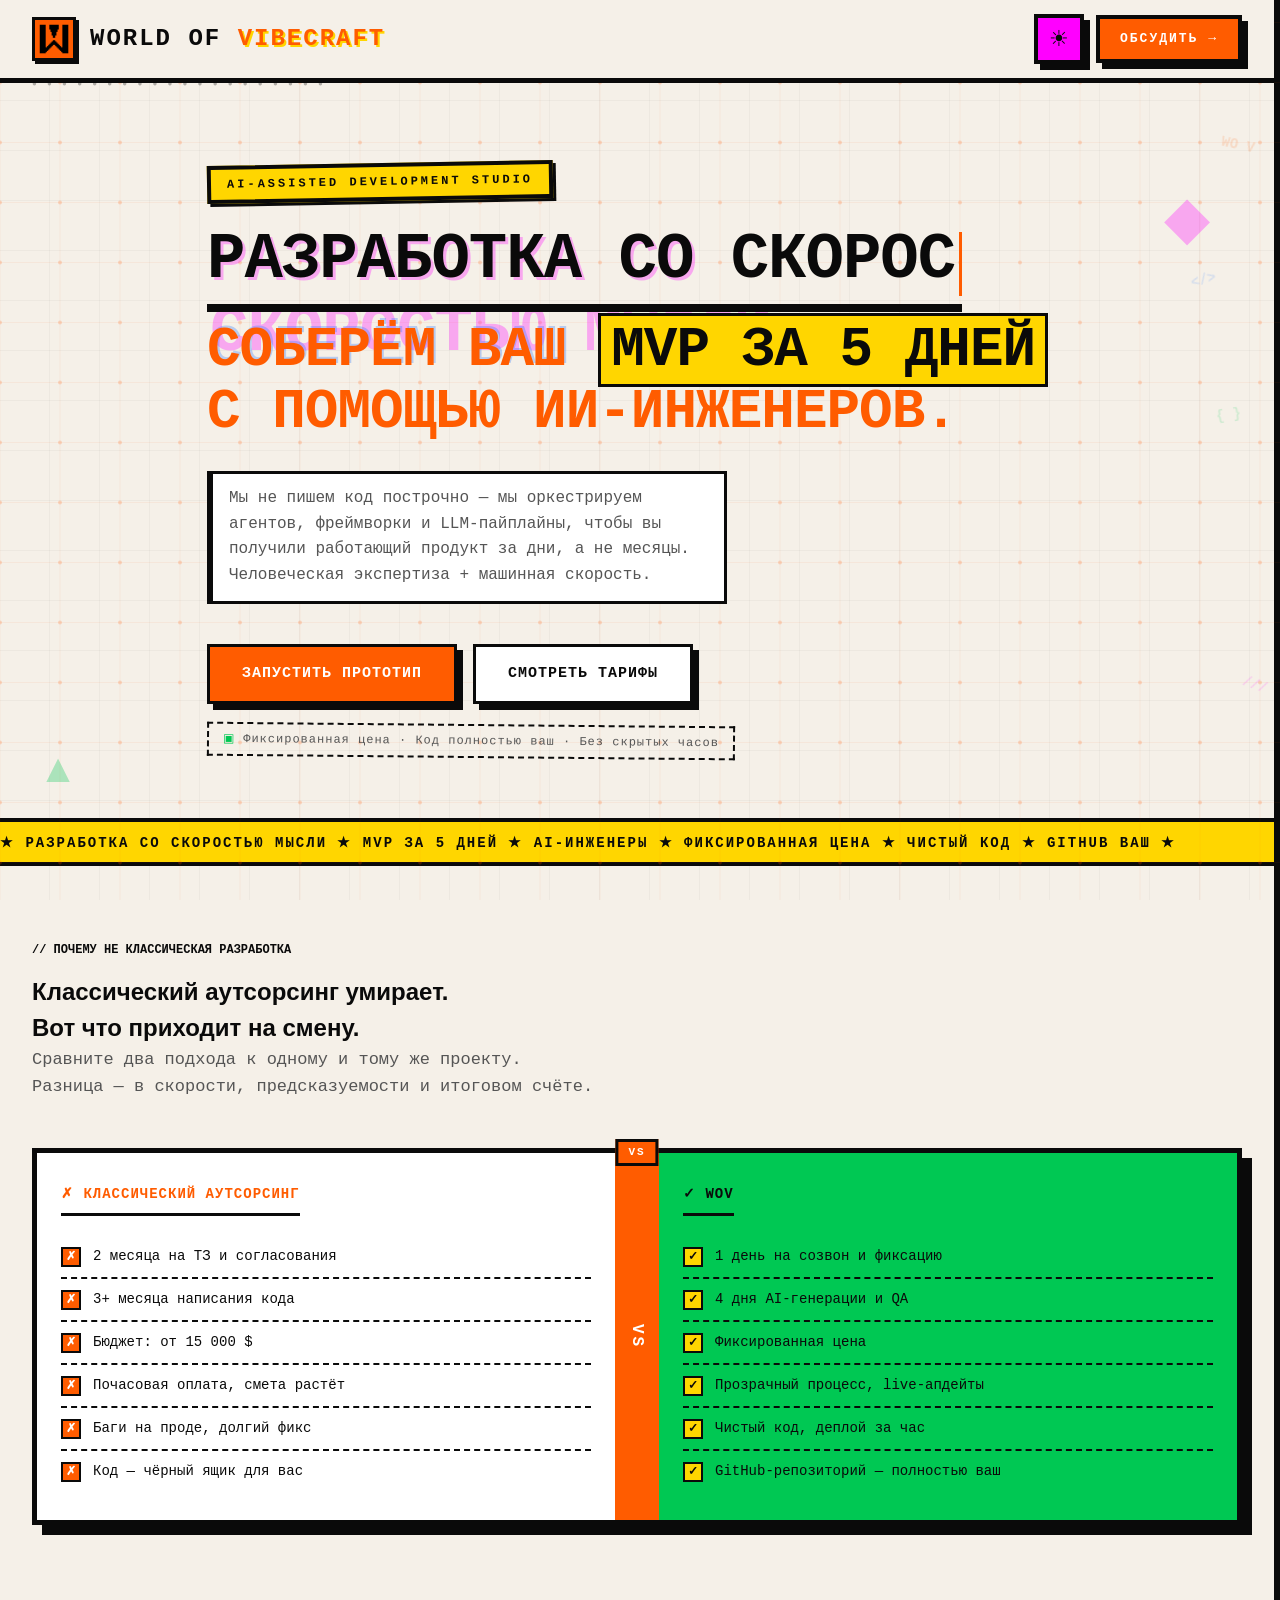
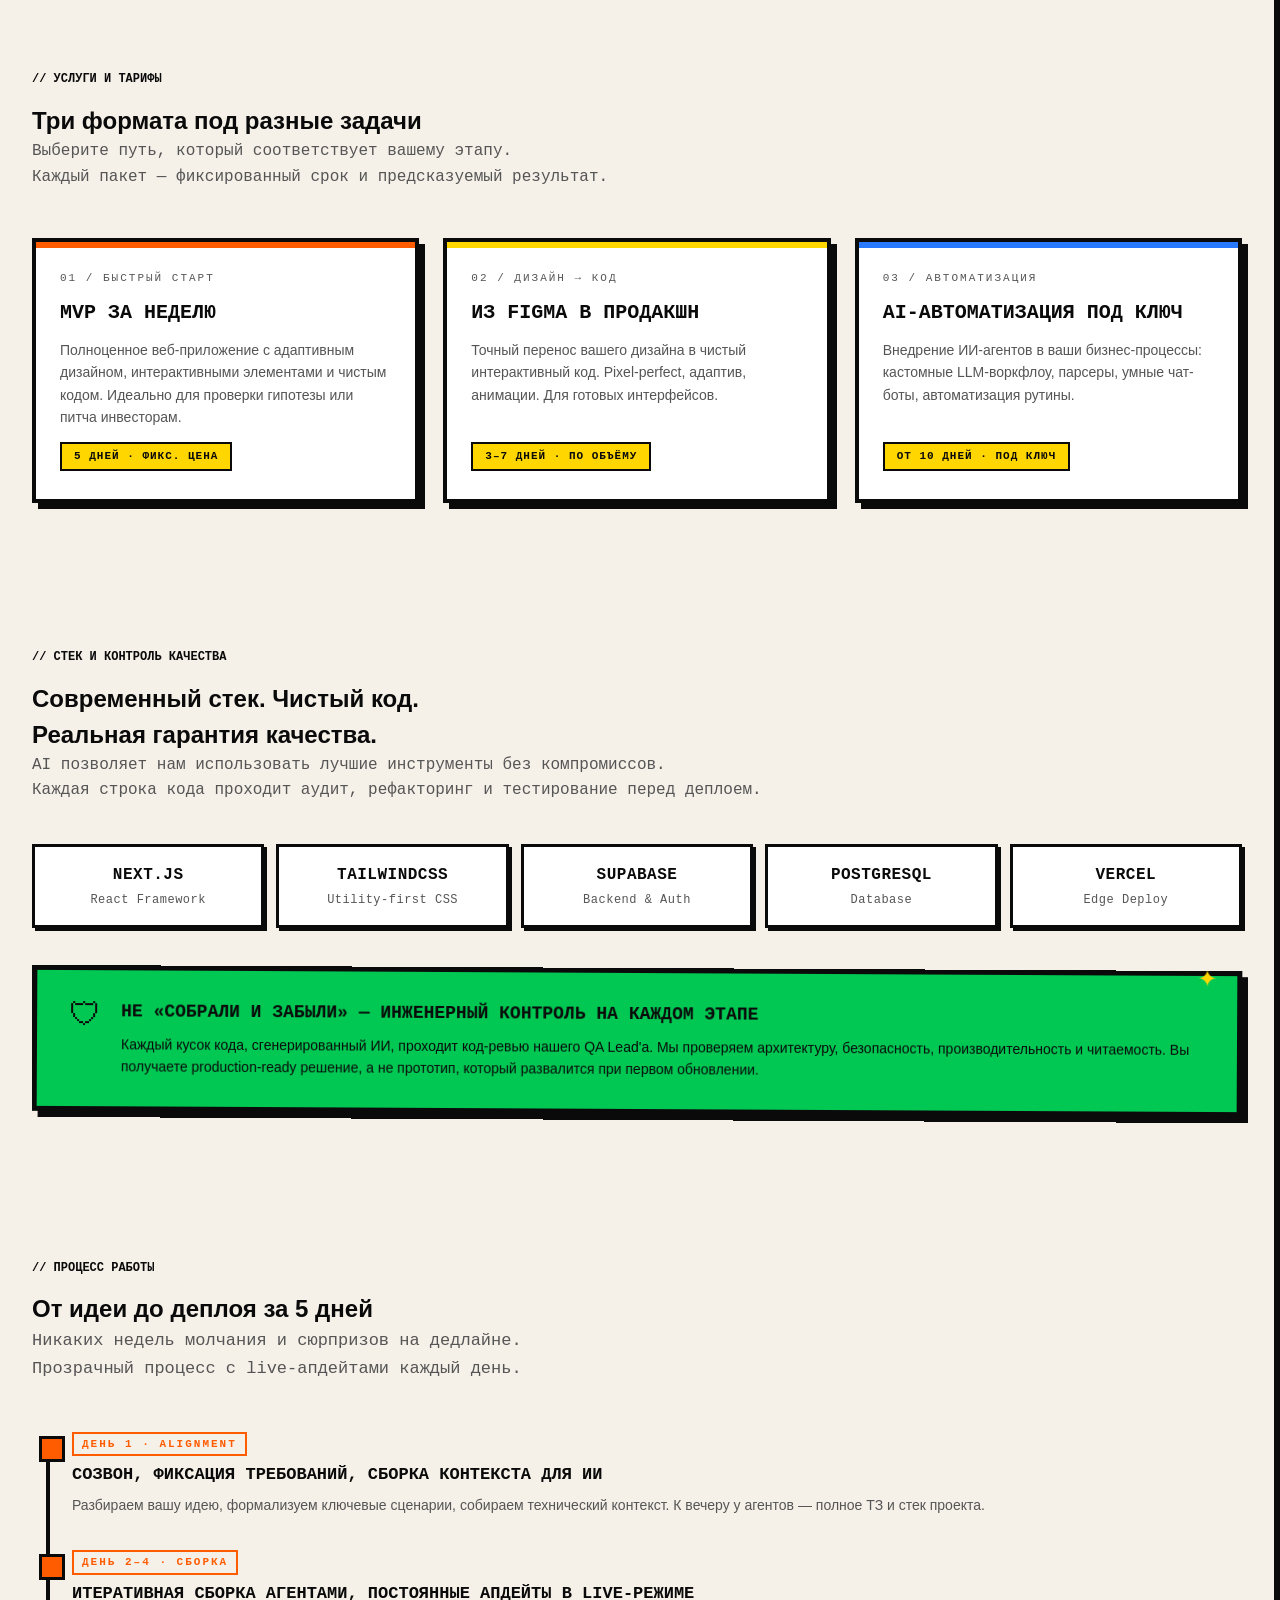
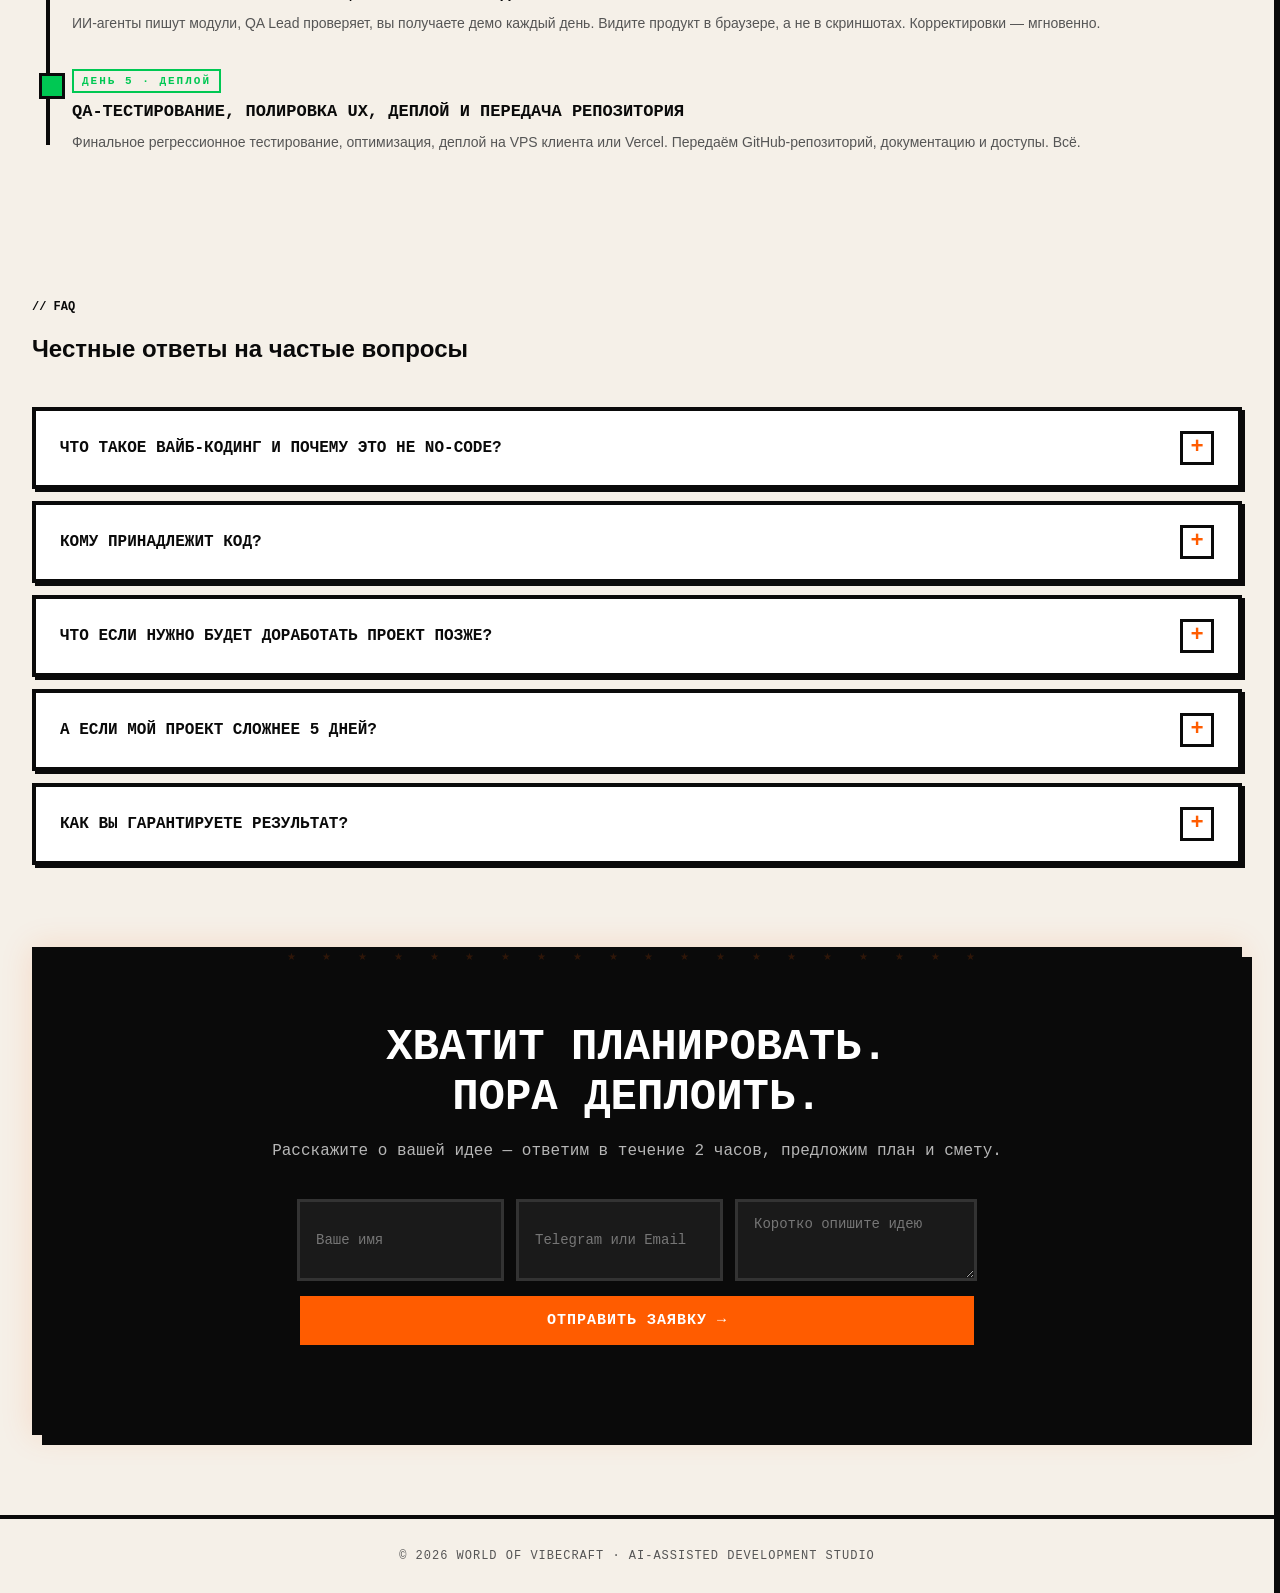
==== index.html @ 6dd2aba5 "Replace exposed email with FormSubmit invisible endpoint token" ====
<!DOCTYPE html>
<html lang="ru" data-theme="light">
<head>
<meta charset="utf-8">
<meta name="viewport" content="width=device-width, initial-scale=1">
<!-- Content Security Policy: разрешены только свои файлы, свои inline-стили/скрипты
     и отправка формы на formsubmit.co. frame-ancestors в meta не работает —
     защиту от встраивания в чужой iframe задаёт только заголовок, а GitHub Pages
     свои заголовки не отдаёт. -->
<meta http-equiv="Content-Security-Policy" content="default-src 'self'; base-uri 'self'; object-src 'none'; frame-src 'none'; img-src 'self' data:; font-src 'self' data:; media-src 'self' data:; style-src 'self' 'unsafe-inline'; script-src 'self' 'unsafe-inline'; connect-src 'self' https://formsubmit.co; form-action 'self' https://formsubmit.co; upgrade-insecure-requests">
<title>World of Vibecraft — Разработка со скоростью мысли</title>
<link rel="icon" href="[data-uri]">
<style>
  /* ---------- INSANE NEBRUTALISM TOKENS ---------- */
  :root {
    --bg: #F5F0E8;
    --bg-alt: #E8E0D0;
    --surface: #FFFFFF;
    --ink: #0A0A0A;
    --ink-muted: #555555;
    --border: #0A0A0A;
    --accent: #FF5C00;
    --accent-2: #00C853;
    --accent-3: #FFD600;
    --accent-4: #2979FF;
    --accent-ff: #FF00FF;
    --accent-text: #0A0A0A;
    --shadow: 6px 6px 0px #0A0A0A;
    --shadow-sm: 3px 3px 0px #0A0A0A;
    --shadow-lg: 10px 10px 0px #0A0A0A;
    --radius: 0px;
    --font-mono: "Courier New", "Courier", monospace;
    --font-sans: "Arial Black", "Impact", sans-serif;
    --cta-bg: #0A0A0A;
    --cta-text: #FFFFFF;
    --cta-input-bg: #1A1A1A;
    --cta-input-border: #333333;
  }

  [data-theme="dark"] {
    --bg: #0A0A0A;
    --bg-alt: #141414;
    --surface: #1A1A1A;
    --ink: #F5F0E8;
    --ink-muted: #888888;
    --border: #F5F0E8;
    --accent: #FF7A33;
    --accent-2: #69F0AE;
    --accent-3: #FFE57F;
    --accent-4: #82B1FF;
    --accent-ff: #FF66FF;
    --shadow: 6px 6px 0px #F5F0E8;
    --shadow-sm: 3px 3px 0px #F5F0E8;
    --shadow-lg: 10px 10px 0px #F5F0E8;
    --cta-bg: #F5F0E8;
    --cta-text: #0A0A0A;
    --cta-input-bg: #E8E0D0;
    --cta-input-border: #CCCCCC;
  }

  * { margin:0; padding:0; box-sizing:border-box; }
  html { scroll-behavior:smooth; }

  /* ---------- BACKGROUND PATTERN ---------- */
  body {
    background: var(--bg); color: var(--ink);
    font-family: var(--font-sans); line-height: 1.5;
    -webkit-font-smoothing: antialiased;
    border-right: 6px solid var(--border);
    transition: background 0.2s, color 0.2s;
    position: relative;
    overflow-x: hidden;
  }
  body::before {
    content: "";
    position: fixed; inset: 0;
    background-image:
      repeating-linear-gradient(0deg, transparent, transparent 49px, rgba(0,0,0,0.03) 49px, rgba(0,0,0,0.03) 50px),
      repeating-linear-gradient(90deg, transparent, transparent 49px, rgba(0,0,0,0.03) 49px, rgba(0,0,0,0.03) 50px);
    pointer-events: none; z-index: -1;
  }
  [data-theme="dark"] body::before {
    background-image:
      repeating-linear-gradient(0deg, transparent, transparent 49px, rgba(255,255,255,0.02) 49px, rgba(255,255,255,0.02) 50px),
      repeating-linear-gradient(90deg, transparent, transparent 49px, rgba(255,255,255,0.02) 49px, rgba(255,255,255,0.02) 50px);
  }

  /* ---------- FLOATING DECO ELEMENTS ---------- */
  .deco {
    position: fixed; pointer-events: none; z-index: 1;
    font-family: var(--font-mono); font-weight: bold;
    font-size: 14px; opacity: 0.15;
    animation: floatDeco 8s ease-in-out infinite;
  }
  .deco-1 { top: 15%; right: 2%; transform: rotate(12deg); color: var(--accent); }
  .deco-2 { top: 45%; right: 3%; transform: rotate(-8deg); animation-delay: -3s; color: var(--accent-2); }
  .deco-3 { top: 75%; right: 1%; transform: rotate(20deg); animation-delay: -5s; color: var(--accent-ff); }
  .deco-4 { top: 30%; right: 5%; transform: rotate(-15deg); animation-delay: -2s; color: var(--accent-4); }

  @keyframes floatDeco {
    0%, 100% { transform: translateY(0) rotate(12deg); }
    50% { transform: translateY(-20px) rotate(8deg); }
  }

  /* ---------- GLITCH KEYFRAMES ---------- */
  @keyframes glitch1 {
    0%, 100% { clip-path: inset(0 0 95% 0); transform: translate(-2px, 0); }
    20% { clip-path: inset(30% 0 40% 0); transform: translate(2px, 0); }
    40% { clip-path: inset(60% 0 10% 0); transform: translate(-1px, 0); }
    60% { clip-path: inset(10% 0 70% 0); transform: translate(1px, 0); }
    80% { clip-path: inset(80% 0 5% 0); transform: translate(3px, 0); }
  }
  @keyframes glitch2 {
    0%, 100% { clip-path: inset(95% 0 0 0); transform: translate(2px, 0); }
    20% { clip-path: inset(40% 0 30% 0); transform: translate(-2px, 0); }
    40% { clip-path: inset(10% 0 60% 0); transform: translate(1px, 0); }
    60% { clip-path: inset(70% 0 10% 0); transform: translate(-1px, 0); }
    80% { clip-path: inset(5% 0 80% 0); transform: translate(-3px, 0); }
  }

  /* ---------- NEON PULSE ---------- */
  @keyframes neonPulse {
    0%, 100% { text-shadow: 0 0 7px var(--accent), 0 0 10px var(--accent), 0 0 21px var(--accent); }
    50% { text-shadow: 0 0 4px var(--accent), 0 0 7px var(--accent), 0 0 13px var(--accent); }
  }
  @keyframes shake {
    0%, 100% { transform: translate(0, 0); }
    10% { transform: translate(-3px, -1px) rotate(-0.5deg); }
    20% { transform: translate(3px, 1px) rotate(0.5deg); }
    30% { transform: translate(-2px, 2px) rotate(-0.3deg); }
    40% { transform: translate(2px, -1px) rotate(0.3deg); }
    50% { transform: translate(-1px, 1px); }
    60% { transform: translate(1px, -1px); }
    70% { transform: translate(-1px, 0); }
    80% { transform: translate(1px, 0); }
    90% { transform: translate(0, -1px); }
  }
  @keyframes spin-slow {
    from { transform: rotate(0deg); }
    to { transform: rotate(360deg); }
  }
  @keyframes marquee {
    0% { transform: translateX(100%); }
    100% { transform: translateX(-100%); }
  }
  @keyframes blink {
    0%, 100% { opacity: 1; }
    50% { opacity: 0; }
  }
  @keyframes bounce-brutal {
    0%, 100% { transform: translateY(0); }
    50% { transform: translateY(-8px); }
  }

  /* ---------- THEME TOGGLE (INSANE) ---------- */
  .theme-toggle {
    width: 50px; height: 50px;
    background: var(--accent-ff); color: var(--accent-text);
    border: 4px solid var(--border);
    box-shadow: var(--shadow);
    cursor: pointer;
    display: flex; align-items: center; justify-content: center;
    transition: transform 0.1s, box-shadow 0.1s;
    font-size: 22px; flex-shrink: 0;
    animation: shake 3s infinite;
  }
  .theme-toggle:hover {
    transform: translate(-3px, -3px) rotate(5deg);
    box-shadow: 9px 9px 0px var(--border);
    animation: shake 0.3s infinite;
  }
  .theme-toggle:active { transform: translate(3px, 3px) rotate(-5deg); box-shadow: 0px 0px 0px var(--border); }
  [data-theme="light"] .theme-toggle .moon-icon { display: none; }
  [data-theme="dark"] .theme-toggle .sun-icon { display: none; }

  /* ---------- NAV ---------- */
  nav {
    display: flex; justify-content: space-between; align-items: center;
    padding: 14px 32px;
    border-bottom: 5px solid var(--border);
    background: var(--bg); position: sticky; top: 0; z-index: 100;
  }
  nav::after {
    content: "● ● ● ● ● ● ● ● ● ● ● ● ● ● ● ● ● ● ● ●";
    position: absolute; bottom: -12px; left: 32px; font-size: 8px;
    color: var(--border); letter-spacing: 4px; opacity: 0.3;
  }
  .logo-group { display: flex; align-items: center; gap: 14px; }
  .logo-img {
    height: 44px; width: auto;
    border: 3px solid var(--border);
    box-shadow: var(--shadow-sm);
    animation: bounce-brutal 2s ease-in-out infinite;
  }
  .logo-text {
    font-family: var(--font-mono); font-size: 24px; font-weight: bold;
    color: var(--ink); text-transform: uppercase; letter-spacing: 2px;
    position: relative;
  }
  .logo-text span {
    color: var(--accent);
    text-shadow: 2px 2px 0px var(--accent-3);
  }
  .nav-right { display: flex; align-items: center; gap: 12px; }
  .nav-cta {
    font-family: var(--font-mono); font-size: 13px; font-weight: bold;
    letter-spacing: 2px; text-transform: uppercase;
    color: #FFFFFF; background: var(--accent);
    border: 4px solid var(--border);
    box-shadow: var(--shadow);
    padding: 10px 20px; text-decoration: none;
    transition: transform 0.1s, box-shadow 0.1s;
    position: relative;
    animation: bounce-brutal 1.5s ease-in-out infinite;
  }
  .nav-cta:hover {
    transform: translate(-3px, -3px) rotate(-2deg);
    box-shadow: 9px 9px 0px var(--border);
    animation: shake 0.3s infinite;
  }
  .nav-cta:active { transform: translate(3px, 3px) rotate(2deg); box-shadow: 0px 0px 0px var(--border); }

  /* ---------- HERO ---------- */
  .hero { padding: 80px 32px 60px; position: relative; }
  .hero::before {
    content: "◆";
    position: absolute; top: 90px; right: 5%;
    font-size: 60px; color: var(--accent-ff);
    animation: spin-slow 10s linear infinite;
    opacity: 0.3;
  }
  .hero::after {
    content: "▲";
    position: absolute; bottom: 20px; left: 3%;
    font-size: 40px; color: var(--accent-2);
    animation: spin-slow 15s linear infinite reverse;
    opacity: 0.3;
  }
  .hero-inner {
    max-width: 860px; margin: 0 auto;
    display: flex; flex-direction: column; align-items: flex-start;
    position: relative; z-index: 2;
  }
  .hero-eyebrow {
    display: inline-block;
    font-family: var(--font-mono); font-size: 12px; font-weight: bold;
    letter-spacing: 3px; text-transform: uppercase;
    background: var(--accent-3); color: var(--accent-text);
    border: 4px solid var(--border);
    padding: 6px 16px; margin-bottom: 24px;
    box-shadow: var(--shadow-sm);
    transform: rotate(-1deg);
  }
  .hero-line {
    font-family: var(--font-mono); font-weight: bold;
    font-size: clamp(32px, 6vw, 64px);
    line-height: 1.1; color: var(--ink);
    text-transform: uppercase; letter-spacing: -1px;
    margin-bottom: 8px;
    border-bottom: 8px solid var(--border);
    padding-bottom: 8px;
    display: inline-block;
    position: relative;
  }
  .hero-line::after {
    content: attr(data-text);
    position: absolute; top: 3px; left: 3px;
    color: var(--accent-ff);
    opacity: 0.3;
    z-index: -1;
    animation: glitch1 2s infinite linear alternate-reverse;
  }
  .hero-subline {
    display: block;
    font-family: var(--font-mono); font-weight: bold;
    font-size: clamp(28px, 5vw, 56px);
    line-height: 1.1; color: var(--accent);
    text-transform: uppercase; letter-spacing: -1px;
    margin-bottom: 28px;
    position: relative;
  }
  .hero-subline::after {
    content: attr(data-text);
    position: absolute; top: -2px; left: 2px;
    color: var(--accent-4);
    opacity: 0.3;
    z-index: -1;
    animation: glitch2 2.5s infinite linear alternate-reverse;
  }
  .hero-subline em {
    font-style: normal;
    color: var(--accent-text);
    background: var(--accent-3);
    padding: 2px 10px;
    border: 3px solid var(--border);
  }
  .hero .subtitle {
    font-size: 16px; color: var(--ink-muted); max-width: 520px;
    margin: 0 0 40px; line-height: 1.6;
    font-family: var(--font-mono);
    border-left: 6px solid var(--accent);
    padding-left: 16px;
    background: var(--surface);
    padding: 12px 16px;
    border: 3px solid var(--border);
    border-left-width: 6px;
  }
  .hero .cta-row { display: flex; gap: 16px; flex-wrap: wrap; margin-bottom: 20px; }
  .hero .alignment-note {
    font-family: var(--font-mono); font-size: 12px; color: var(--ink-muted);
    letter-spacing: 1px;
    display: inline-block;
    border: 2px dashed var(--border);
    padding: 6px 14px;
    transform: rotate(0.5deg);
  }
  .hero .alignment-note::before { content: "▣ "; color: var(--accent-2); }
  .btn-primary {
    display: inline-block;
    font-family: var(--font-mono); font-size: 15px; font-weight: bold;
    letter-spacing: 1px; text-transform: uppercase;
    background: var(--accent); color: #FFFFFF;
    border: 3px solid var(--border);
    box-shadow: var(--shadow);
    padding: 16px 32px; text-decoration: none;
    transition: transform 0.1s, box-shadow 0.1s;
  }
  .btn-primary:hover, .btn-primary:focus {
    transform: translate(-3px, -3px);
    box-shadow: 9px 9px 0px var(--border);
  }
  .btn-primary:active { transform: translate(3px, 3px); box-shadow: 0px 0px 0px var(--border); }
  .btn-secondary {
    display: inline-block;
    font-family: var(--font-mono); font-size: 15px; font-weight: bold;
    letter-spacing: 1px; text-transform: uppercase;
    background: var(--surface); color: var(--ink);
    border: 3px solid var(--border);
    box-shadow: var(--shadow);
    padding: 16px 32px; text-decoration: none;
    transition: transform 0.1s, box-shadow 0.1s;
  }
  .btn-secondary:hover, .btn-secondary:focus {
    transform: translate(-3px, -3px);
    box-shadow: 9px 9px 0px var(--border);
    background: var(--accent-3);
  }
  .btn-secondary:active { transform: translate(3px, 3px); box-shadow: 0px 0px 0px var(--border); }
  .btn-primary {
    display: inline-block;
    font-family: var(--font-mono); font-size: 15px; font-weight: bold;
    letter-spacing: 1px; text-transform: uppercase;
    background: var(--accent); color: #FFFFFF;
    border: 3px solid var(--border);
    box-shadow: var(--shadow);
    padding: 16px 32px; text-decoration: none;
    transition: transform 0.1s, box-shadow 0.1s;
  }
  .btn-primary:hover {
    transform: translate(-3px, -3px);
    box-shadow: 9px 9px 0px var(--border);
  }
  .btn-primary:active { transform: translate(3px, 3px); box-shadow: 0px 0px 0px var(--border); }
  .btn-secondary {
    display: inline-block;
    font-family: var(--font-mono); font-size: 15px; font-weight: bold;
    letter-spacing: 1px; text-transform: uppercase;
    background: var(--surface); color: var(--ink);
    border: 3px solid var(--border);
    box-shadow: var(--shadow);
    padding: 16px 32px; text-decoration: none;
    transition: transform 0.1s, box-shadow 0.1s;
  }
  .btn-secondary:hover {
    transform: translate(-3px, -3px);
    box-shadow: 9px 9px 0px var(--border);
    background: var(--accent-3);
  }
  .btn-secondary:active { transform: translate(3px, 3px); box-shadow: 0px 0px 0px var(--border); }
  /* ---------- SECTION HEADERS ---------- */
  section { padding: 70px 32px; }
  .section-label {
    font-family: var(--font-mono); font-size: 12px; font-weight: bold;
    color: var(--ink); line-height: 1.15;
    margin-bottom: 16px; text-transform: uppercase;
    position: relative;
    display: inline-block;
  }
  .section-title::before {
    content: "▶";
    position: absolute; left: -24px; top: 4px;
    font-size: 14px; color: var(--accent);
    animation: bounce-brutal 1s ease-in-out infinite;
  }
  .section-desc {
    font-size: 17px; color: var(--ink-muted); max-width: 580px; line-height: 1.6;
    font-family: var(--font-mono);
  }
  #services .section-desc,
  #tech .section-desc {
    max-width: 1100px;
    font-size: 16px;
  }

  /* ---------- CONTRAST TABLE ---------- */
  .contrast-table {
    display: grid; grid-template-columns: 1fr 44px 1fr; gap: 0;
    margin-top: 48px;
    border: 5px solid var(--border);
    box-shadow: var(--shadow-lg);
    position: relative;
  }
  .contrast-table::before {
    content: "VS";
    position: absolute; top: -14px; left: 50%; transform: translateX(-50%);
    background: var(--accent); color: #FFF;
    font-family: var(--font-mono); font-size: 11px; font-weight: bold;
    padding: 2px 10px; border: 3px solid var(--border);
    letter-spacing: 2px;
    z-index: 5;
  }
  .contrast-table .col-old { padding: 28px 24px; background: var(--surface); }
  .contrast-table .col-new { padding: 28px 24px; background: var(--accent-2); color: var(--accent-text); }
  .contrast-table .col-vs {
    display: flex; align-items: center; justify-content: center;
    background: var(--accent);
    font-family: var(--font-mono); font-size: 16px; font-weight: bold;
    color: #FFFFFF; letter-spacing: 3px;
    writing-mode: vertical-rl; text-orientation: mixed;
    animation: neonPulse 2s ease-in-out infinite;
  }
  .contrast-table h3 {
    font-family: var(--font-mono); font-size: 14px; font-weight: bold;
    letter-spacing: 1px; text-transform: uppercase; margin-bottom: 20px;
    border-bottom: 3px solid var(--border); padding-bottom: 8px; display: inline-block;
  }
  .contrast-table .col-old h3 { color: var(--accent); }
  .contrast-table .col-new h3 { color: var(--ink); }
  .contrast-table ul { list-style: none; }
  .contrast-table li {
    font-size: 14px; padding: 10px 0;
    border-bottom: 2px dashed var(--border);
    display: flex; align-items: baseline; gap: 12px;
    font-family: var(--font-mono);
  }
  .contrast-table li:last-child { border-bottom: none; }
  .contrast-table li .icon {
    font-family: var(--font-mono); font-size: 12px; font-weight: bold;
    flex-shrink: 0; width: 20px; height: 20px;
    display: flex; align-items: center; justify-content: center;
    border: 2px solid var(--border);
  }
  .contrast-table .col-old .icon { background: var(--accent); color: #FFF; }
  .contrast-table .col-new .icon { background: var(--accent-3); color: var(--ink); }

  /* ---------- NEON GRID BACKGROUND ---------- */
  .neon-grid {
    position: fixed; inset: 0; z-index: 0; pointer-events: none;
    overflow: hidden;
  }
  .neon-grid canvas {
    position: absolute; inset: 0; width: 100%; height: 100%;
  }

  /* ---------- TYPING CURSOR ---------- */
  .typing-cursor {
    display: inline-block;
    width: 3px; height: 1em;
    background: var(--accent);
    margin-left: 4px;
    vertical-align: text-bottom;
    animation: blink 0.7s step-end infinite;
  }

  /* ---------- 3D CARD PERSPECTIVE ---------- */
  .services-grid {
    display: grid; grid-template-columns: repeat(3, 1fr); gap: 24px; margin-top: 48px;
    perspective: 1000px;
  }
  .service-card {
    background: var(--surface);
    border: 4px solid var(--border);
    box-shadow: var(--shadow);
    padding: 28px 24px;
    display: flex; flex-direction: column; gap: 14px;
    transition: transform 0.15s, box-shadow 0.15s;
    position: relative;
    transform-style: preserve-3d;
  }
  .service-card::before {
    content: "";
    position: absolute; top: 0; left: 0; right: 0; height: 6px;
  }
  .service-card:nth-child(1)::before { background: var(--accent); }
  .service-card:nth-child(2)::before { background: var(--accent-3); }
  .service-card:nth-child(3)::before { background: var(--accent-4); }
  .service-card:hover {
    transform: translate(-6px, -6px) rotate(-1deg);
    box-shadow: 12px 12px 0px var(--border);
    animation: shake 0.4s infinite;
  }
  .service-card .card-num {
    font-family: var(--font-mono); font-size: 11px; color: var(--ink-muted);
    letter-spacing: 2px; text-transform: uppercase;
  }
  .service-card h3 {
    font-family: var(--font-mono); font-weight: bold; font-size: 20px;
    color: var(--ink); line-height: 1.2; text-transform: uppercase;
  }
  .service-card p { font-size: 14px; color: var(--ink-muted); line-height: 1.6; flex-grow: 1; }
  .service-card .card-tag {
    font-family: var(--font-mono); font-size: 11px; font-weight: bold;
    color: var(--accent-text); background: var(--accent-3);
    border: 2px solid var(--border);
    padding: 4px 12px; align-self: flex-start;
    text-transform: uppercase; letter-spacing: 1px;
  }

  /* ---------- TECH STACK ---------- */
  .tech-grid {
    display: grid; grid-template-columns: repeat(5, 1fr); gap: 12px; margin-top: 40px;
  }
  .tech-badge {
    background: var(--surface);
    border: 3px solid var(--border);
    box-shadow: var(--shadow-sm);
    padding: 16px 12px; text-align: center;
    font-family: var(--font-mono); font-size: 12px; color: var(--ink-muted);
    letter-spacing: 0.5px;
    transition: transform 0.1s, box-shadow 0.1s;
  }
  .tech-badge:hover {
    transform: translate(-3px, -3px) rotate(2deg) scale(1.05);
    box-shadow: 6px 6px 0px var(--border);
    background: var(--accent-3);
    color: var(--accent-text);
    animation: shake 0.3s infinite;
  }
  .tech-badge strong {
    display: block;
    font-family: var(--font-mono); font-size: 16px; font-weight: bold;
    color: var(--ink); margin-bottom: 4px; text-transform: uppercase;
  }

  .quality-callout {
    margin-top: 40px;
    background: var(--accent-2);
    border: 5px solid var(--border);
    box-shadow: var(--shadow);
    padding: 28px 32px;
    display: flex; gap: 20px; align-items: flex-start;
    color: var(--accent-text);
    position: relative;
    transform: rotate(0.3deg);
  }
  .quality-callout::after {
    content: "✦";
    position: absolute; top: -15px; right: 20px;
    font-size: 24px; color: var(--accent-3);
    animation: spin-slow 4s linear infinite;
  }
  .quality-callout .qc-icon {
    font-size: 32px; flex-shrink: 0; line-height: 1;
  }
  .quality-callout h4 {
    font-family: var(--font-mono); font-weight: bold; font-size: 18px;
    color: var(--accent-text); margin-bottom: 8px; text-transform: uppercase;
  }
  .quality-callout p { font-size: 14px; color: var(--accent-text); line-height: 1.6; }

  /* ---------- TIMELINE ---------- */
  .timeline { margin-top: 48px; position: relative; padding-left: 40px; }
  .timeline::before {
    content: ""; position: absolute; left: 14px; top: 8px; bottom: 8px;
    width: 4px; background: var(--border);
  }
  .timeline-item { position: relative; margin-bottom: 32px; }
  .timeline-item:last-child { margin-bottom: 0; }
  .timeline-item::before {
    content: ""; position: absolute; left: -33px; top: 6px;
    width: 20px; height: 20px;
    border: 3px solid var(--border);
    background: var(--accent);
  }
  .timeline-item.done::before { background: var(--accent-2); }
  .timeline-item .tl-day {
    font-family: var(--font-mono); font-size: 11px; font-weight: bold;
    letter-spacing: 2px; text-transform: uppercase;
    color: var(--accent); margin-bottom: 6px;
    display: inline-block;
    border: 2px solid var(--accent); padding: 2px 8px;
  }
  .timeline-item.done .tl-day { color: var(--accent-2); border-color: var(--accent-2); }
  .timeline-item h4 {
    font-family: var(--font-mono); font-weight: bold; font-size: 17px;
    color: var(--ink); margin-bottom: 6px; text-transform: uppercase;
  }
  .timeline-item p { font-size: 14px; color: var(--ink-muted); line-height: 1.6; }

  /* ---------- FAQ ---------- */
  .faq-list { margin-top: 40px; }
  .faq-item {
    border: 4px solid var(--border);
    box-shadow: var(--shadow-sm);
    margin-bottom: 12px; overflow: hidden;
    background: var(--surface);
  }
  .faq-item summary {
    padding: 20px 24px; cursor: pointer; list-style: none;
    font-family: var(--font-mono); font-weight: bold; font-size: 16px;
    color: var(--ink); display: flex; justify-content: space-between;
    align-items: center; text-transform: uppercase;
    transition: background 0.1s;
  }
  .faq-item summary:hover { background: var(--accent-3); color: var(--accent-text); }
  .faq-item summary::-webkit-details-marker { display: none; }
  .faq-item summary::after {
    content: "+"; font-family: var(--font-mono); font-size: 22px;
    font-weight: bold; color: var(--accent);
    width: 28px; height: 28px;
    border: 3px solid var(--border);
    display: flex; align-items: center; justify-content: center;
    flex-shrink: 0;
  }
  .faq-item[open] summary::after { content: "−"; background: var(--accent); color: #FFF; }
  .faq-item .faq-answer {
    padding: 0 24px 20px; font-size: 15px; color: var(--ink); line-height: 1.6;
    border-top: 3px dashed var(--border); margin-top: 0; padding-top: 16px;
  }

  /* ---------- FOOTER CTA ---------- */
  .footer-cta {
    background: var(--cta-bg); color: var(--cta-text); text-align: center;
    padding: 70px 32px;
    border: 5px solid var(--border);
    box-shadow: var(--shadow-lg), 0 0 30px rgba(255, 92, 0, 0.15);
    margin: 0 32px 80px;
    transition: background 0.2s, color 0.2s;
    position: relative;
    overflow: hidden;
  }
  .footer-cta::before {
    content: "★ ★ ★ ★ ★ ★ ★ ★ ★ ★ ★ ★ ★ ★ ★ ★ ★ ★ ★ ★";
    position: absolute; top: 0; left: 0; right: 0;
    font-size: 10px; letter-spacing: 12px; line-height: 1;
    color: var(--accent); opacity: 0.15;
    pointer-events: none;
    overflow: hidden;
    white-space: nowrap;
  }
  .footer-cta h2 {
    font-family: var(--font-mono); font-weight: bold;
    font-size: clamp(28px, 4vw, 44px);
    line-height: 1.15; color: var(--cta-text);
    max-width: 600px; margin: 0 auto 16px;
    text-transform: uppercase;
  }
  .footer-cta p {
    font-size: 16px; color: var(--cta-text); opacity: 0.7;
    margin-bottom: 36px; font-family: var(--font-mono);
  }
  .cta-form {
    display: grid; grid-template-columns: 1fr 1fr 1.5fr; gap: 12px;
    max-width: 680px; margin: 0 auto;
    position: relative; z-index: 2;
  }
  .cta-form input, .cta-form textarea {
    background: var(--cta-input-bg);
    border: 3px solid var(--cta-input-border);
    padding: 14px 16px;
    font-family: var(--font-mono); font-size: 14px; color: var(--cta-text);
    outline: none; transition: border-color 0.2s;
    resize: vertical;
  }
  .cta-form input::placeholder, .cta-form textarea::placeholder { color: var(--cta-text); opacity: 0.4; }
  .cta-form input:focus, .cta-form textarea:focus { border-color: var(--accent); }
  .cta-form input:invalid:not(:placeholder-shown), .cta-form textarea:invalid:not(:placeholder-shown) {
    border-color: var(--accent);
  }
  .form-error {
    grid-column: 1 / -1;
    font-family: var(--font-mono); font-size: 12px; font-weight: bold;
    color: var(--accent); text-transform: uppercase; letter-spacing: 1px;
    min-height: 20px; padding: 8px 0;
  }
  .form-error:empty { min-height: 0; padding: 0; }
  .form-ok {
    grid-column: 1 / -1;
    font-family: var(--font-mono); font-size: 12px; font-weight: bold;
    color: var(--accent-2); text-transform: uppercase; letter-spacing: 1px;
    padding: 12px 0; border: 3px solid var(--accent-2);
    display: none;
  }
  .form-ok.show { display: block; animation: shake 0.4s ease-out; }
  .cta-form button[disabled] {
    opacity: 0.6; cursor: wait; transform: none;
  }
  .cta-form .hp-field {
    position: absolute !important; width: 1px; height: 1px;
    overflow: hidden; clip: rect(0 0 0 0); white-space: nowrap; border: 0; padding: 0;
  }
  .cta-form button {
    grid-column: 1 / -1;
    background: var(--accent); color: #FFFFFF;
    font-family: var(--font-mono); font-size: 15px; font-weight: bold;
    letter-spacing: 1px; text-transform: uppercase;
    padding: 16px 32px;
    border: 3px solid var(--border);
    box-shadow: var(--shadow);
    cursor: pointer;
    transition: transform 0.1s, box-shadow 0.1s;
  }
  .cta-form button:hover {
    transform: translate(-3px, -3px);
    box-shadow: 9px 9px 0px var(--border);
  }
  .cta-form button:active { transform: translate(3px, 3px); box-shadow: 0px 0px 0px var(--border); }

  /* ---------- FOOTER ---------- */
  footer {
    border-top: 4px solid var(--border); padding: 28px 32px; text-align: center;
    font-family: var(--font-mono); font-size: 12px; color: var(--ink-muted);
    letter-spacing: 1px; text-transform: uppercase;
  }

  /* ---------- RESPONSIVE ---------- */
  /* Tablet */
  @media (max-width: 860px) {
    .contrast-table { grid-template-columns: 1fr; }
    .contrast-table .col-vs { writing-mode: horizontal-tb; padding: 14px; }
    .services-grid { grid-template-columns: 1fr; perspective: none; }
    .tech-grid { grid-template-columns: repeat(3, 1fr); }
    .cta-form { grid-template-columns: 1fr; }
    .hero { padding: 48px 20px 40px; }
    .hero-line { font-size: clamp(24px, 7vw, 48px); border-bottom-width: 4px; padding-bottom: 4px; }
    .hero-subline { font-size: clamp(22px, 6vw, 40px); }
    section { padding: 48px 20px; }
    .footer-cta { margin: 0 16px 48px; padding: 48px 20px; }
    nav { padding: 14px 20px; }
    .logo-text { font-size: 16px; letter-spacing: 1px; }
    .hero::before, .hero::after { display: none; }
    .section-title::before { left: -20px; font-size: 12px; }
    .deco { display: none; }
    #services .section-desc,
    #tech .section-desc { max-width: 100%; }
  }
  /* Mobile */
  @media (max-width: 520px) {
    .tech-grid { grid-template-columns: repeat(2, 1fr); }
    nav { padding: 10px 14px; }
    nav::after { display: none; }
    .logo-text { font-size: 13px; letter-spacing: 0; }
    .logo-img { height: 36px; }
    .nav-cta { font-size: 11px; padding: 8px 14px; letter-spacing: 1px; }
    .theme-toggle { width: 44px; height: 44px; font-size: 18px; }
    body { border-right: none; }
    .hero { padding: 32px 14px 28px; }
    .hero-eyebrow { font-size: 10px; padding: 5px 12px; }
    .hero-line { font-size: clamp(22px, 8vw, 36px); border-bottom-width: 4px; letter-spacing: -0.5px; }
    .hero-subline { font-size: clamp(20px, 7vw, 32px); margin-bottom: 20px; }
    .hero .subtitle { font-size: 13px; padding: 10px 12px; }
    .btn-primary, .btn-secondary { font-size: 13px; padding: 14px 22px; }
    .hero .alignment-note { font-size: 10px; padding: 5px 10px; }
    section { padding: 36px 14px; }
    .section-label { font-size: 11px; }
    .section-title { font-size: clamp(20px, 6vw, 30px); }
    .section-title::before { left: -16px; font-size: 10px; }
    .section-desc { font-size: 14px; }
    .contrast-table { border-width: 3px; box-shadow: var(--shadow); }
    .contrast-table li { font-size: 13px; padding: 8px 0; gap: 8px; }
    .contrast-table h3 { font-size: 12px; }
    .service-card { padding: 20px 16px; }
    .service-card h3 { font-size: 17px; }
    .service-card p { font-size: 13px; }
    .quality-callout { padding: 20px 16px; flex-direction: column; }
    .quality-callout h4 { font-size: 15px; }
    .quality-callout p { font-size: 13px; }
    .tech-badge { padding: 12px 8px; }
    .tech-badge strong { font-size: 14px; }
    .timeline { padding-left: 30px; }
    .timeline::before { left: 10px; }
    .timeline-item::before { left: -26px; width: 16px; height: 16px; }
    .timeline-item h4 { font-size: 15px; }
    .timeline-item p { font-size: 13px; }
    .faq-item summary { padding: 16px 16px; font-size: 14px; }
    .faq-item .faq-answer { padding: 0 16px 16px; font-size: 14px; }
    .footer-cta { margin: 0 12px 36px; padding: 36px 14px; border-width: 3px; }
    .footer-cta h2 { font-size: clamp(22px, 7vw, 34px); }
    .footer-cta p { font-size: 13px; margin-bottom: 24px; }
    .cta-form input, .cta-form textarea { padding: 12px 14px; font-size: 13px; min-height: 44px; }
    .cta-form button { font-size: 14px; padding: 14px 24px; min-height: 44px; }
    footer { padding: 20px 14px; font-size: 11px; }
  }
</style>
</head>
<body>

<!-- FLOATING DECO -->
<div class="deco deco-1">WO V</div>
<div class="deco deco-2">{ }</div>
<div class="deco deco-3">///</div>
<div class="deco deco-4">&lt;/&gt;</div>

<!-- NEON GRID -->
<div class="neon-grid"><canvas id="neonCanvas"></canvas></div>

<!-- NAV -->
<nav>
  <div class="logo-group">
    <img src="[data-uri]" alt="WOV" class="logo-img" />
    <div class="logo-text">WORLD OF <span>VIBECRAFT</span></div>
  </div>
  <div class="nav-right">
    <button class="theme-toggle" onclick="toggleTheme()" aria-label="Переключить тему">
      <span class="sun-icon">☀</span>
      <span class="moon-icon">☾</span>
    </button>
    <a href="#cta" class="nav-cta">Обсудить →</a>
  </div>
</nav>

<!-- SECTION 1: HERO -->
<section class="hero">
  <div class="hero-inner">
    <div class="hero-eyebrow">AI-Assisted Development Studio</div>
    <span class="hero-line" id="typingLine" data-text="Разработка со скоростью мысли.">Разработка со скоростью мысли.<span class="typing-cursor"></span></span>
    <span class="hero-subline" data-text="Соберём ваш MVP за 5 дней">Соберём ваш <em>MVP за 5 дней</em><br>с помощью ИИ-инженеров.</span>
    <p class="subtitle">Мы не пишем код построчно — мы оркестрируем агентов, фреймворки и LLM-пайплайны, чтобы вы получили работающий продукт за дни, а не месяцы. Человеческая экспертиза + машинная скорость.</p>
    <div class="cta-row">
      <a href="#cta" class="btn-primary">Запустить прототип</a>
      <a href="#services" class="btn-secondary">Смотреть тарифы</a>
    </div>
    <p class="alignment-note">Фиксированная цена · Код полностью ваш · Без скрытых часов</p>
  </div>
</section>

<!-- MARQUEE STRIP -->
<div style="overflow:hidden; border-top:4px solid var(--border); border-bottom:4px solid var(--border); background:var(--accent-3); padding:8px 0; white-space:nowrap;">
  <span style="display:inline-block; animation: marquee 25s linear infinite; font-family:var(--font-mono); font-weight:bold; font-size:14px; color:var(--accent-text); letter-spacing:2px;">
    ★ РАЗРАБОТКА СО СКОРОСТЬЮ МЫСЛИ ★ MVP ЗА 5 ДНЕЙ ★ AI-ИНЖЕНЕРЫ ★ ФИКСИРОВАННАЯ ЦЕНА ★ ЧИСТЫЙ КОД ★ GITHUB ВАШ ★
  </span>
</div>

<!-- SECTION 2: CONTRAST -->
<section>
  <div class="section-label">// Почему не классическая разработка</div>
  <h2 class="section-title">Классический аутсорсинг умирает.<br>Вот что приходит на смену.</h2>
  <p class="section-desc">Сравните два подхода к одному и тому же проекту.<br>Разница — в скорости, предсказуемости и итоговом счёте.</p>

  <div class="contrast-table">
    <div class="col-old">
      <h3>✗ Классический аутсорсинг</h3>
      <ul>
        <li><span class="icon">✗</span> 2 месяца на ТЗ и согласования</li>
        <li><span class="icon">✗</span> 3+ месяца написания кода</li>
        <li><span class="icon">✗</span> Бюджет: от 15 000 $</li>
        <li><span class="icon">✗</span> Почасовая оплата, смета растёт</li>
        <li><span class="icon">✗</span> Баги на проде, долгий фикс</li>
        <li><span class="icon">✗</span> Код — чёрный ящик для вас</li>
      </ul>
    </div>
    <div class="col-vs">VS</div>
    <div class="col-new">
      <h3>✓ WoV</h3>
      <ul>
        <li><span class="icon">✓</span> 1 день на созвон и фиксацию</li>
        <li><span class="icon">✓</span> 4 дня AI-генерации и QA</li>
        <li><span class="icon">✓</span> Фиксированная цена</li>
        <li><span class="icon">✓</span> Прозрачный процесс, live-апдейты</li>
        <li><span class="icon">✓</span> Чистый код, деплой за час</li>
        <li><span class="icon">✓</span> GitHub-репозиторий — полностью ваш</li>
      </ul>
    </div>
  </div>
</section>

<!-- SECTION 3: SERVICES & PRICING -->
<section id="services">
  <div class="section-label">// Услуги и тарифы</div>
  <h2 class="section-title">Три формата под разные задачи</h2>
  <p class="section-desc">Выберите путь, который соответствует вашему этапу.<br>Каждый пакет — фиксированный срок и предсказуемый результат.</p>

  <div class="services-grid">
    <div class="service-card">
      <span class="card-num">01 / Быстрый старт</span>
      <h3>MVP за неделю</h3>
      <p>Полноценное веб-приложение с адаптивным дизайном, интерактивными элементами и чистым кодом. Идеально для проверки гипотезы или питча инвесторам.</p>
      <span class="card-tag">5 дней · Фикс. цена</span>
    </div>
    <div class="service-card">
      <span class="card-num">02 / Дизайн → Код</span>
      <h3>Из Figma в Продакшн</h3>
      <p>Точный перенос вашего дизайна в чистый интерактивный код. Pixel-perfect, адаптив, анимации. Для готовых интерфейсов.</p>
      <span class="card-tag">3–7 дней · По объёму</span>
    </div>
    <div class="service-card">
      <span class="card-num">03 / Автоматизация</span>
      <h3>AI-Автоматизация под ключ</h3>
      <p>Внедрение ИИ-агентов в ваши бизнес-процессы: кастомные LLM-воркфлоу, парсеры, умные чат-боты, автоматизация рутины.</p>
      <span class="card-tag">От 10 дней · Под ключ</span>
    </div>
  </div>
</section>

<!-- SECTION 4: TECH STACK & QUALITY -->
<section id="tech">
  <div class="section-label">// Стек и контроль качества</div>
  <h2 class="section-title">Современный стек. Чистый код.<br>Реальная гарантия качества.</h2>
  <p class="section-desc">AI позволяет нам использовать лучшие инструменты без компромиссов.<br>Каждая строка кода проходит аудит, рефакторинг и тестирование перед деплоем.</p>

  <div class="tech-grid">
    <div class="tech-badge"><strong>Next.js</strong>React Framework</div>
    <div class="tech-badge"><strong>TailwindCSS</strong>Utility-first CSS</div>
    <div class="tech-badge"><strong>Supabase</strong>Backend & Auth</div>
    <div class="tech-badge"><strong>PostgreSQL</strong>Database</div>
    <div class="tech-badge"><strong>Vercel</strong>Edge Deploy</div>
  </div>

  <div class="quality-callout">
    <div class="qc-icon">🛡</div>
    <div>
      <h4>Не «собрали и забыли» — инженерный контроль на каждом этапе</h4>
      <p>Каждый кусок кода, сгенерированный ИИ, проходит код-ревью нашего QA Lead'а. Мы проверяем архитектуру, безопасность, производительность и читаемость. Вы получаете production-ready решение, а не прототип, который развалится при первом обновлении.</p>
    </div>
  </div>
</section>

<!-- SECTION 5: HOW WE WORK -->
<section>
  <div class="section-label">// Процесс работы</div>
  <h2 class="section-title">От идеи до деплоя за 5 дней</h2>
  <p class="section-desc">Никаких недель молчания и сюрпризов на дедлайне. Прозрачный процесс с live-апдейтами каждый день.</p>

  <div class="timeline">
    <div class="timeline-item">
      <div class="tl-day">День 1 · Alignment</div>
      <h4>Созвон, фиксация требований, сборка контекста для ИИ</h4>
      <p>Разбираем вашу идею, формализуем ключевые сценарии, собираем технический контекст. К вечеру у агентов — полное ТЗ и стек проекта.</p>
    </div>
    <div class="timeline-item">
      <div class="tl-day">День 2–4 · Сборка</div>
      <h4>Итеративная сборка агентами, постоянные апдейты в live-режиме</h4>
      <p>ИИ-агенты пишут модули, QA Lead проверяет, вы получаете демо каждый день. Видите продукт в браузере, а не в скриншотах. Корректировки — мгновенно.</p>
    </div>
    <div class="timeline-item done">
      <div class="tl-day">День 5 · Деплой</div>
      <h4>QA-тестирование, полировка UX, деплой и передача репозитория</h4>
      <p>Финальное регрессионное тестирование, оптимизация, деплой на VPS клиента или Vercel. Передаём GitHub-репозиторий, документацию и доступы. Всё.</p>
    </div>
  </div>
</section>

<!-- SECTION 6: FAQ -->
<section>
  <div class="section-label">// FAQ</div>
  <h2 class="section-title">Честные ответы на частые вопросы</h2>

  <div class="faq-list">
    <details class="faq-item">
      <summary>Что такое вайб-кодинг и почему это не no-code?</summary>
      <p class="faq-answer">Мы пишем настоящий, чистый код — на современных языках и фреймворках. Разница в том, что вместо того чтобы человек печатал каждую строку, мы оркестрируем ИИ-агентов, которые делают это быстрее и под нашим контролем. Результат — полноценный исходный код, который можно форкать, продавать и поддерживать. No-code держит вас в заложниках платформы, вайб-кодинг — нет.</p>
    </details>
    <details class="faq-item">
      <summary>Кому принадлежит код?</summary>
      <p class="faq-answer">Полностью вам. По завершении проекта мы передаём GitHub-репозиторий с полной историей коммитов, документацией и инструкцией по развёртыванию. Никаких лицензий, подписок или скрытых зависимостей. Это ваш актив.</p>
    </details>
    <details class="faq-item">
      <summary>Что если нужно будет доработать проект позже?</summary>
      <p class="faq-answer">Код стандартный, чистый и документированный — его сможет поддерживать любой классический разработчик. Если хотите продолжить с нами — запускаем следующий спринт. Никаких барьеров для передачи — всё открыто и прозрачно.</p>
    </details>
    <details class="faq-item">
      <summary>А если мой проект сложнее 5 дней?</summary>
      <p class="faq-answer">5 дней — это базовый спринт для MVP. Для сложных проектов мы разбиваем работу на несколько спринтов с чёткими целями и стоимостью каждого. Вы платите за результат каждого этапа, а не за обещания.</p>
    </details>
    <details class="faq-item">
      <summary>Как вы гарантируете результат?</summary>
      <p class="faq-answer">Фиксированная цена за спринт + чёткие acceptance criteria в ТЗ. Если что-то не работает по спецификации — чиним бесплатно. Плюс: вы видите продукт каждый день в live-режиме, а не только на финальном демо.</p>
    </details>
  </div>
</section>

<!-- SECTION 7: FOOTER CTA -->
<div id="cta" class="footer-cta">
  <h2>Хватит планировать.<br>Пора деплоить.</h2>
  <p>Расскажите о вашей идее — ответим в течение 2 часов, предложим план и смету.</p>
  <form class="cta-form" id="leadForm" novalidate
        action="https://formsubmit.co/9fbacc4d0b3cb5989a59ed52a1e83b24" method="POST">
    <input type="hidden" name="_subject" value="Новая заявка с сайта World of Vibecraft">
    <input type="hidden" name="_template" value="table">
    <input type="hidden" name="_captcha" value="false">
    <input type="hidden" name="_blacklist" value="crypto, casino, кредит, займ, казино, ставки, seo услуги, buy followers, viagra">
    <input type="hidden" name="_next" value="https://rinpocheshka.github.io/wov/?sent=1#cta">
    <div class="hp-field" aria-hidden="true">
      <label>Не заполняйте это поле<input type="text" name="_honey" tabindex="-1" autocomplete="off"></label>
    </div>
    <input type="text" name="name" placeholder="Ваше имя" maxlength="35" required
           pattern="^[A-Za-zА-Яа-яЁё\s]{1,35}$" title="Только буквы и пробел, до 35 символов"
           autocomplete="off" spellcheck="false">
    <input type="text" name="contact" placeholder="Telegram или Email" maxlength="30" required
           pattern="^[A-Za-z0-9@._+\-]{1,30}$" title="Латинские буквы, цифры, символы @._+-, до 30 символов"
           autocomplete="off" spellcheck="false">
    <textarea name="idea" placeholder="Коротко опишите идею" maxlength="200" required
              rows="3" autocomplete="off" spellcheck="false"></textarea>
    <button type="submit">Отправить заявку →</button>
    <div class="form-error" id="formError" role="alert"></div>
    <div class="form-ok" id="formOk" role="status"></div>
  </form>
</div>

<!-- FOOTER -->
<footer>
  © 2026 WORLD OF VIBECRAFT · AI-ASSISTED DEVELOPMENT STUDIO
</footer>

<script>
  function toggleTheme() {
    const html = document.documentElement;
    const current = html.getAttribute('data-theme');
    const next = current === 'dark' ? 'light' : 'dark';
    html.setAttribute('data-theme', next);
    localStorage.setItem('theme', next);
  }

  (function() {
    const saved = localStorage.getItem('theme');
    const prefersDark = window.matchMedia('(prefers-color-scheme: dark)').matches;
    const theme = saved || (prefersDark ? 'dark' : 'light');
    document.documentElement.setAttribute('data-theme', theme);
  })();

  // ========== 1. CURSOR PARTICLES - REMOVED ==========

  // ========== 2. TYPING ANIMATION + KEYBOARD SOUND ==========
  (function() {
    const el = document.getElementById('typingLine');
    if (!el) return;
    const fullText = el.dataset.text;
    const cursor = el.querySelector('.typing-cursor');
    // Clear and keep cursor
    el.textContent = '';
    el.appendChild(cursor);

    let audioCtx = null;
    function getAudio() {
      if (!audioCtx) {
        try { audioCtx = new (window.AudioContext || window.webkitAudioContext)(); } catch(e) { return null; }
      }
      if (audioCtx.state === 'suspended') audioCtx.resume();
      return audioCtx;
    }

    function playKey() {
      const ctx = getAudio();
      if (!ctx) return;
      try {
        const osc = ctx.createOscillator();
        const gain = ctx.createGain();
        osc.connect(gain);
        gain.connect(ctx.destination);
        osc.frequency.value = 800 + Math.random() * 400;
        osc.type = 'square';
        gain.gain.value = 0.03;
        gain.gain.exponentialRampToValueAtTime(0.001, ctx.currentTime + 0.05);
        osc.start();
        osc.stop(ctx.currentTime + 0.05);
      } catch(e) { /* silent fail */ }
    }

    let i = 0;
    function typeChar() {
      if (i < fullText.length) {
        el.insertBefore(document.createTextNode(fullText[i]), cursor);
        playKey();
        i++;
        setTimeout(typeChar, 60 + Math.random() * 40);
      }
    }
    // Start typing immediately (sound will work after first interaction)
    setTimeout(typeChar, 500);
  })();

  // ========== 3. GLITCH ON SCROLL - REMOVED ==========

  // ========== 4. 3D PERSPECTIVE ON SERVICE CARDS ==========
  (function() {
    const cards = document.querySelectorAll('.service-card');
    cards.forEach(card => {
      card.addEventListener('mousemove', function(e) {
        const rect = this.getBoundingClientRect();
        const x = e.clientX - rect.left;
        const y = e.clientY - rect.top;
        const centerX = rect.width / 2;
        const centerY = rect.height / 2;
        const rotateX = ((y - centerY) / centerY) * -8;
        const rotateY = ((x - centerX) / centerX) * 8;
        this.style.transform = `perspective(800px) rotateX(${rotateX}deg) rotateY(${rotateY}deg) translateZ(10px)`;
      });
      card.addEventListener('mouseleave', function() {
        this.style.transform = 'perspective(800px) rotateX(0) rotateY(0) translateZ(0)';
      });
    });
  })();

  // ========== 5. NEON GRID CANVAS ==========
  (function() {
    const canvas = document.getElementById('neonCanvas');
    if (!canvas) return;
    const ctx = canvas.getContext('2d');
    let w, h;
    function resize() {
      w = canvas.width = window.innerWidth;
      h = canvas.height = window.innerHeight;
    }
    resize();
    window.addEventListener('resize', resize);

    const gridSize = 60;
    let offset = 0;
    const isDark = () => document.documentElement.getAttribute('data-theme') === 'dark';

    function draw() {
      ctx.clearRect(0, 0, w, h);
      const lineColor = isDark() ? 'rgba(255,92,0,0.08)' : 'rgba(255,92,0,0.06)';
      const dotColor = isDark() ? 'rgba(255,255,255,0.15)' : 'rgba(255,92,0,0.2)';

      offset = (offset + 0.3) % gridSize;

      ctx.strokeStyle = lineColor;
      ctx.lineWidth = 1;
      // Horizontal lines moving down
      for (let y = offset; y < h; y += gridSize) {
        ctx.beginPath();
        ctx.moveTo(0, y);
        ctx.lineTo(w, y);
        ctx.stroke();
      }
      // Vertical lines
      for (let x = 0; x < w; x += gridSize) {
        ctx.beginPath();
        ctx.moveTo(x, 0);
        ctx.lineTo(x, h);
        ctx.stroke();
      }
      // Intersection dots
      ctx.fillStyle = dotColor;
      for (let x = 0; x < w; x += gridSize) {
        for (let y = offset; y < h; y += gridSize) {
          ctx.beginPath();
          ctx.arc(x, y, 2, 0, Math.PI * 2);
          ctx.fill();
        }
      }
      requestAnimationFrame(draw);
    }
    draw();
  })();

  // ========== 6. FORM VALIDATION & SECURITY ==========
  (function() {
    const form = document.getElementById('leadForm');
    const errorEl = document.getElementById('formError');
    const okEl = document.getElementById('formOk');
    if (!form) return;

    // Антибот: заявка раньше чем через 1.5 с после загрузки страницы — бот.
    // Таймер не сбрасывается при вводе, иначе он ловит обычных людей,
    // которые дописали текст и сразу нажали Enter.
    const pageReadyAt = Date.now();

    function showOk() {
      if (!okEl) return;
      errorEl.textContent = '';
      okEl.textContent = '✓ Заявка отправлена! Мы свяжемся с вами в ближайшие часы.';
      okEl.classList.add('show');
    }

    function showError(msg) {
      if (!errorEl) return;
      if (okEl) okEl.classList.remove('show');
      errorEl.textContent = msg;
    }

    async function submitLead(data) {
      const btn = form.querySelector('button[type="submit"]');
      const originalLabel = btn ? btn.textContent : '';
      if (btn) { btn.disabled = true; btn.textContent = 'Отправляем...'; }
      showError('');
      if (okEl) okEl.classList.remove('show');

      // Данные дублируются в message: так письмо остаётся читаемым в любом шаблоне FormSubmit.
      const payload = {
        _subject: 'Новая заявка с сайта World of Vibecraft',
        _template: 'table',
        _captcha: 'false',
        _honey: '',
        name: data.name,
        contact: data.contact,
        message: 'Имя: ' + data.name + '\nКонтакт: ' + data.contact + '\n\nИдея проекта:\n' + data.idea
      };
      // Если контакт похож на email — ставим Reply-To, чтобы ответить в один клик.
      if (/^[^@\s]+@[^@\s]+\.[^@\s]+$/.test(data.contact)) payload._replyto = data.contact;

      try {
        const res = await fetch('https://formsubmit.co/ajax/9fbacc4d0b3cb5989a59ed52a1e83b24', {
          method: 'POST',
          headers: { 'Content-Type': 'application/x-www-form-urlencoded', 'Accept': 'application/json' },
          body: new URLSearchParams(payload).toString()
        });
        const json = await res.json().catch(() => ({}));
        if (!res.ok || json.success === false) {
          throw new Error(json.message || ('HTTP ' + res.status));
        }
        form.reset();
        showOk();
      } catch (err) {
        showError('Не удалось отправить заявку. Обновите страницу и попробуйте ещё раз.');
      } finally {
        if (btn) { btn.disabled = false; btn.textContent = originalLabel; }
      }
    }

    function sanitize(str, maxLen) {
      return str
        .replace(/[\x00-\x08\x0B\x0C\x0E-\x1F]/g, '')
        .replace(/<[^>]*>/g, '')
        .replace(/javascript:|data:|vbscript:/gi, '')
        .replace(/on\w+\s*=/gi, '')
        .replace(/[\\`${}]/g, '')
        .trim()
        .slice(0, maxLen);
    }

    const ideaField = form.querySelector('[name="idea"]');
    if (ideaField) {
      ideaField.addEventListener('paste', function() {
        setTimeout(() => { this.value = sanitize(this.value, 200); }, 0);
      });
      ideaField.addEventListener('input', function() {
        if (this.value.length > 200) this.value = sanitize(this.value, 200);
      });
    }

    const contactField = form.querySelector('[name="contact"]');
    if (contactField) {
      contactField.addEventListener('input', function() {
        const cleaned = this.value.replace(/[^A-Za-z0-9@._+\-]/g, '');
        if (cleaned !== this.value) this.value = cleaned.slice(0, 30);
      });
    }

    const nameField = form.querySelector('[name="name"]');
    if (nameField) {
      nameField.addEventListener('input', function() {
        const cleaned = this.value.replace(/[^A-Za-zА-Яа-яЁё\s]/g, '');
        if (cleaned !== this.value) this.value = cleaned.slice(0, 35);
      });
    }

    form.addEventListener('submit', function(e) {
      e.preventDefault();
      errorEl.textContent = '';
      const name = sanitize(form.querySelector('[name="name"]').value, 35);
      const contact = sanitize(form.querySelector('[name="contact"]').value, 30);
      const idea = sanitize(form.querySelector('[name="idea"]').value, 200);
      const namePattern = /^[A-Za-zА-Яа-яЁё\s]{2,35}$/;
      const contactPattern = /^[A-Za-z0-9@._+\-]{3,30}$/;
    if (!namePattern.test(name)) { errorEl.textContent = 'Имя: только буквы и пробел, 2-35 символов'; return; }
    if (!contactPattern.test(contact)) { errorEl.textContent = 'Контакт: латиница, цифры, @._+-, 3-30 символов'; return; }
    if (idea.length < 5) { errorEl.textContent = 'Опишите идею подробнее (минимум 5 символов)'; return; }
    if (idea.length > 200) { errorEl.textContent = 'Описание слишком длинное (макс. 200 символов)'; return; }
    const dangerPatterns = /(<script|<\/script|eval\s*\(|document\.|window\.|fetch\s*\(|XMLHttpRequest)/i;
    if (dangerPatterns.test(name) || dangerPatterns.test(contact) || dangerPatterns.test(idea)) {
      errorEl.textContent = 'Обнаружен недопустимый контент'; return;
    }

    // Honeypot filled or submitted faster than a human = бот. Молча имитируем успех.
    const honey = form.querySelector('[name="_honey"]');
    const tooFast = Date.now() - pageReadyAt < 1500;
    if ((honey && honey.value) || tooFast) {
      form.reset();
      showOk();
      return;
    }

    submitLead({ name: name, contact: contact, idea: idea });
    });
  })();

</script>

</body>
</html>
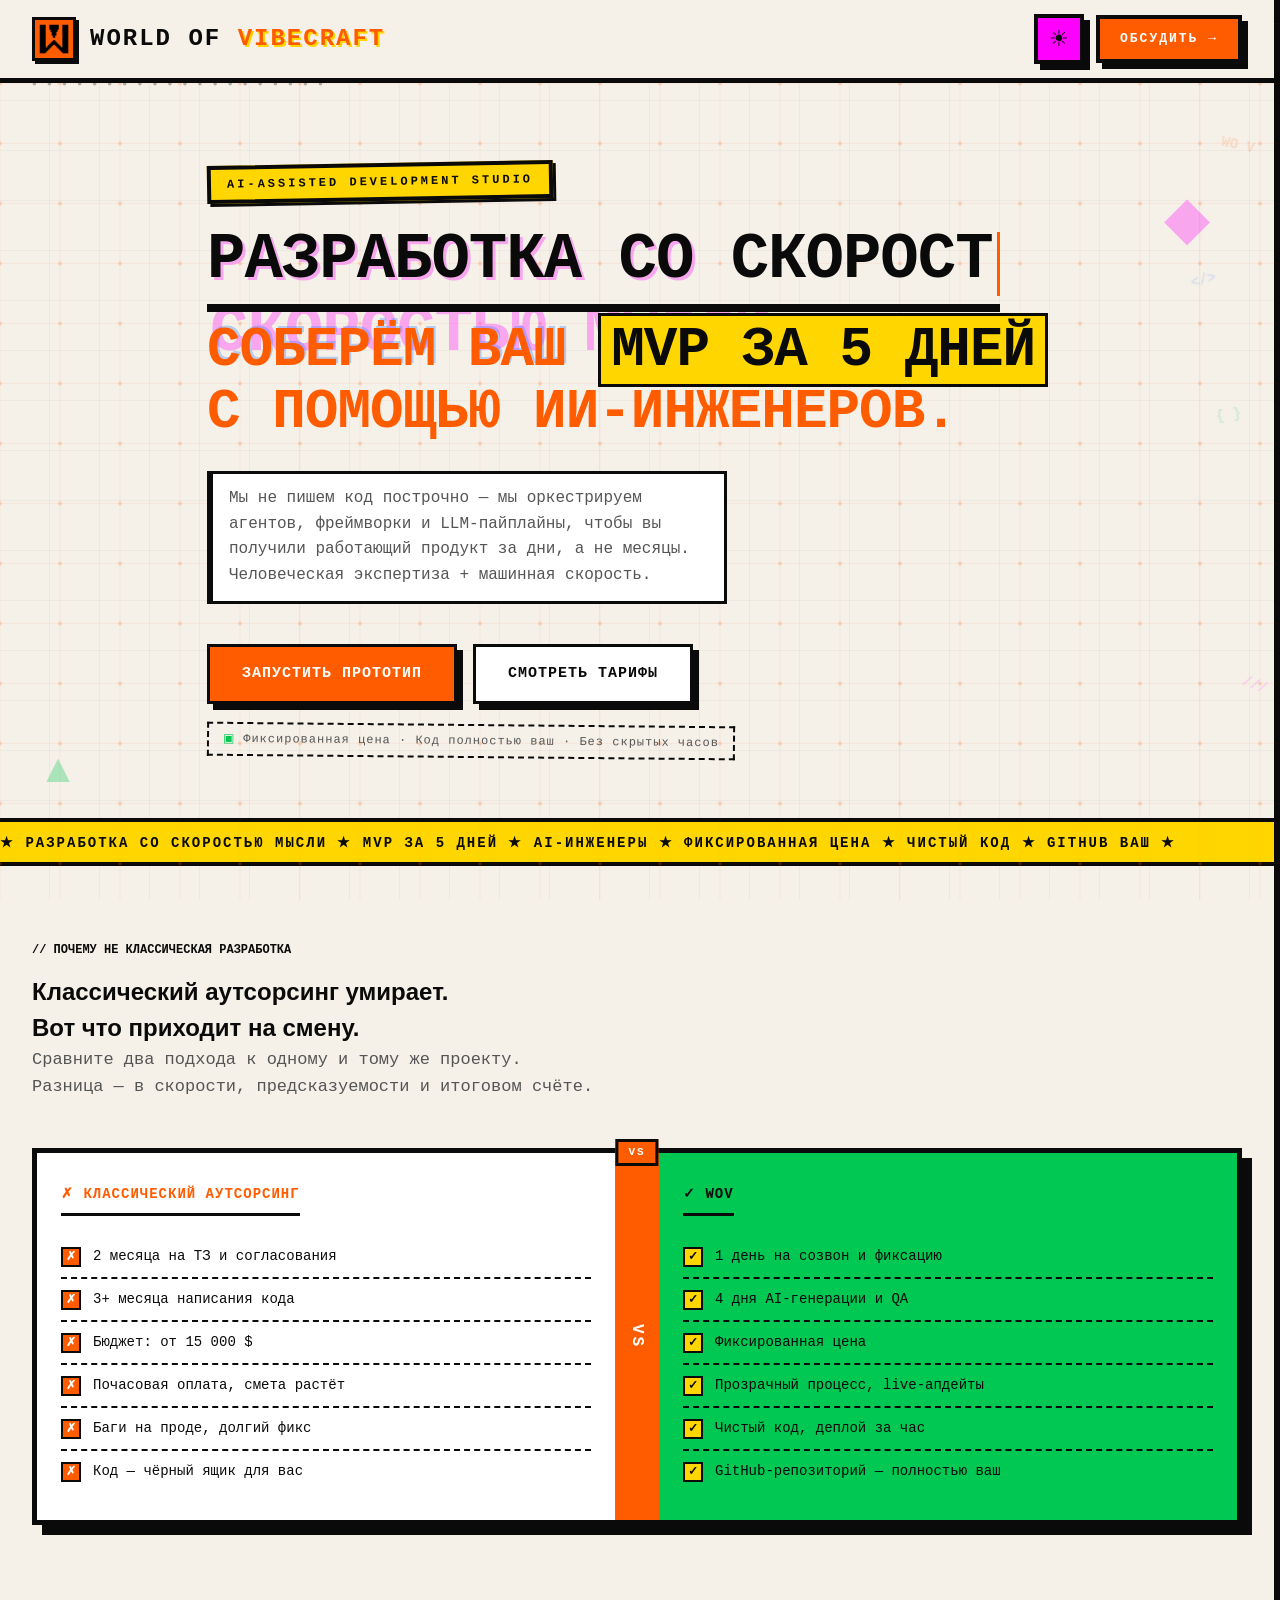
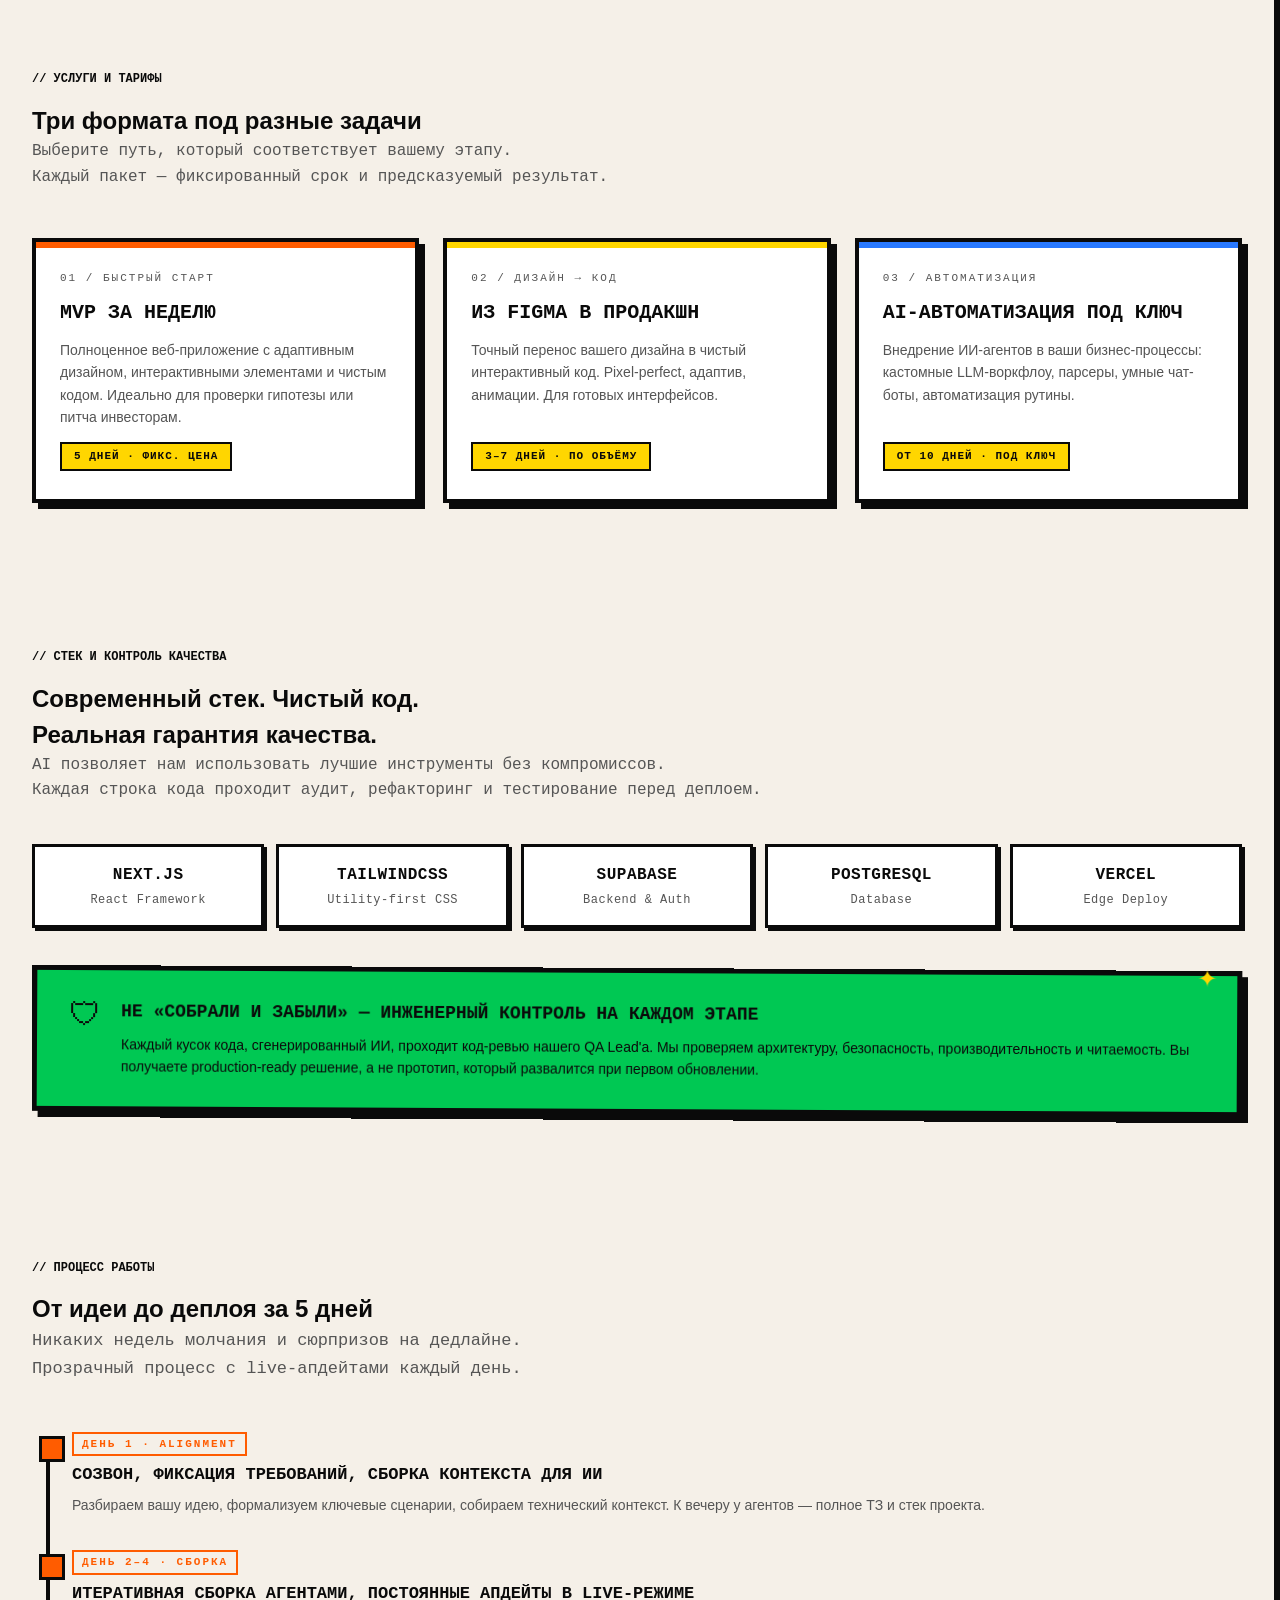
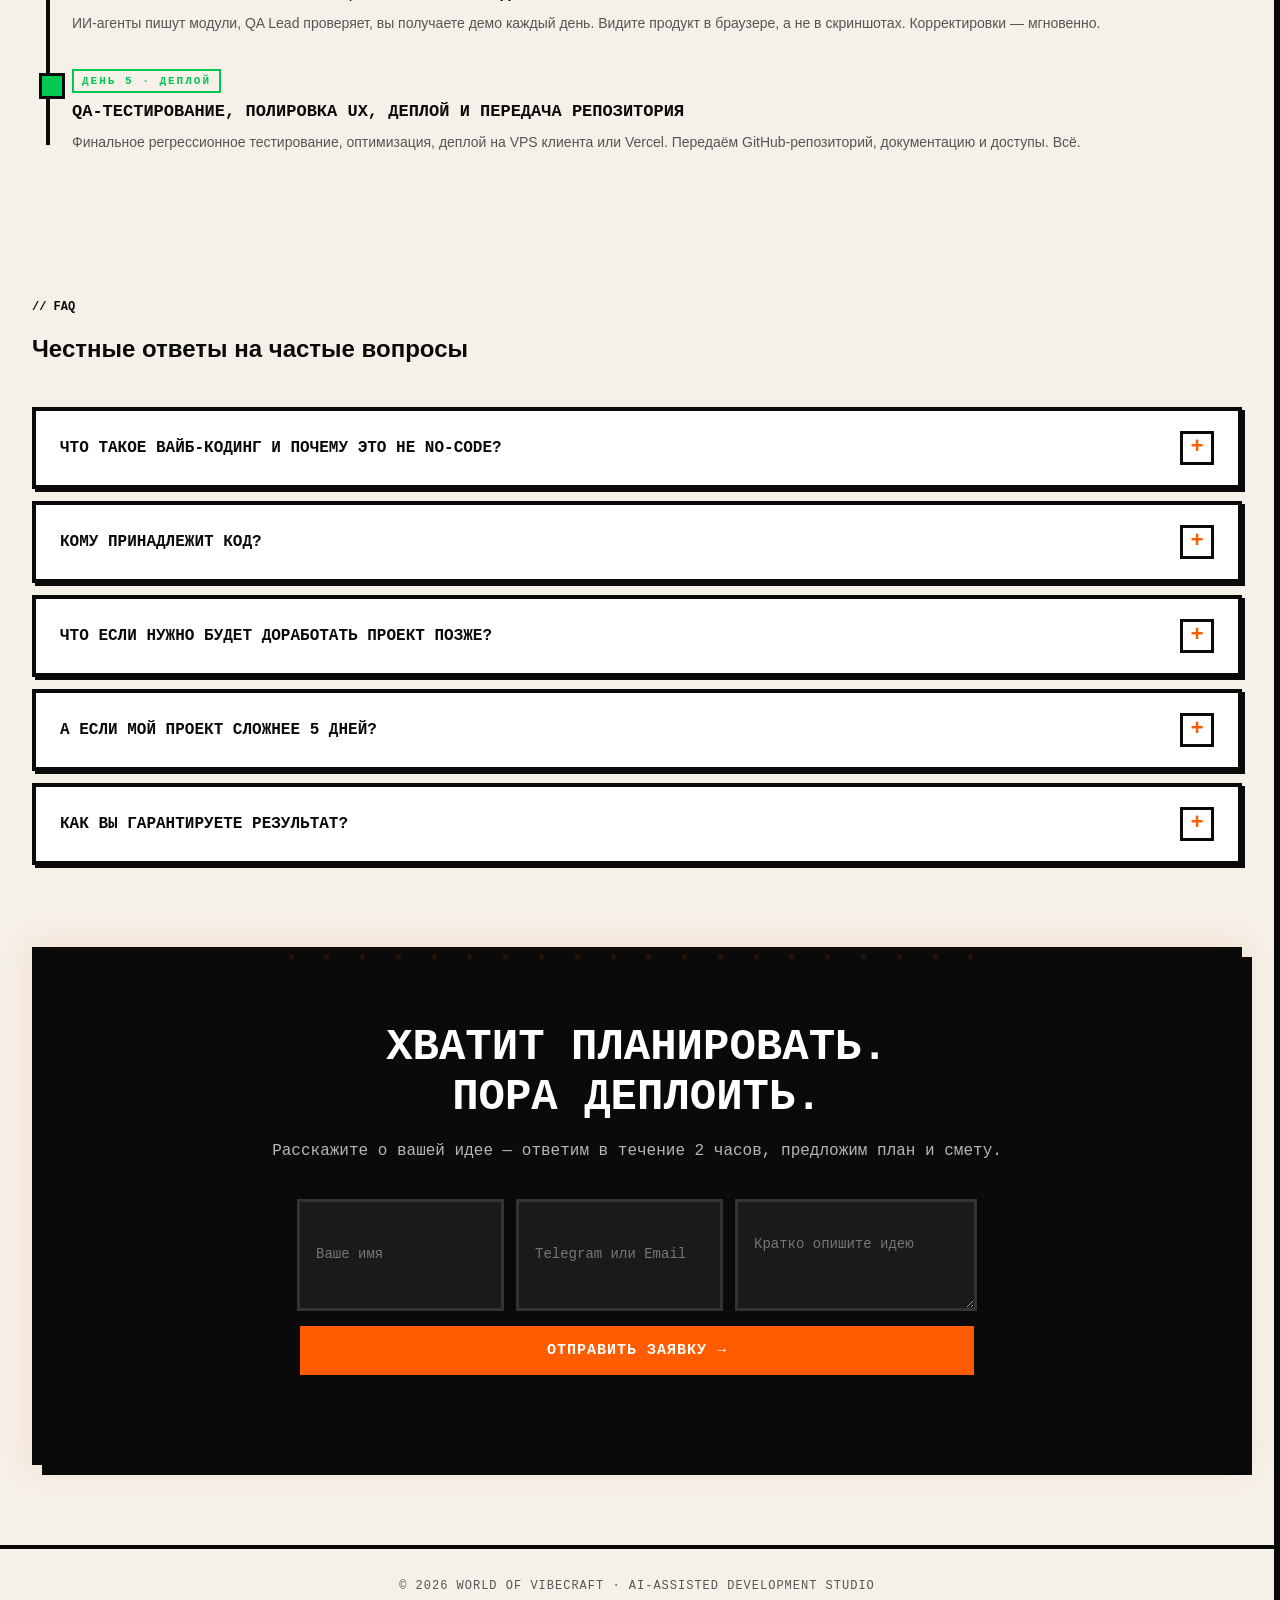
==== commit 1ae30a24: "Align textarea placeholder with inputs; shorten wording" ====
--- a/index.html
+++ b/index.html
@@ -671,7 +671,9 @@
     font-family: var(--font-mono); font-size: 14px; color: var(--cta-text);
     outline: none; transition: border-color 0.2s;
     resize: vertical;
-  }
+    line-height: 1.4;
+  }
+  .cta-form textarea { padding-top: calc(14px + 1.4em); }
   .cta-form input::placeholder, .cta-form textarea::placeholder { color: var(--cta-text); opacity: 0.4; }
   .cta-form input:focus, .cta-form textarea:focus { border-color: var(--accent); }
   .cta-form input:invalid:not(:placeholder-shown), .cta-form textarea:invalid:not(:placeholder-shown) {
@@ -999,7 +1001,7 @@
     <input type="text" name="contact" placeholder="Telegram или Email" maxlength="30" required
            pattern="^[A-Za-z0-9@._+\-]{1,30}$" title="Латинские буквы, цифры, символы @._+-, до 30 символов"
            autocomplete="off" spellcheck="false">
-    <textarea name="idea" placeholder="Коротко опишите идею" maxlength="200" required
+    <textarea name="idea" placeholder="Кратко опишите идею" maxlength="200" required
               rows="3" autocomplete="off" spellcheck="false"></textarea>
     <button type="submit">Отправить заявку →</button>
     <div class="form-error" id="formError" role="alert"></div>
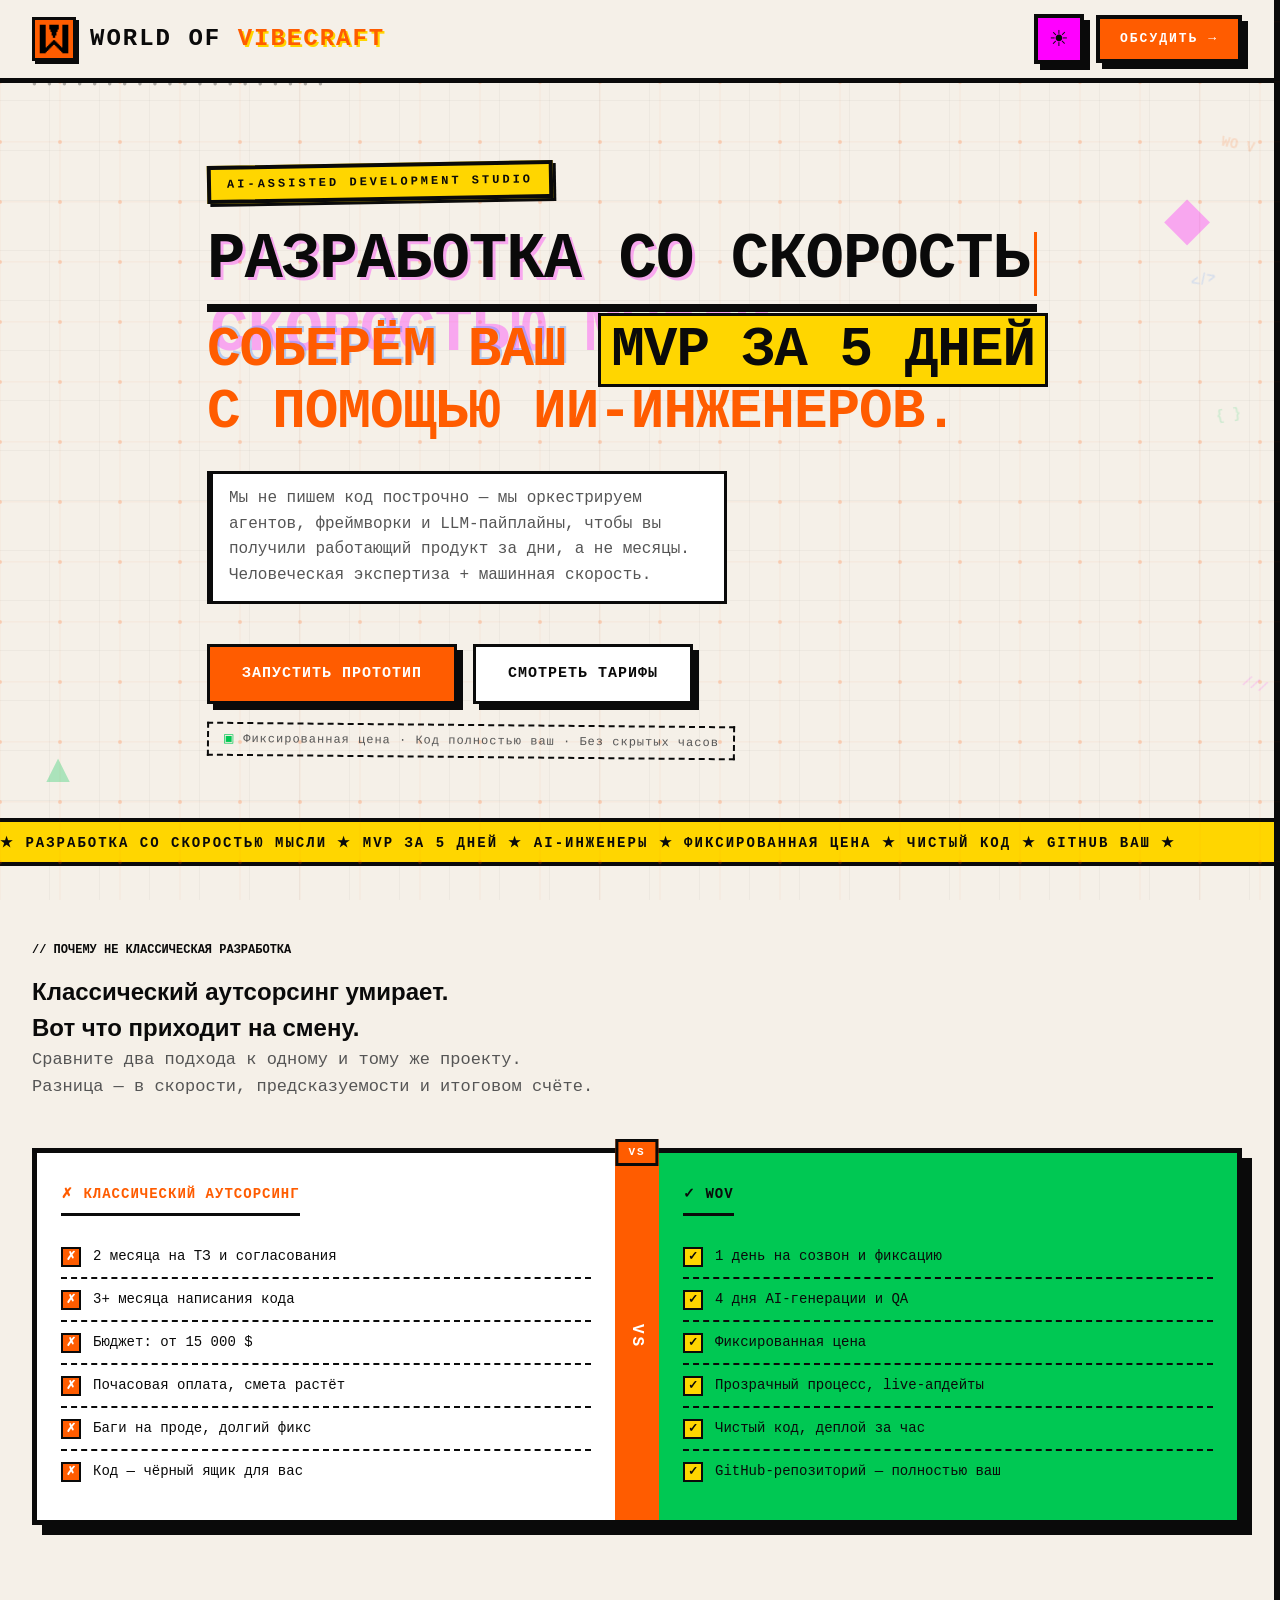
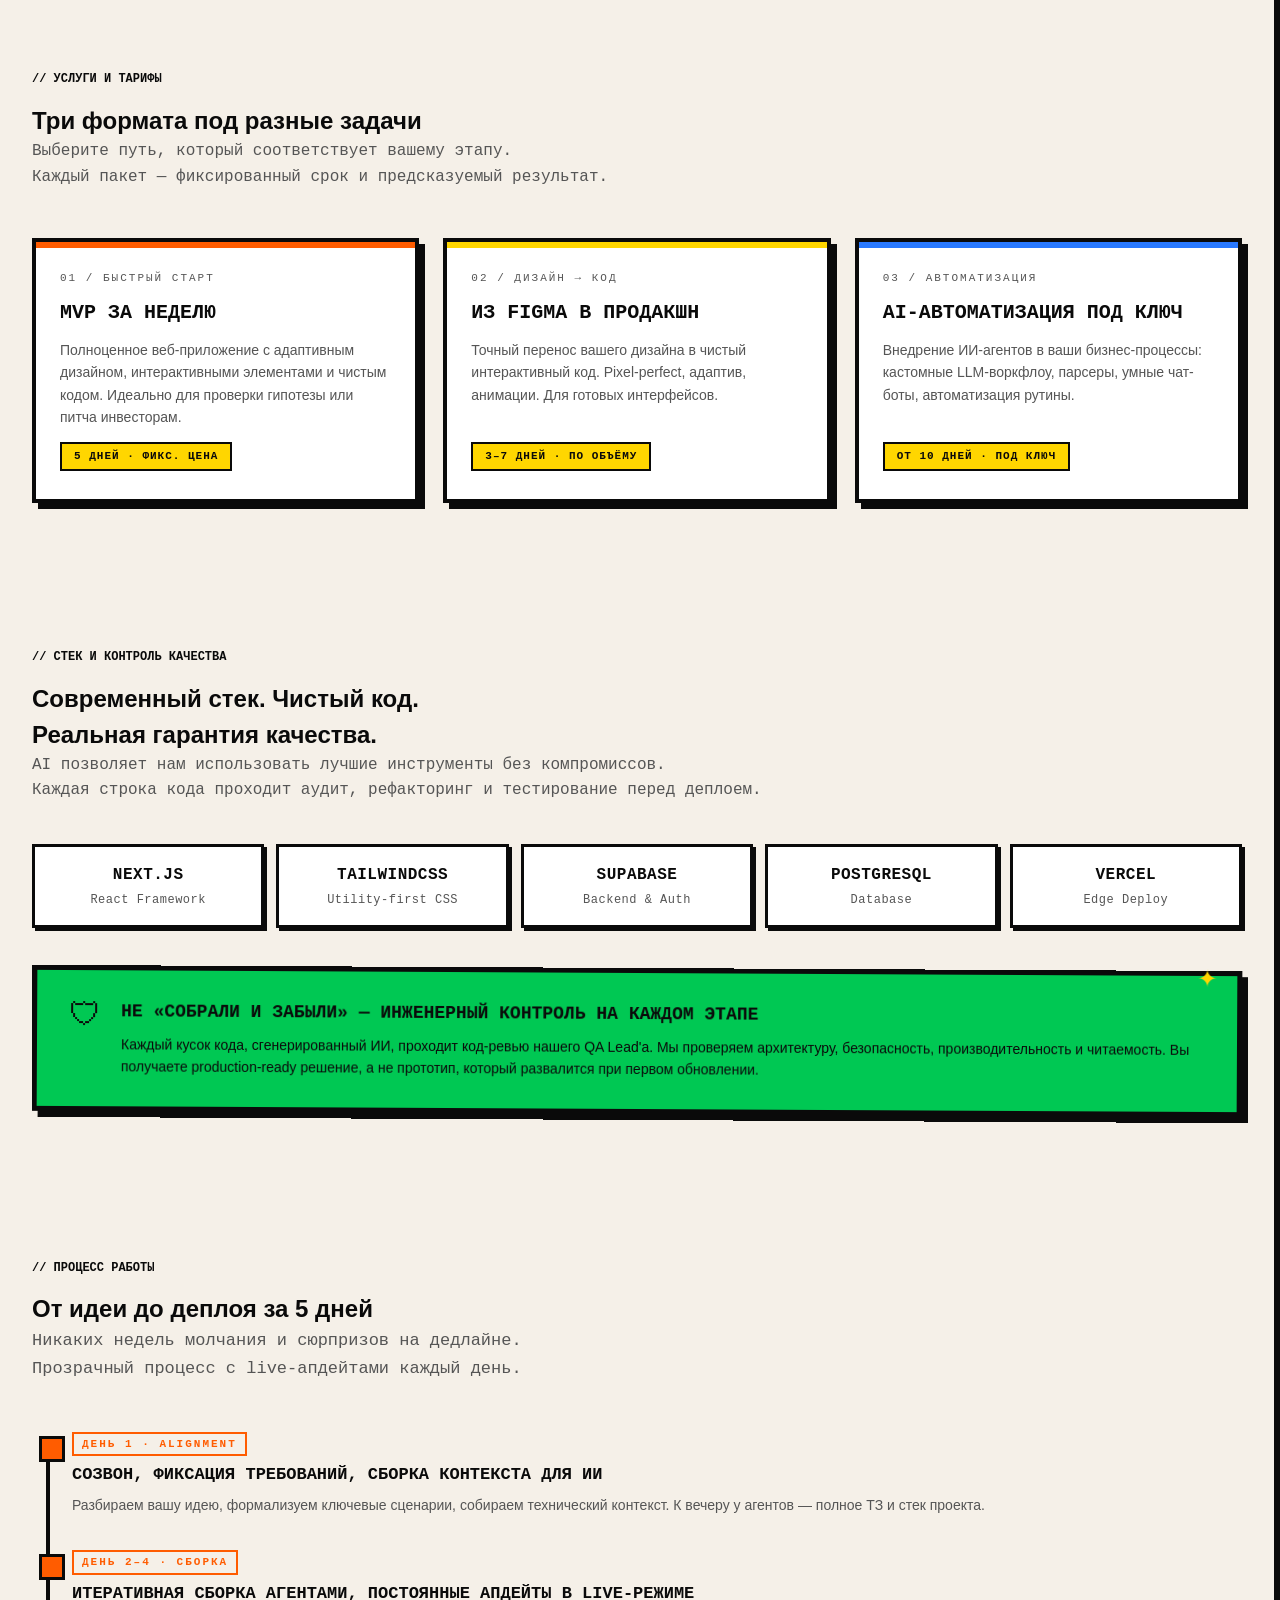
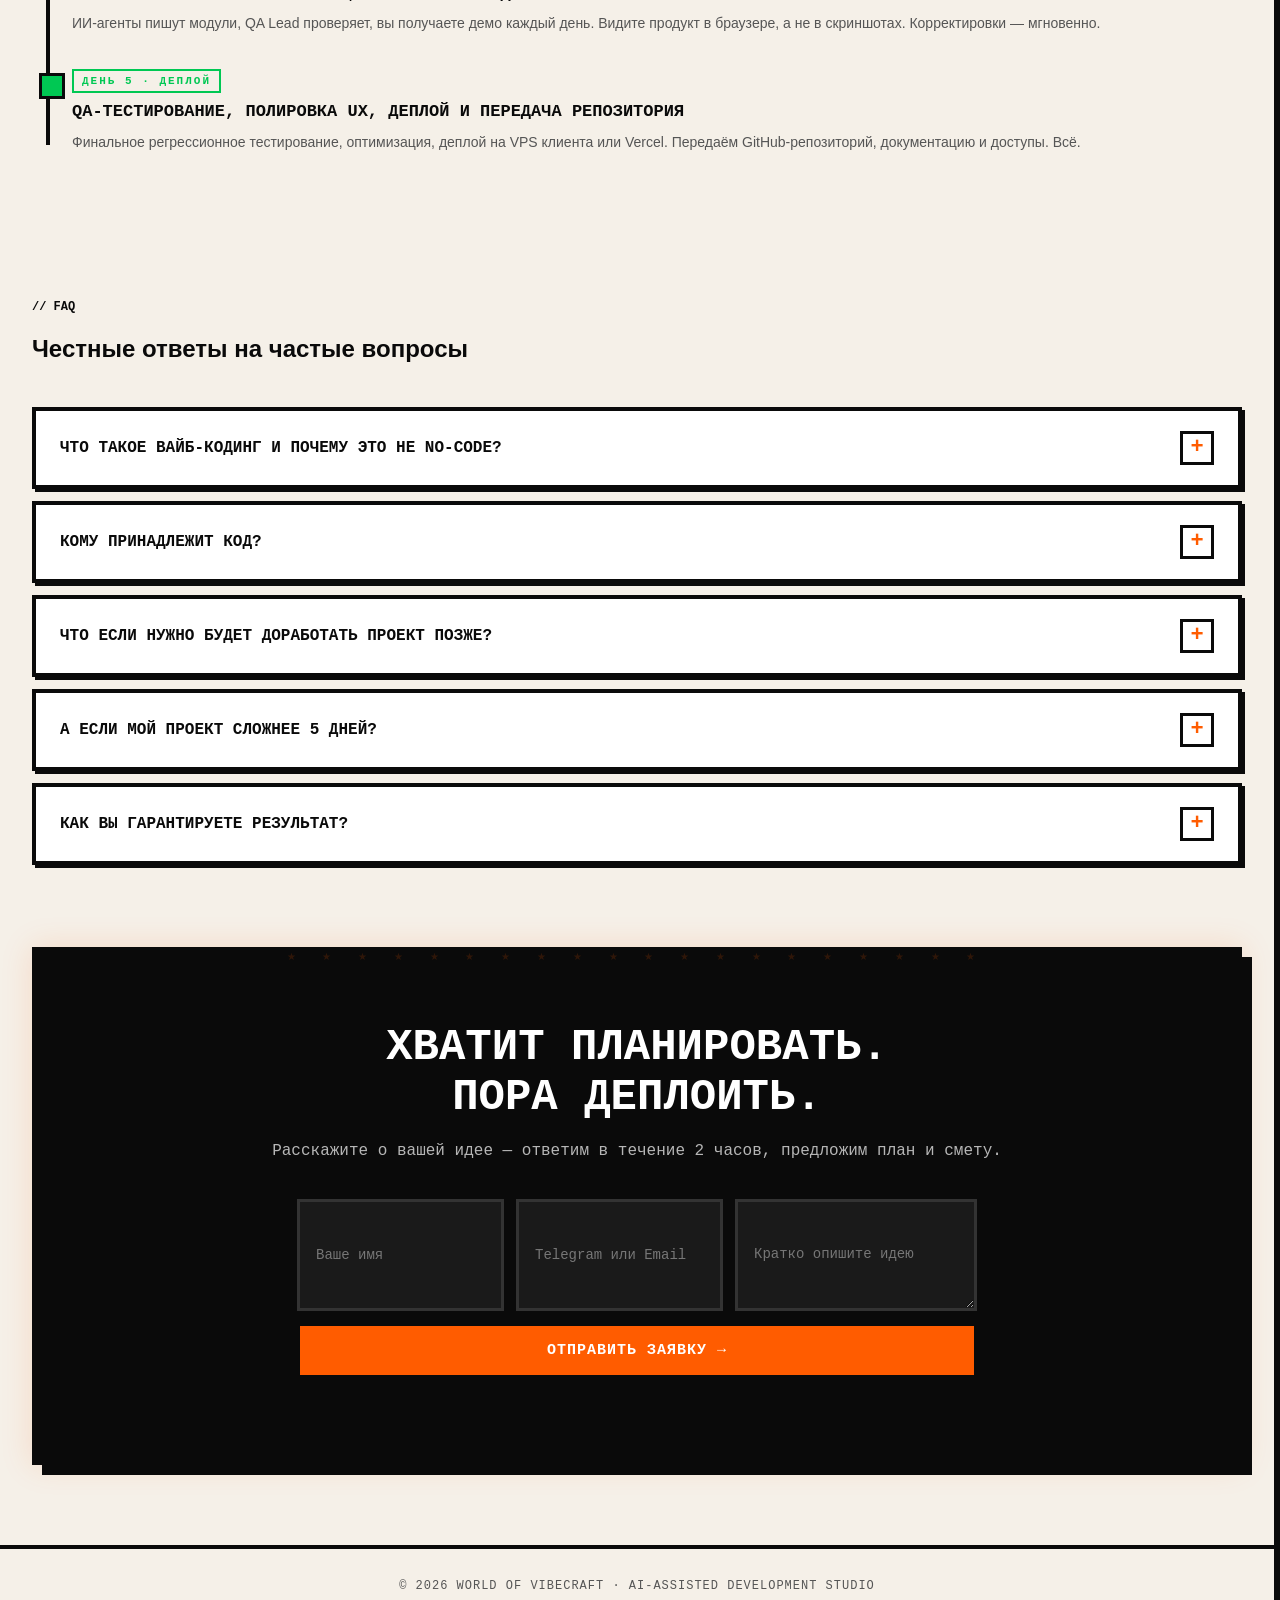
==== commit 9c1f0092: "Center textarea placeholder to align with input fields" ====
--- a/index.html
+++ b/index.html
@@ -672,8 +672,9 @@
     outline: none; transition: border-color 0.2s;
     resize: vertical;
     line-height: 1.4;
-  }
-  .cta-form textarea { padding-top: calc(14px + 1.4em); }
+    height: 112px;
+  }
+  .cta-form textarea { padding-top: calc((112px - 6px - 1.4em) / 2); }
   .cta-form input::placeholder, .cta-form textarea::placeholder { color: var(--cta-text); opacity: 0.4; }
   .cta-form input:focus, .cta-form textarea:focus { border-color: var(--accent); }
   .cta-form input:invalid:not(:placeholder-shown), .cta-form textarea:invalid:not(:placeholder-shown) {
@@ -733,6 +734,8 @@
     .services-grid { grid-template-columns: 1fr; perspective: none; }
     .tech-grid { grid-template-columns: repeat(3, 1fr); }
     .cta-form { grid-template-columns: 1fr; }
+    .cta-form input, .cta-form textarea { height: auto; }
+    .cta-form textarea { padding-top: 14px; }
     .hero { padding: 48px 20px 40px; }
     .hero-line { font-size: clamp(24px, 7vw, 48px); border-bottom-width: 4px; padding-bottom: 4px; }
     .hero-subline { font-size: clamp(22px, 6vw, 40px); }
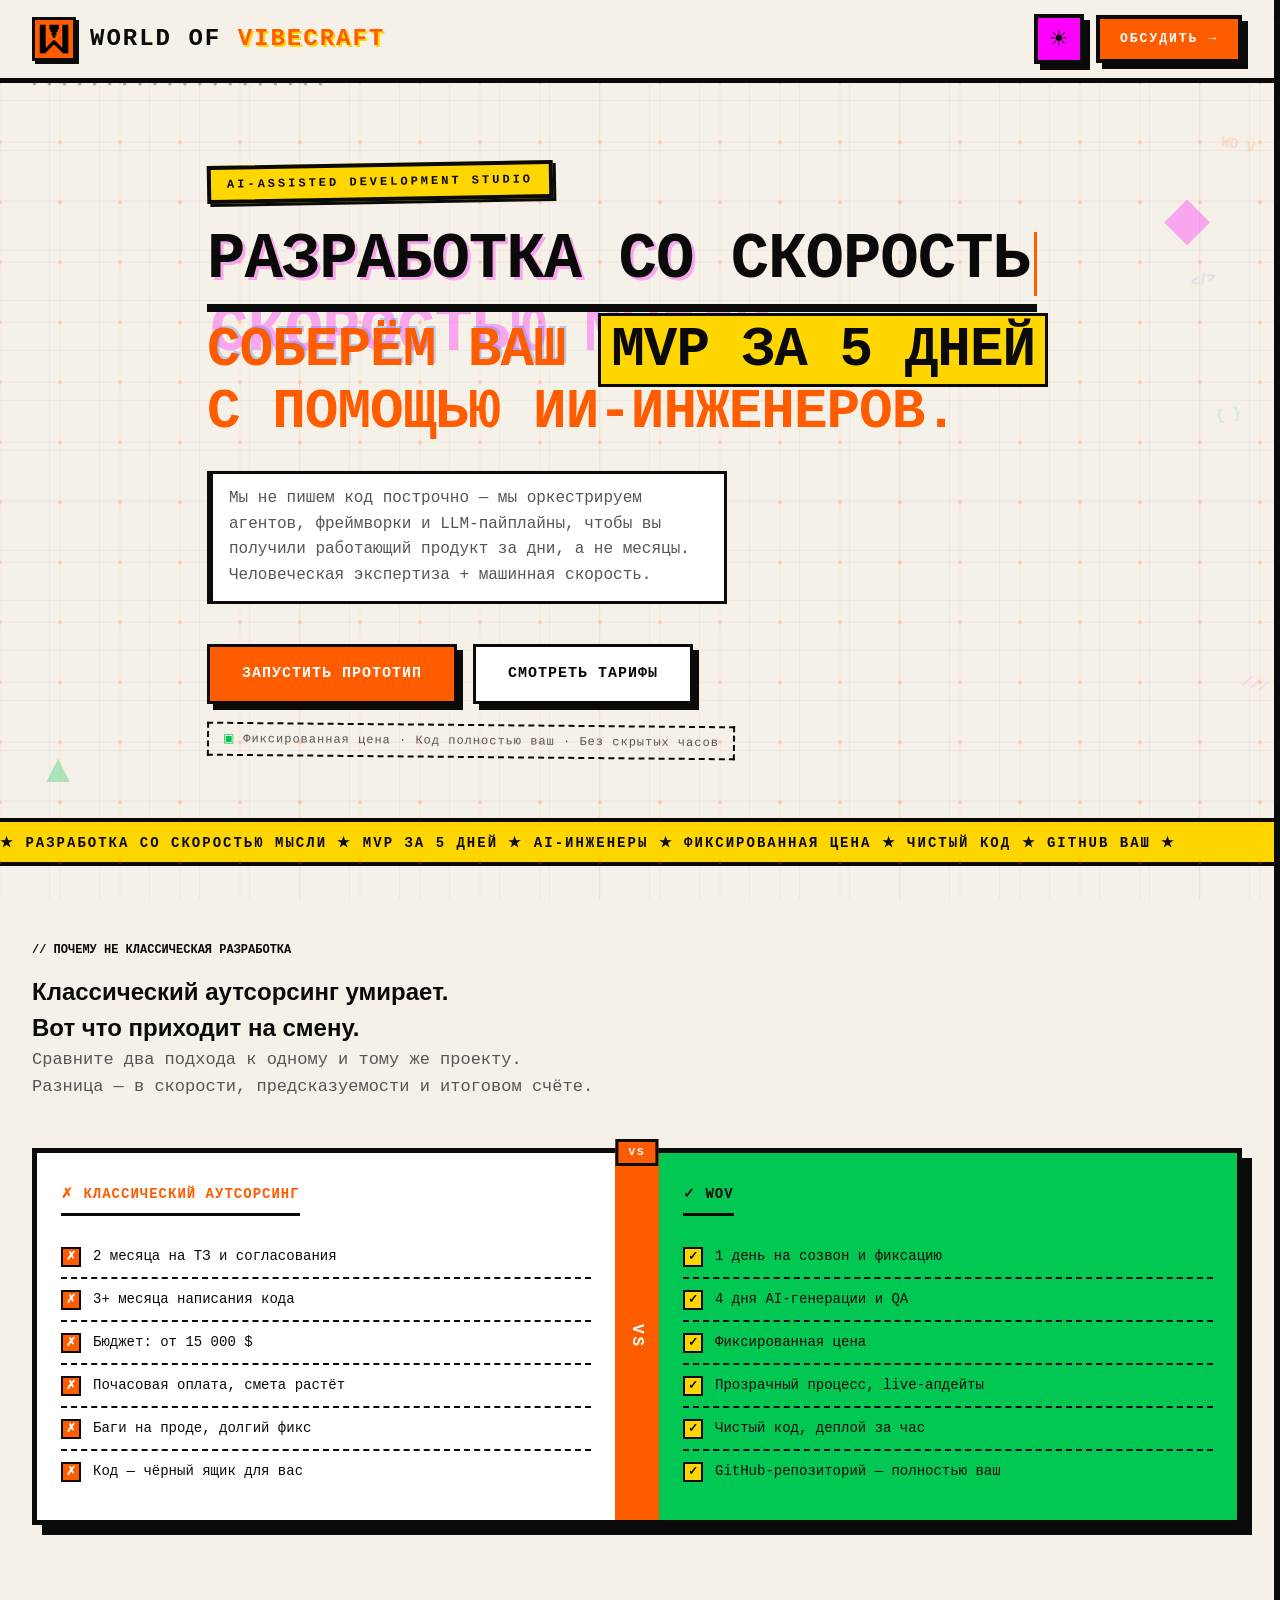
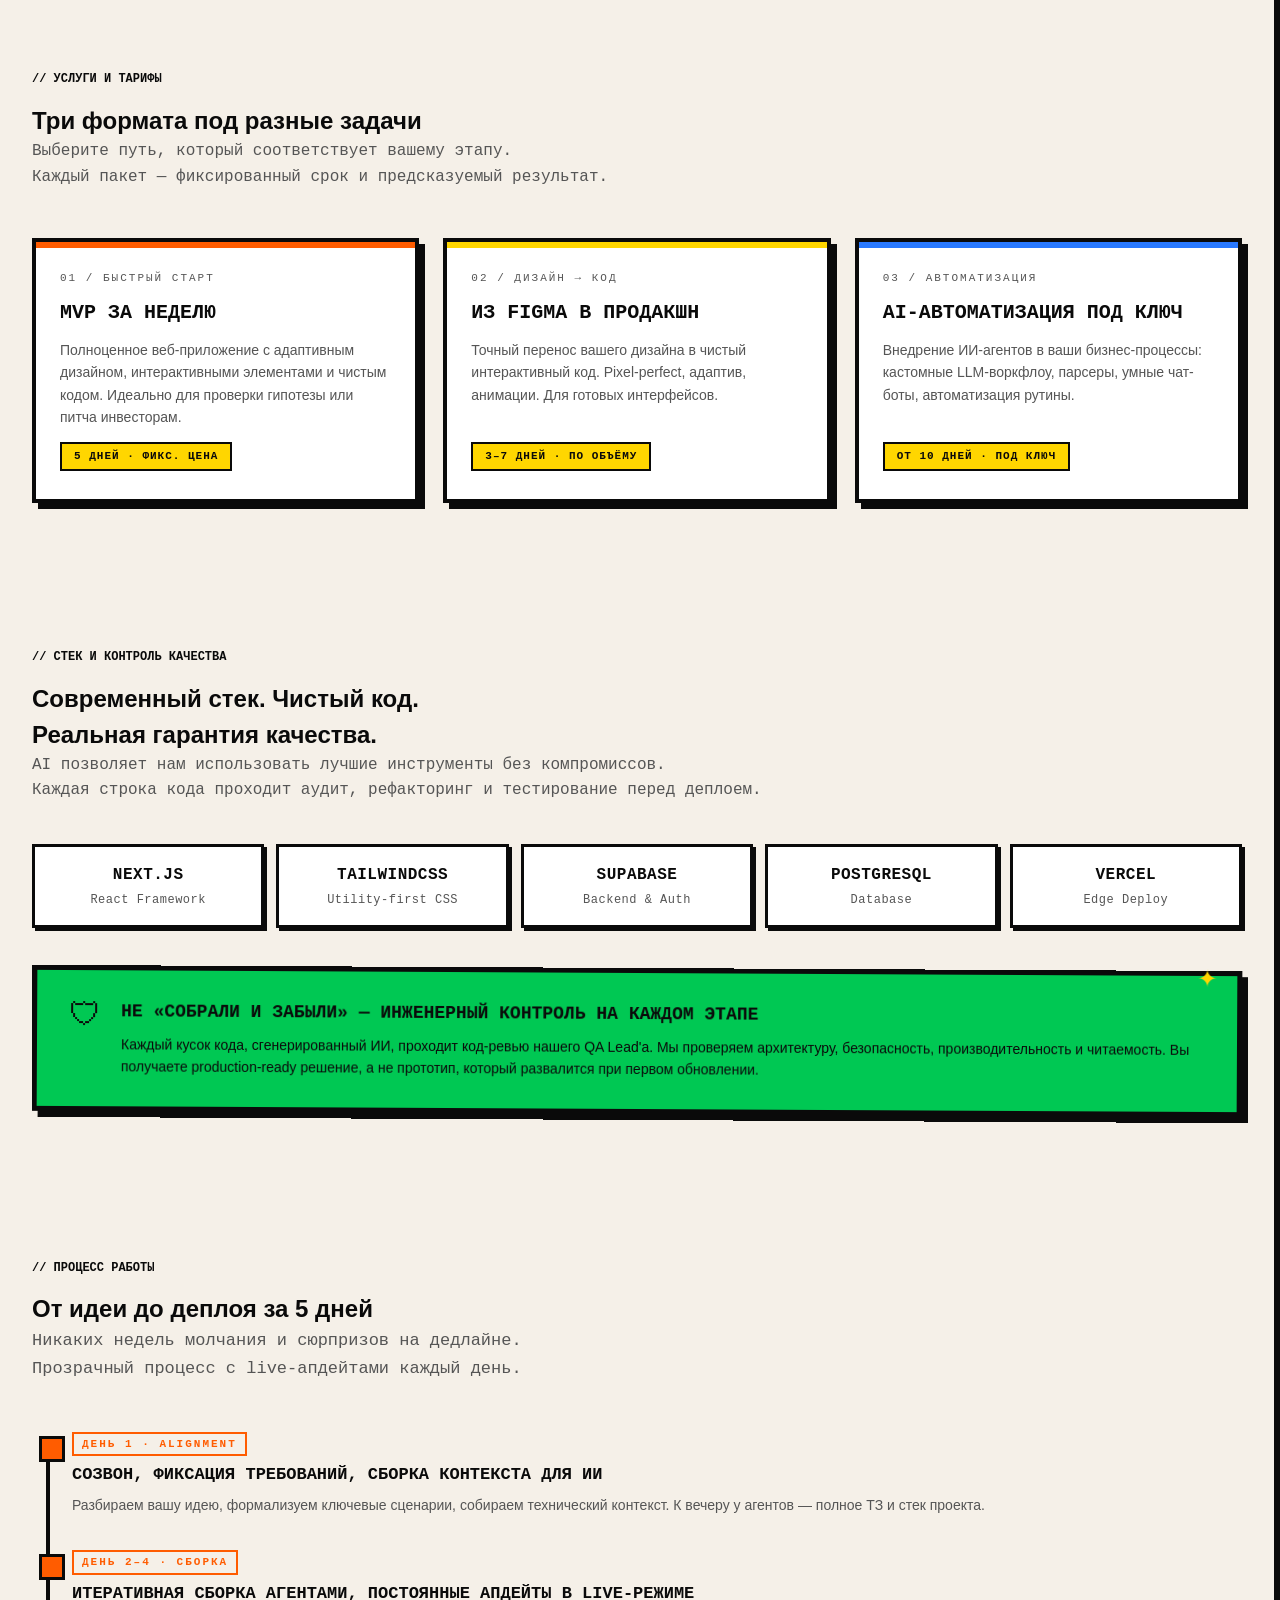
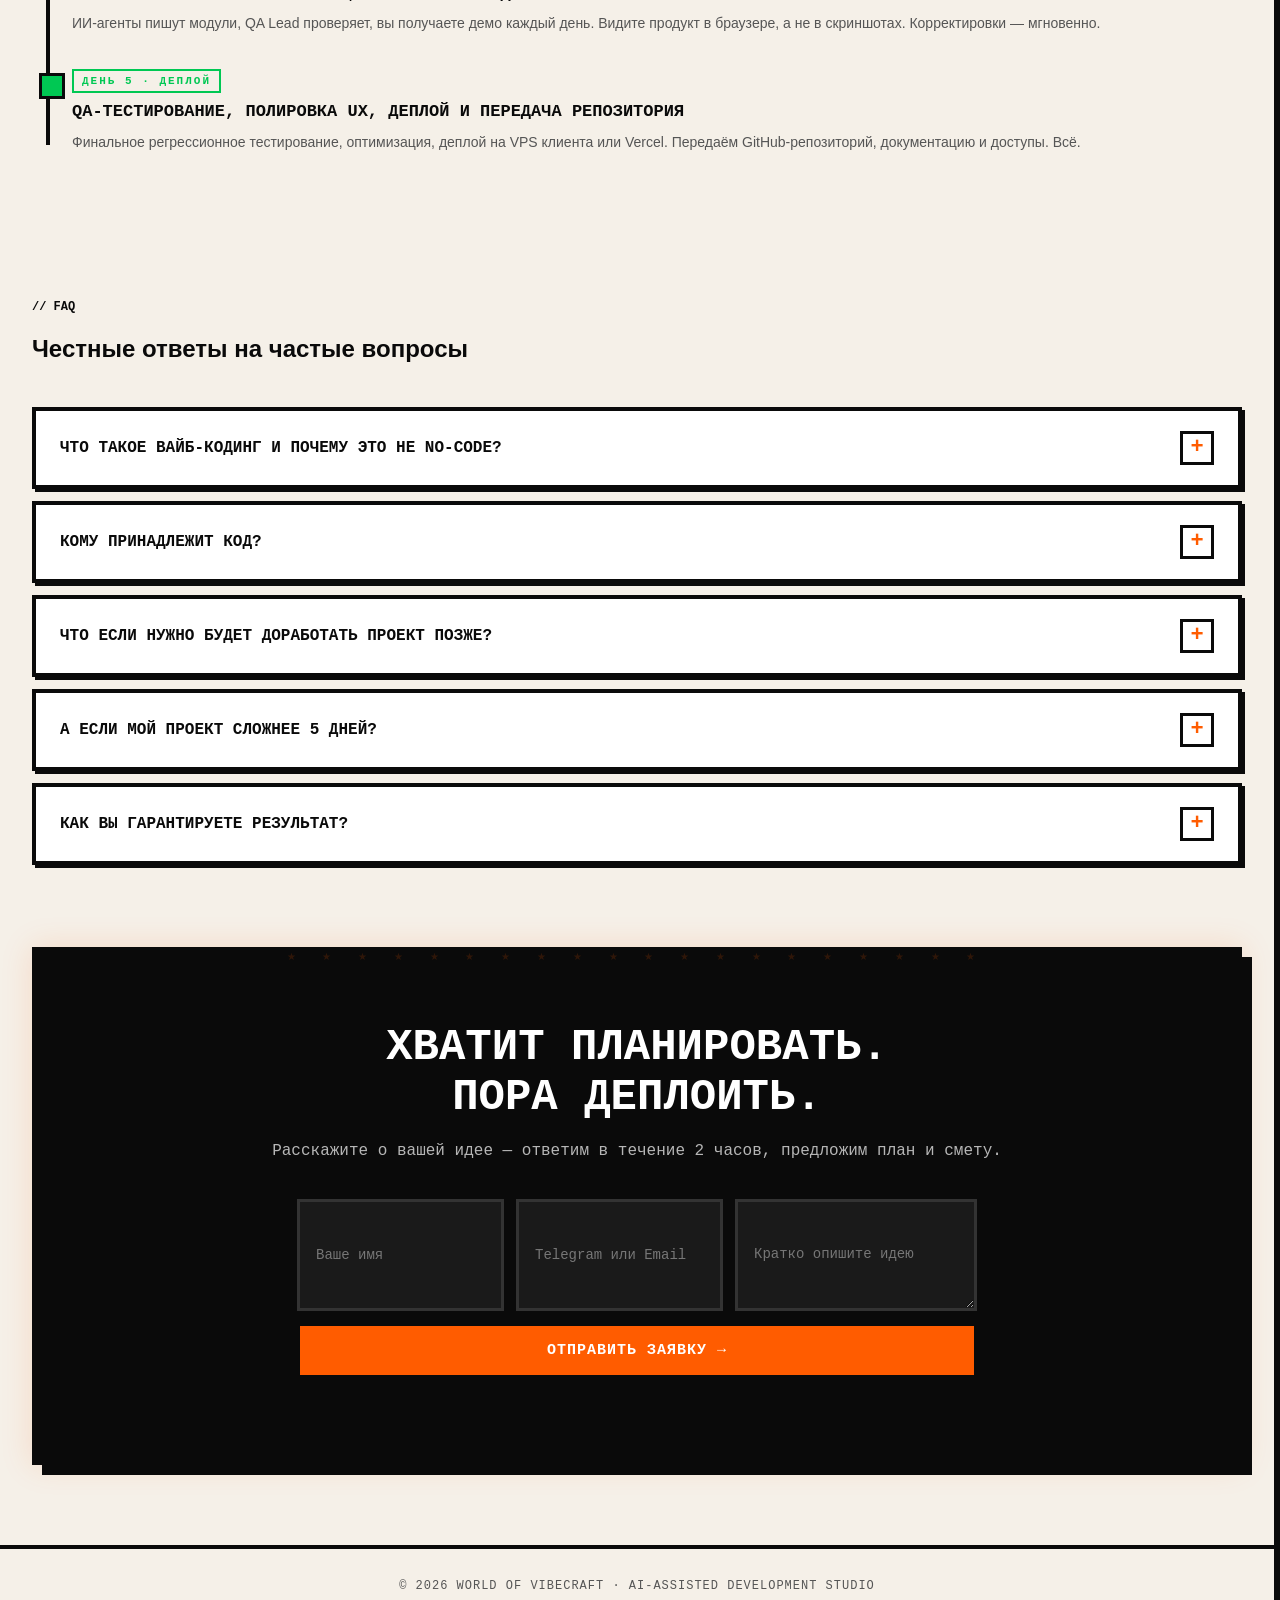
==== commit e709aad6: "Keep highlighted MVP phrase on a single line in hero" ====
--- a/index.html
+++ b/index.html
@@ -293,6 +293,7 @@
     background: var(--accent-3);
     padding: 2px 10px;
     border: 3px solid var(--border);
+    white-space: nowrap;
   }
   .hero .subtitle {
     font-size: 16px; color: var(--ink-muted); max-width: 520px;
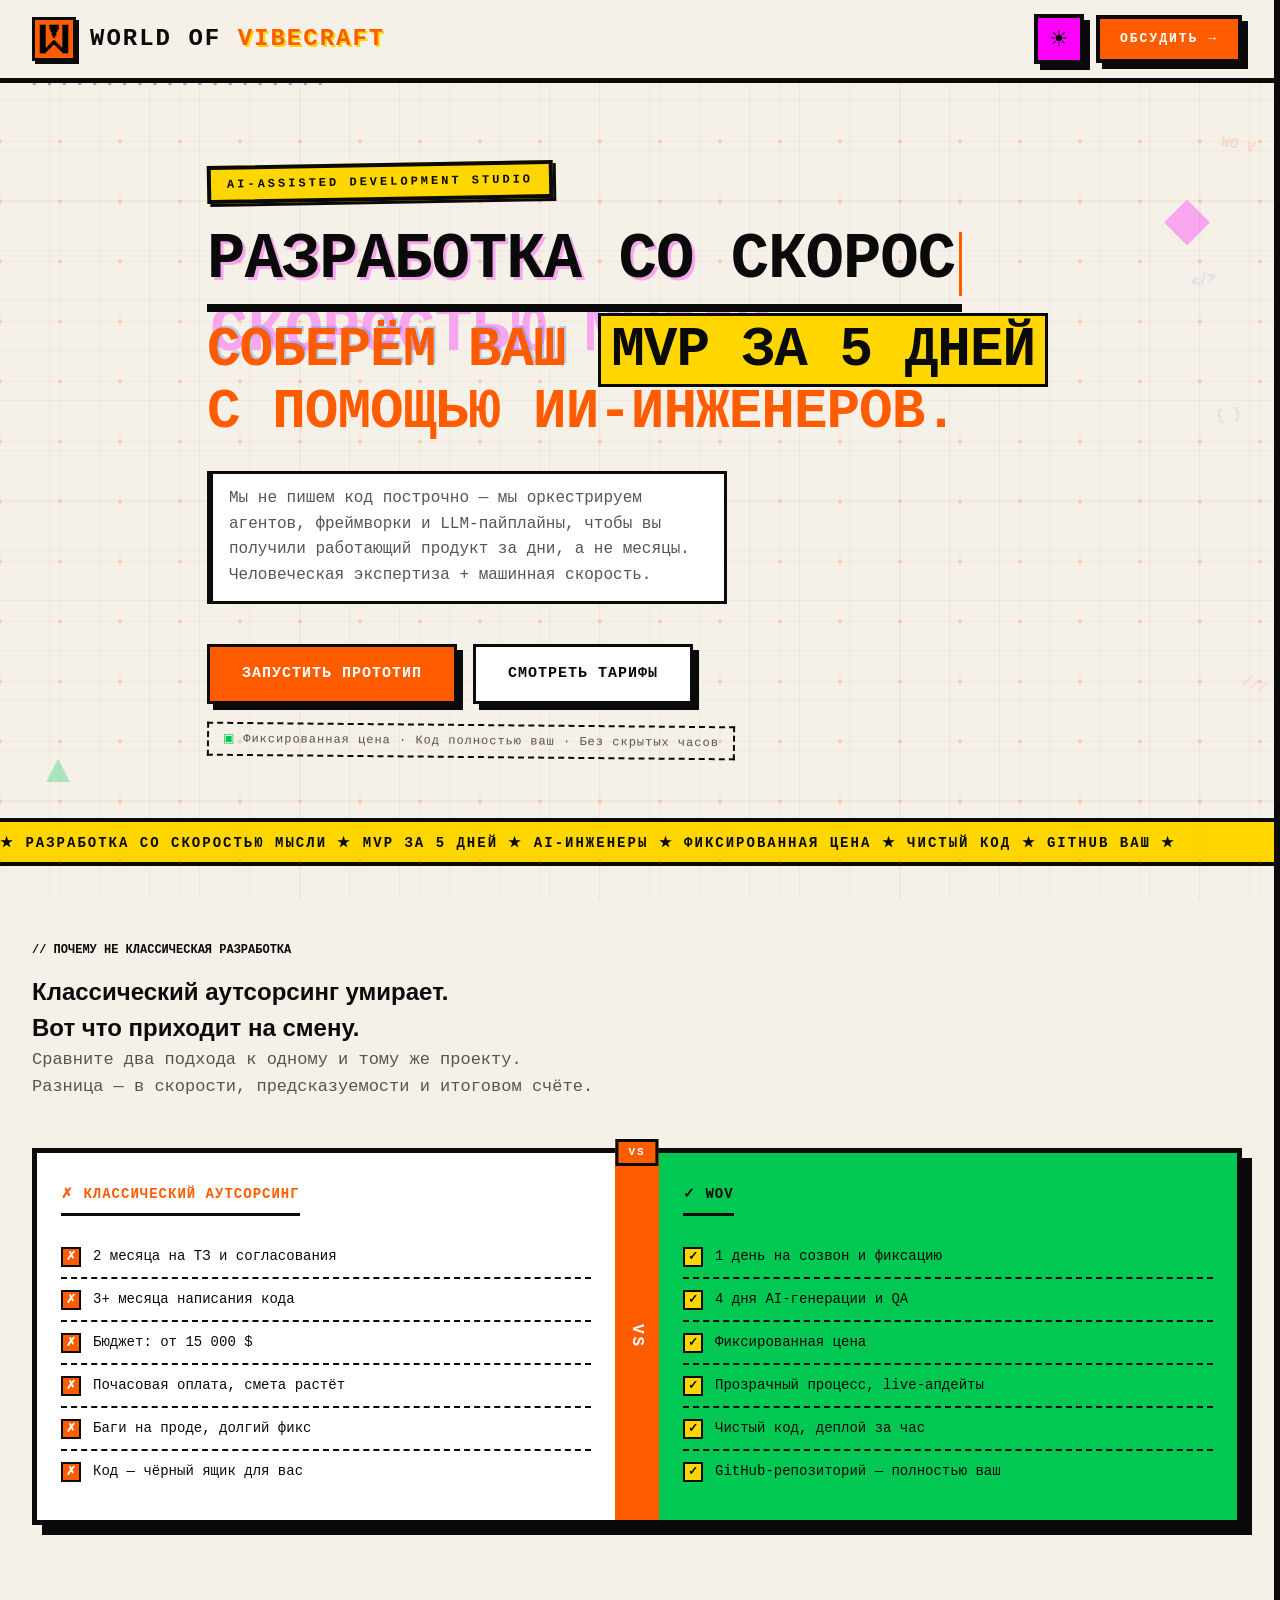
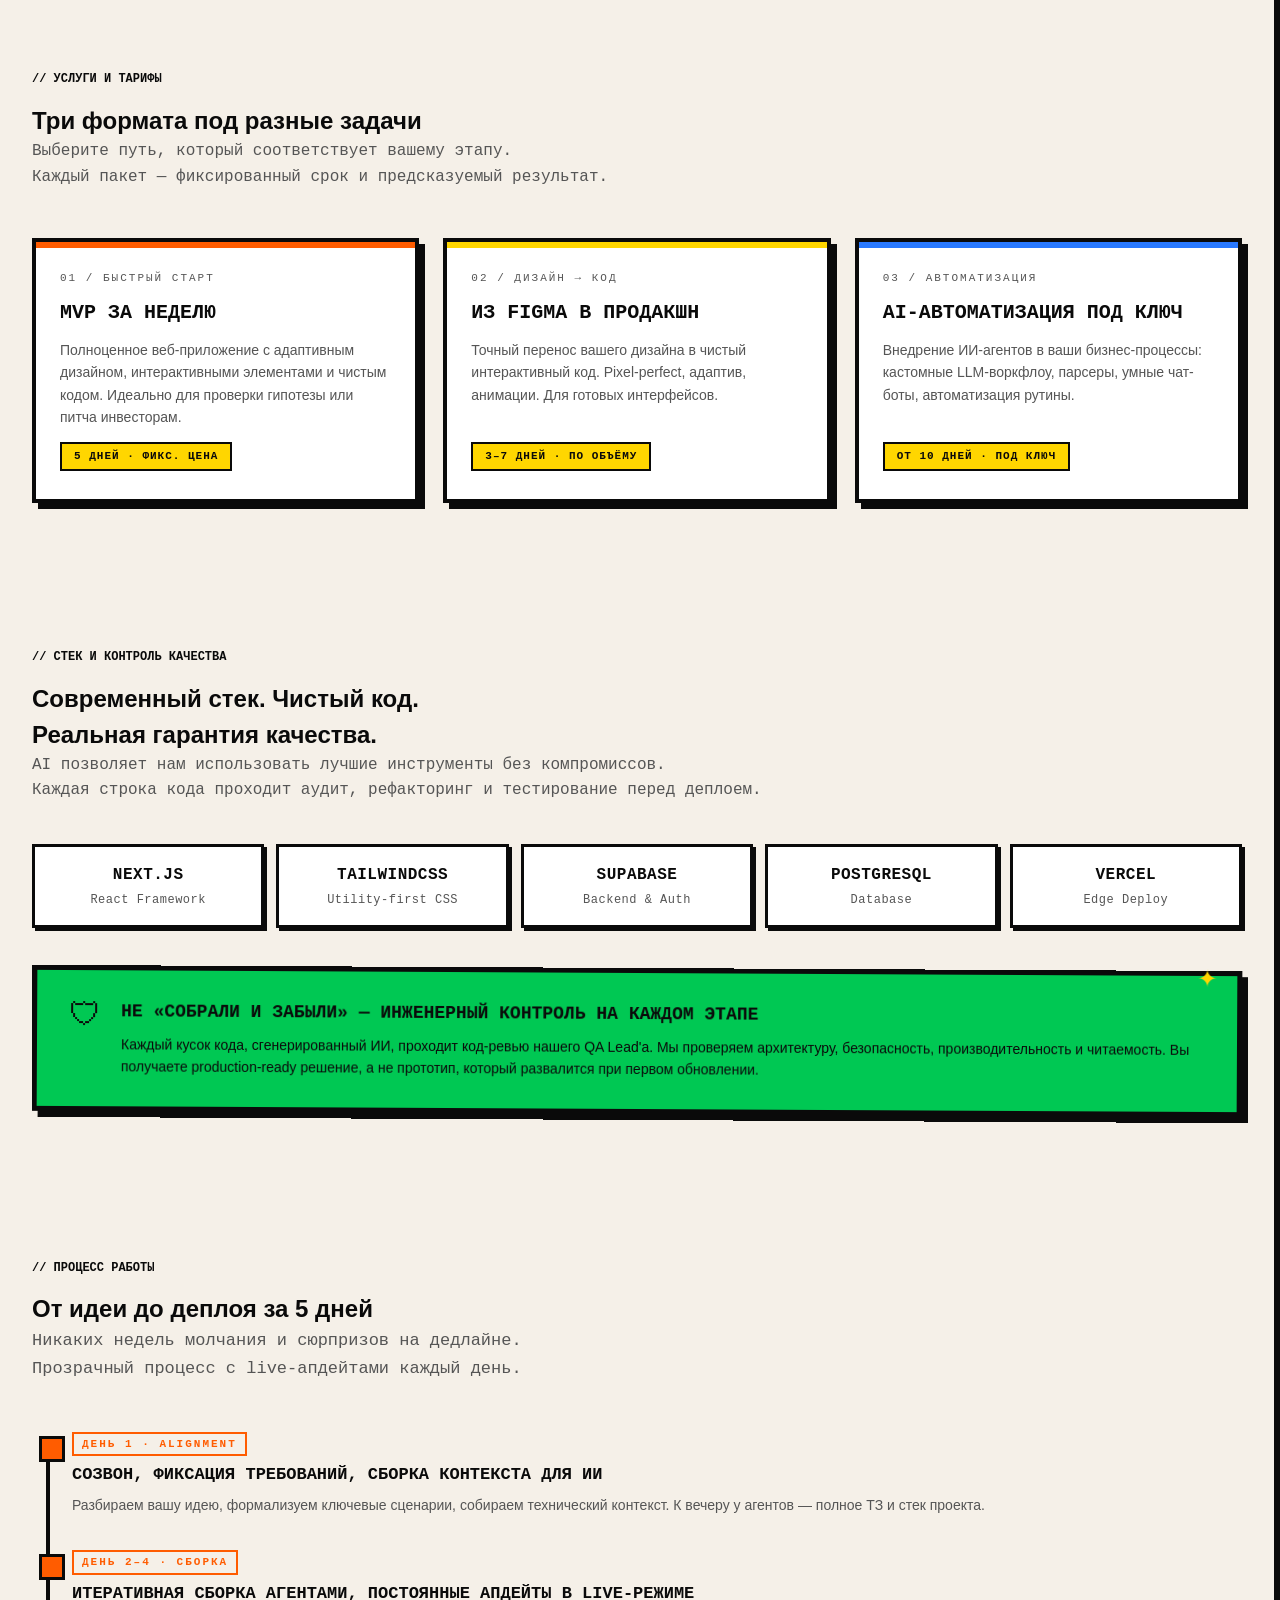
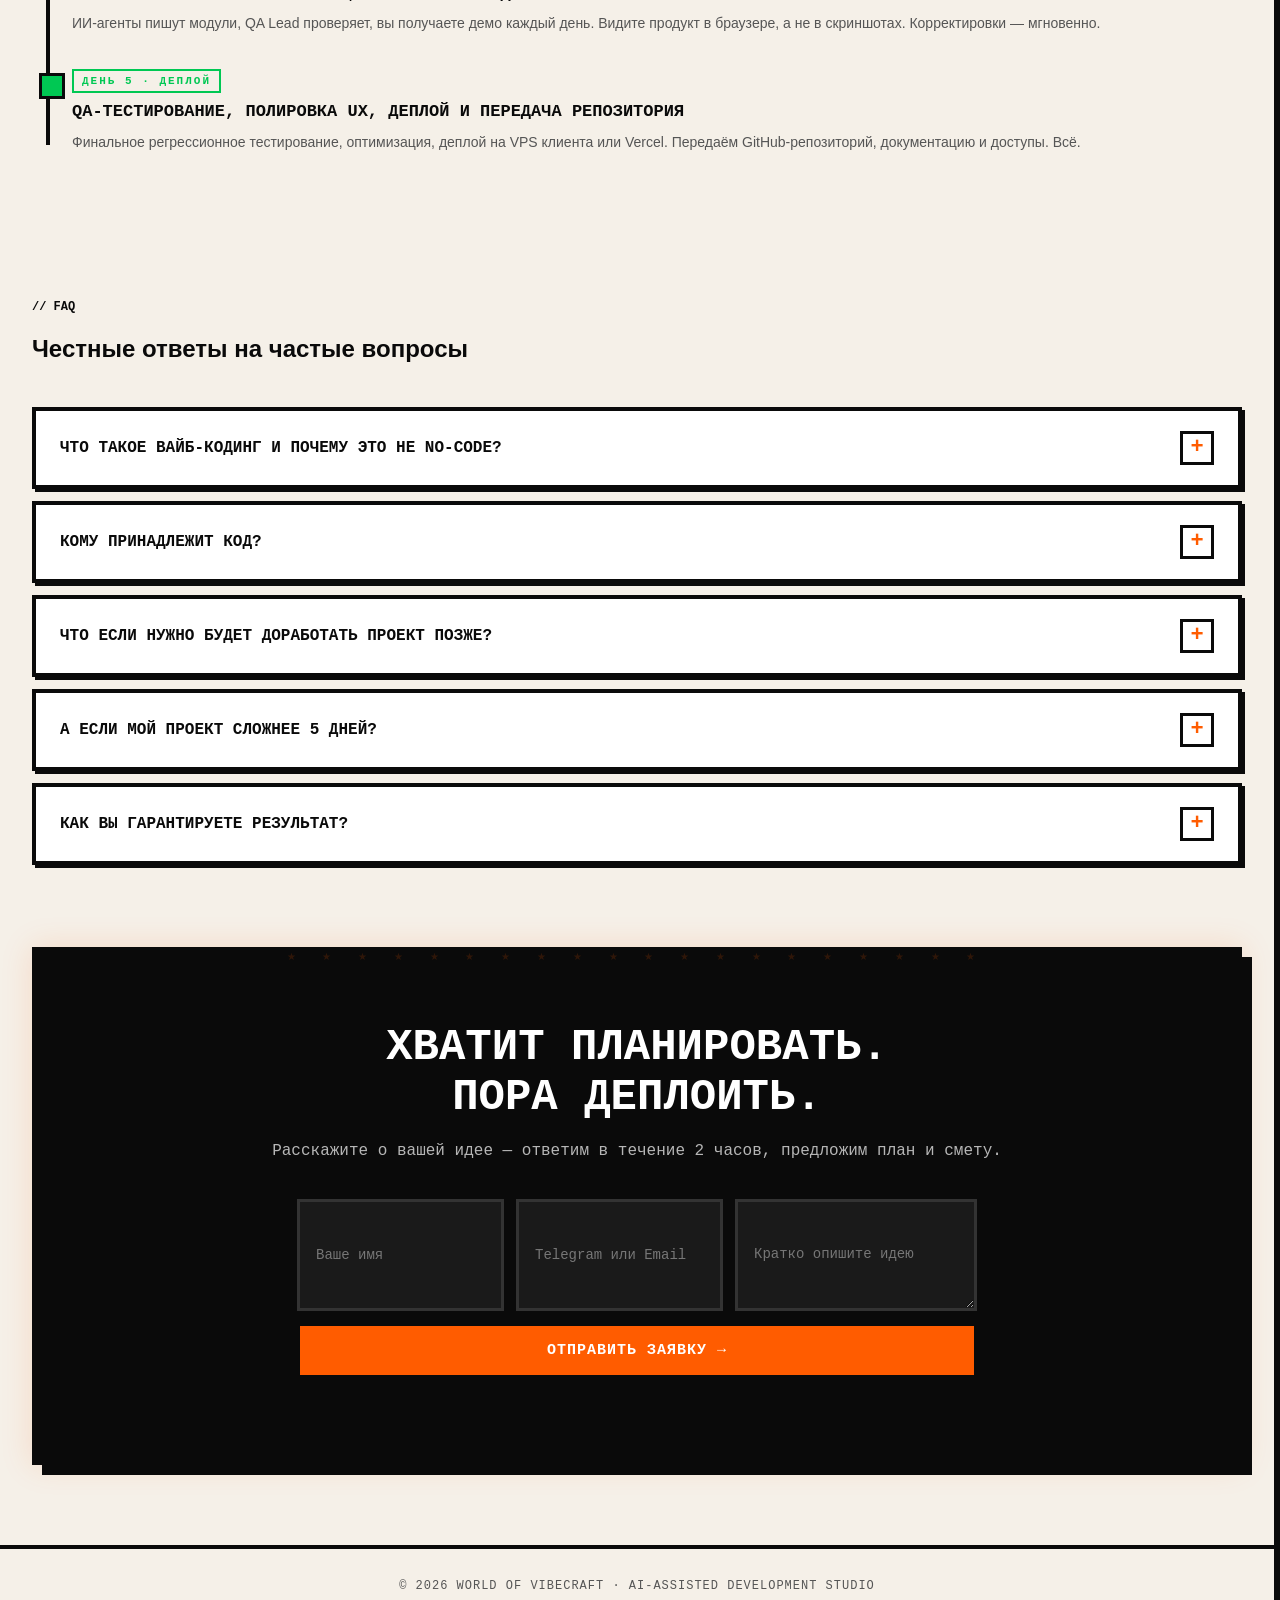
==== commit ec2513f2: "Fit mobile nav on one line on small screens" ====
--- a/index.html
+++ b/index.html
@@ -753,12 +753,14 @@
   /* Mobile */
   @media (max-width: 520px) {
     .tech-grid { grid-template-columns: repeat(2, 1fr); }
-    nav { padding: 10px 14px; }
+    nav { padding: 10px 12px; }
     nav::after { display: none; }
-    .logo-text { font-size: 13px; letter-spacing: 0; }
-    .logo-img { height: 36px; }
-    .nav-cta { font-size: 11px; padding: 8px 14px; letter-spacing: 1px; }
-    .theme-toggle { width: 44px; height: 44px; font-size: 18px; }
+    .logo-group { gap: 10px; }
+    .logo-text { font-size: 12px; letter-spacing: 0; white-space: nowrap; }
+    .logo-img { height: 30px; }
+    .nav-right { gap: 8px; }
+    .nav-cta { font-size: 10px; padding: 7px 9px; letter-spacing: 0; white-space: nowrap; }
+    .theme-toggle { width: 40px; height: 40px; font-size: 16px; }
     body { border-right: none; }
     .hero { padding: 32px 14px 28px; }
     .hero-eyebrow { font-size: 10px; padding: 5px 12px; }
@@ -797,6 +799,12 @@
     .cta-form button { font-size: 14px; padding: 14px 24px; min-height: 44px; }
     footer { padding: 20px 14px; font-size: 11px; }
   }
+  /* Small phones */
+  @media (max-width: 360px) {
+    nav { padding: 10px 10px; }
+    .logo-img { height: 28px; }
+    .logo-text { font-size: 11px; }
+  }
 </style>
 </head>
 <body>
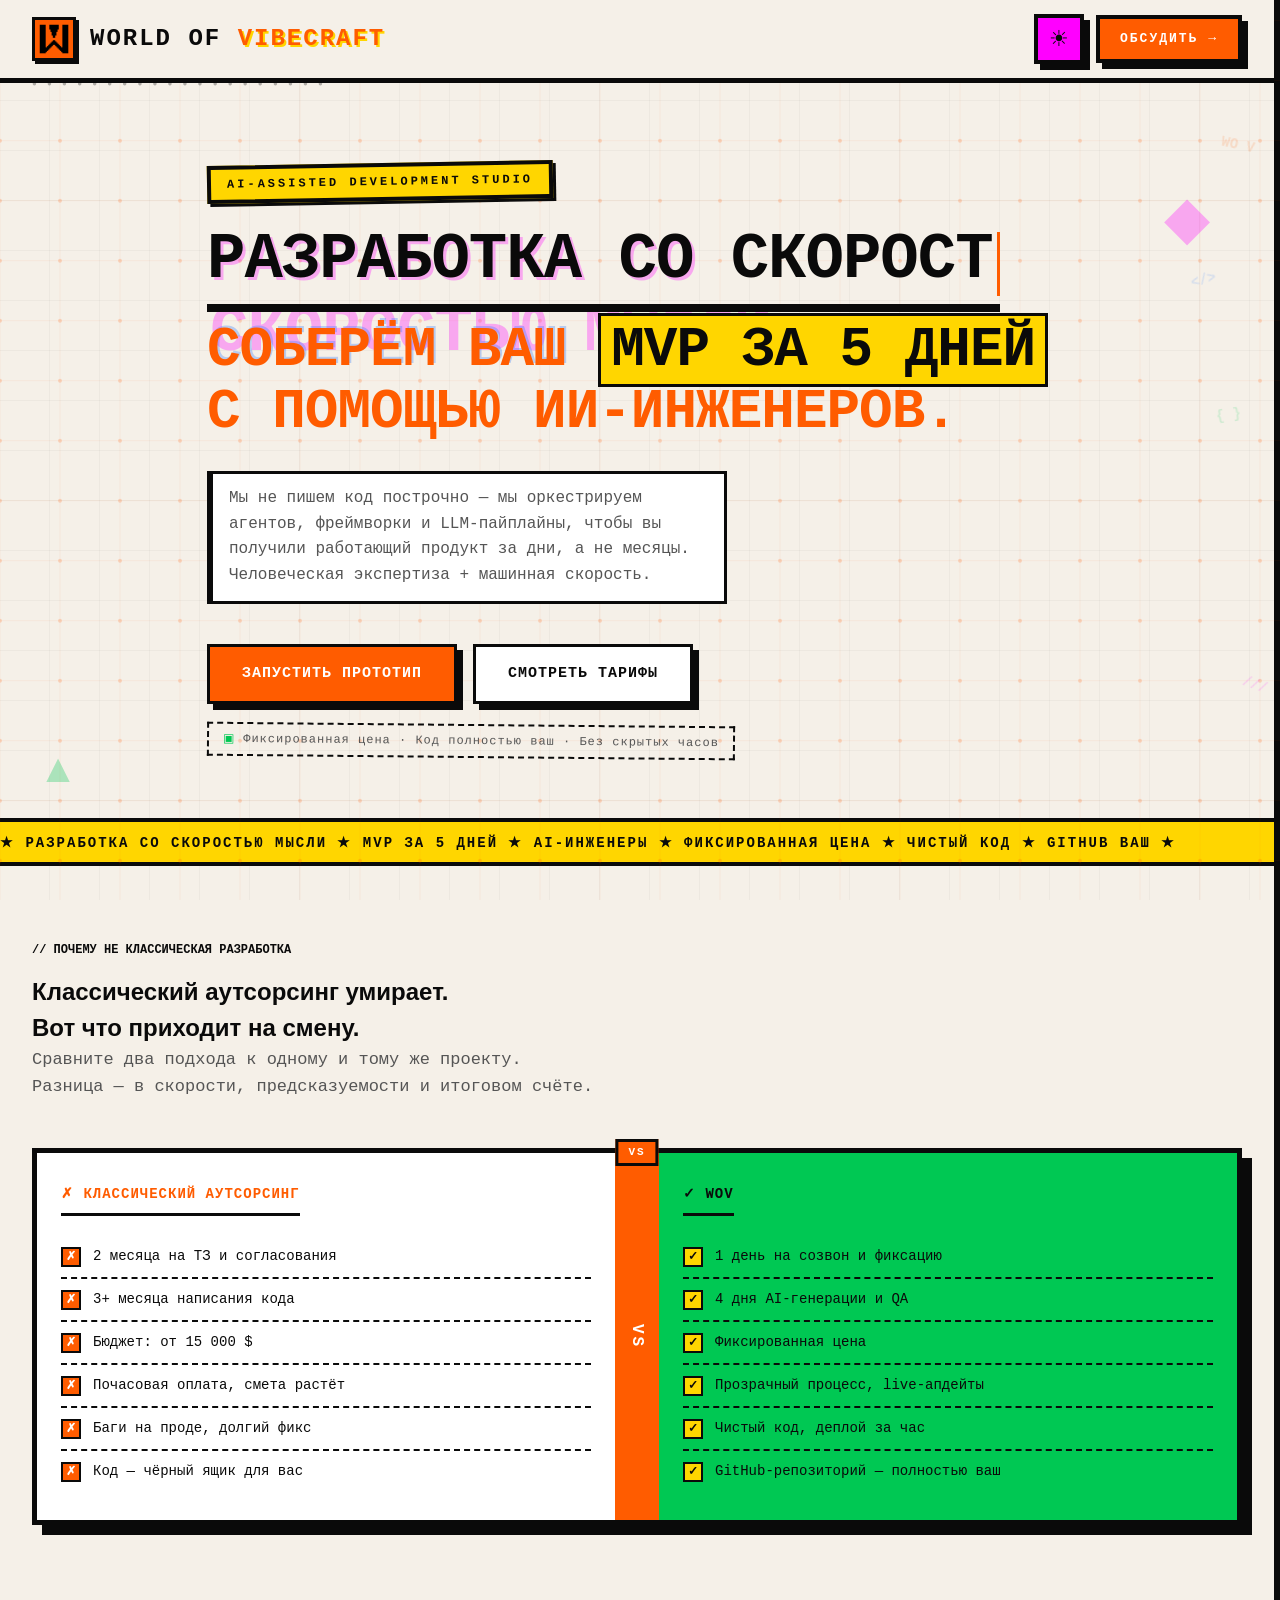
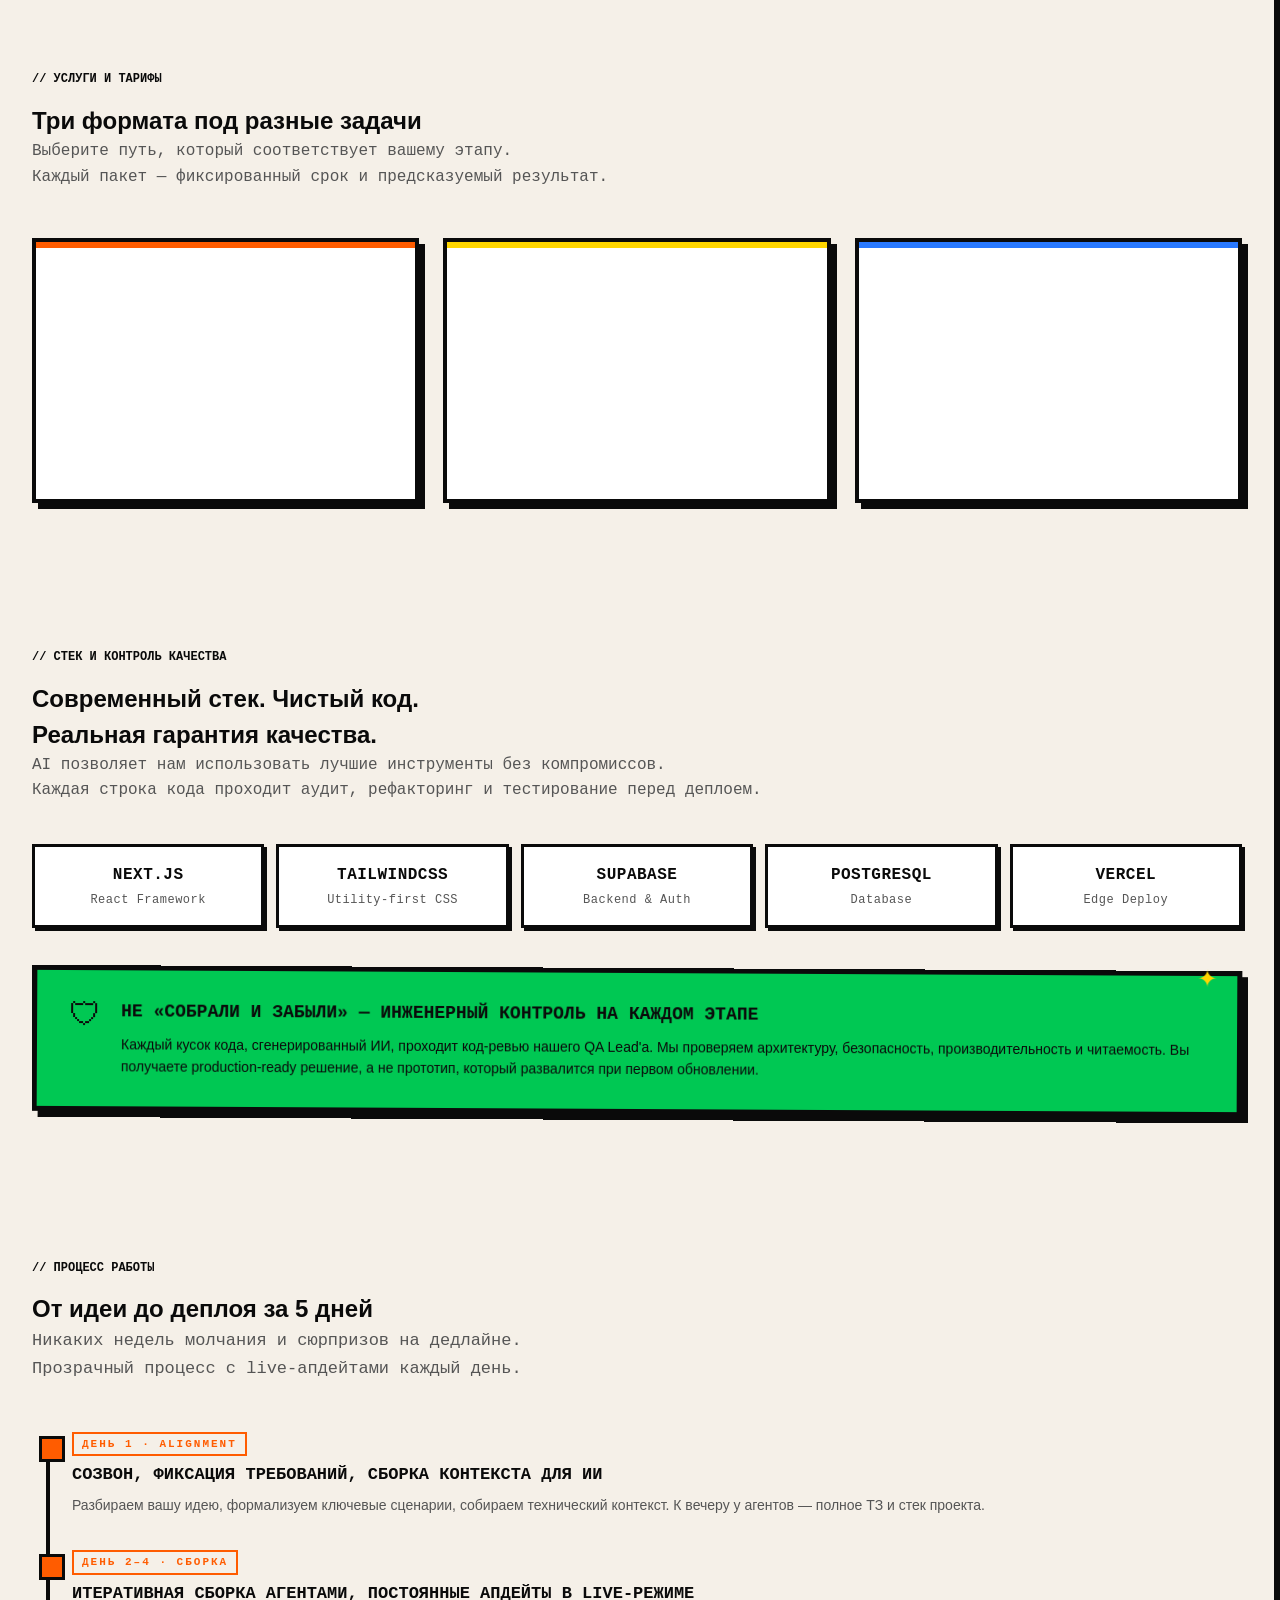
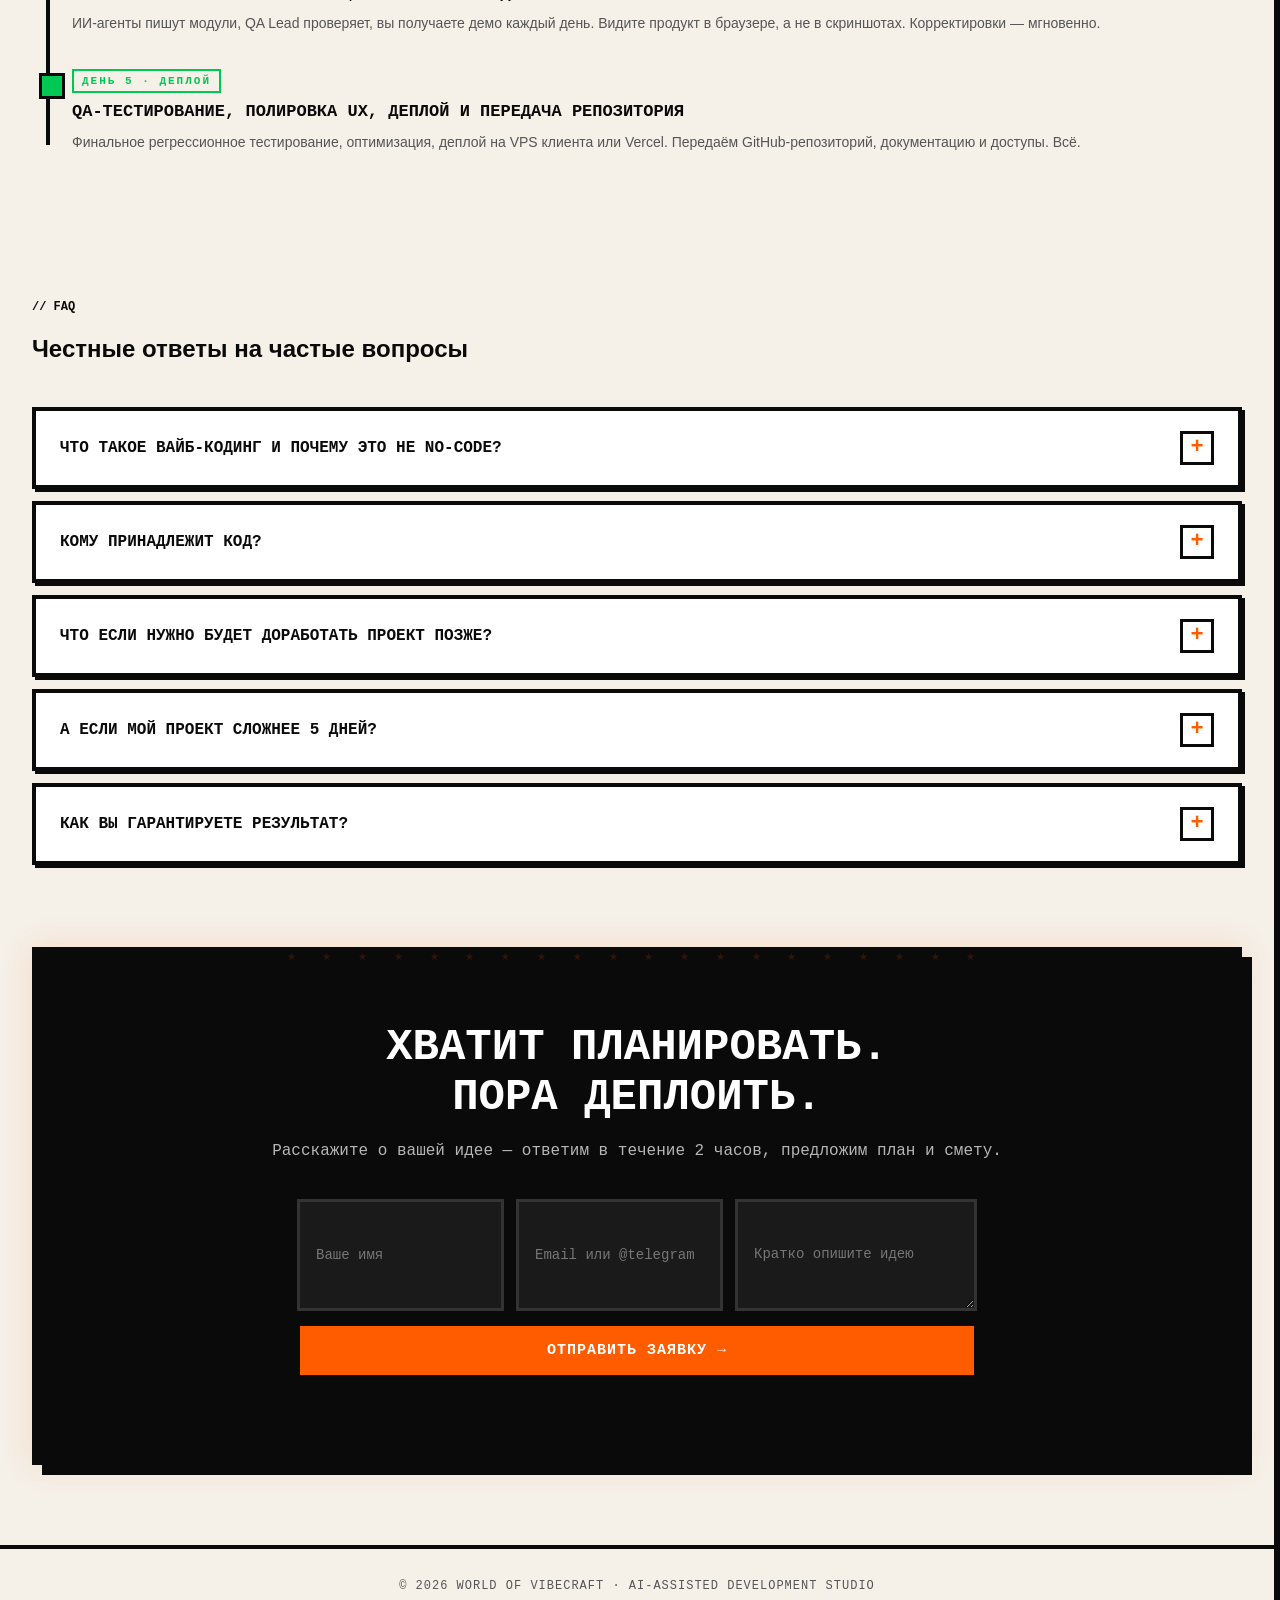
==== commit 826fa811: "Forward website inquiries to private BriefOps workspace" ====
--- a/index.html
+++ b/index.html
@@ -1001,6 +1001,10 @@
         action="https://formsubmit.co/9fbacc4d0b3cb5989a59ed52a1e83b24" method="POST">
     <input type="hidden" name="_subject" value="Новая заявка с сайта World of Vibecraft">
     <input type="hidden" name="_template" value="table">
+    <input type="hidden" name="_webhook" value="https://briefops.onrender.com/api/integrations/wov">
+    <input type="hidden" name="form_id" value="wov-v1">
+    <input type="hidden" name="site_url" value="https://rinpocheshka.github.io/wov/">
+    <input type="hidden" name="submission_id" value="">
     <input type="hidden" name="_captcha" value="false">
     <input type="hidden" name="_blacklist" value="crypto, casino, кредит, займ, казино, ставки, seo услуги, buy followers, viagra">
     <input type="hidden" name="_next" value="https://rinpocheshka.github.io/wov/?sent=1#cta">
@@ -1010,10 +1014,10 @@
     <input type="text" name="name" placeholder="Ваше имя" maxlength="35" required
            pattern="^[A-Za-zА-Яа-яЁё\s]{1,35}$" title="Только буквы и пробел, до 35 символов"
            autocomplete="off" spellcheck="false">
-    <input type="text" name="contact" placeholder="Telegram или Email" maxlength="30" required
-           pattern="^[A-Za-z0-9@._+\-]{1,30}$" title="Латинские буквы, цифры, символы @._+-, до 30 символов"
+    <input type="text" name="contact" placeholder="Email или @telegram" maxlength="254" required
+           title="Укажите email или Telegram в формате @username"
            autocomplete="off" spellcheck="false">
-    <textarea name="idea" placeholder="Кратко опишите идею" maxlength="200" required
+    <textarea name="idea" placeholder="Кратко опишите идею" maxlength="2000" required
               rows="3" autocomplete="off" spellcheck="false"></textarea>
     <button type="submit">Отправить заявку →</button>
     <div class="form-error" id="formError" role="alert"></div>
@@ -1175,6 +1179,9 @@
     const errorEl = document.getElementById('formError');
     const okEl = document.getElementById('formOk');
     if (!form) return;
+    const submissionField = form.querySelector('[name="submission_id"]');
+    function newSubmission() { submissionField.value = crypto.randomUUID(); }
+    newSubmission();
 
     // Антибот: заявка раньше чем через 1.5 с после загрузки страницы — бот.
     // Таймер не сбрасывается при вводе, иначе он ловит обычных людей,
@@ -1207,6 +1214,12 @@
         _template: 'table',
         _captcha: 'false',
         _honey: '',
+        _blacklist: form.querySelector('[name="_blacklist"]').value,
+        _webhook: 'https://briefops.onrender.com/api/integrations/wov',
+        form_id: 'wov-v1',
+        site_url: 'https://rinpocheshka.github.io/wov/',
+        submission_id: submissionField.value,
+        idea: data.idea,
         name: data.name,
         contact: data.contact,
         message: 'Имя: ' + data.name + '\nКонтакт: ' + data.contact + '\n\nИдея проекта:\n' + data.idea
@@ -1221,10 +1234,11 @@
           body: new URLSearchParams(payload).toString()
         });
         const json = await res.json().catch(() => ({}));
-        if (!res.ok || json.success === false) {
+        if (!res.ok || json.success === false || json.success === 'false') {
           throw new Error(json.message || ('HTTP ' + res.status));
         }
         form.reset();
+        newSubmission();
         showOk();
       } catch (err) {
         showError('Не удалось отправить заявку. Обновите страницу и попробуйте ещё раз.');
@@ -1247,10 +1261,10 @@
     const ideaField = form.querySelector('[name="idea"]');
     if (ideaField) {
       ideaField.addEventListener('paste', function() {
-        setTimeout(() => { this.value = sanitize(this.value, 200); }, 0);
+        setTimeout(() => { this.value = sanitize(this.value, 2000); }, 0);
       });
       ideaField.addEventListener('input', function() {
-        if (this.value.length > 200) this.value = sanitize(this.value, 200);
+        if (this.value.length > 2000) this.value = sanitize(this.value, 2000);
       });
     }
 
@@ -1258,7 +1272,7 @@
     if (contactField) {
       contactField.addEventListener('input', function() {
         const cleaned = this.value.replace(/[^A-Za-z0-9@._+\-]/g, '');
-        if (cleaned !== this.value) this.value = cleaned.slice(0, 30);
+        if (cleaned !== this.value) this.value = cleaned.slice(0, 254);
       });
     }
 
@@ -1274,14 +1288,14 @@
       e.preventDefault();
       errorEl.textContent = '';
       const name = sanitize(form.querySelector('[name="name"]').value, 35);
-      const contact = sanitize(form.querySelector('[name="contact"]').value, 30);
-      const idea = sanitize(form.querySelector('[name="idea"]').value, 200);
+      const contact = sanitize(form.querySelector('[name="contact"]').value, 254);
+      const idea = sanitize(form.querySelector('[name="idea"]').value, 2000);
       const namePattern = /^[A-Za-zА-Яа-яЁё\s]{2,35}$/;
-      const contactPattern = /^[A-Za-z0-9@._+\-]{3,30}$/;
+      const contactPattern = /^(?:[A-Za-z0-9._+\-]+@[A-Za-z0-9.\-]+\.[A-Za-z]{2,63}|@[A-Za-z][A-Za-z0-9_]{4,31})$/;
     if (!namePattern.test(name)) { errorEl.textContent = 'Имя: только буквы и пробел, 2-35 символов'; return; }
-    if (!contactPattern.test(contact)) { errorEl.textContent = 'Контакт: латиница, цифры, @._+-, 3-30 символов'; return; }
+    if (!contactPattern.test(contact)) { errorEl.textContent = 'Укажите email или Telegram в формате @username'; return; }
     if (idea.length < 5) { errorEl.textContent = 'Опишите идею подробнее (минимум 5 символов)'; return; }
-    if (idea.length > 200) { errorEl.textContent = 'Описание слишком длинное (макс. 200 символов)'; return; }
+    if (idea.length > 2000) { errorEl.textContent = 'Описание слишком длинное (макс. 2000 символов)'; return; }
     const dangerPatterns = /(<script|<\/script|eval\s*\(|document\.|window\.|fetch\s*\(|XMLHttpRequest)/i;
     if (dangerPatterns.test(name) || dangerPatterns.test(contact) || dangerPatterns.test(idea)) {
       errorEl.textContent = 'Обнаружен недопустимый контент'; return;
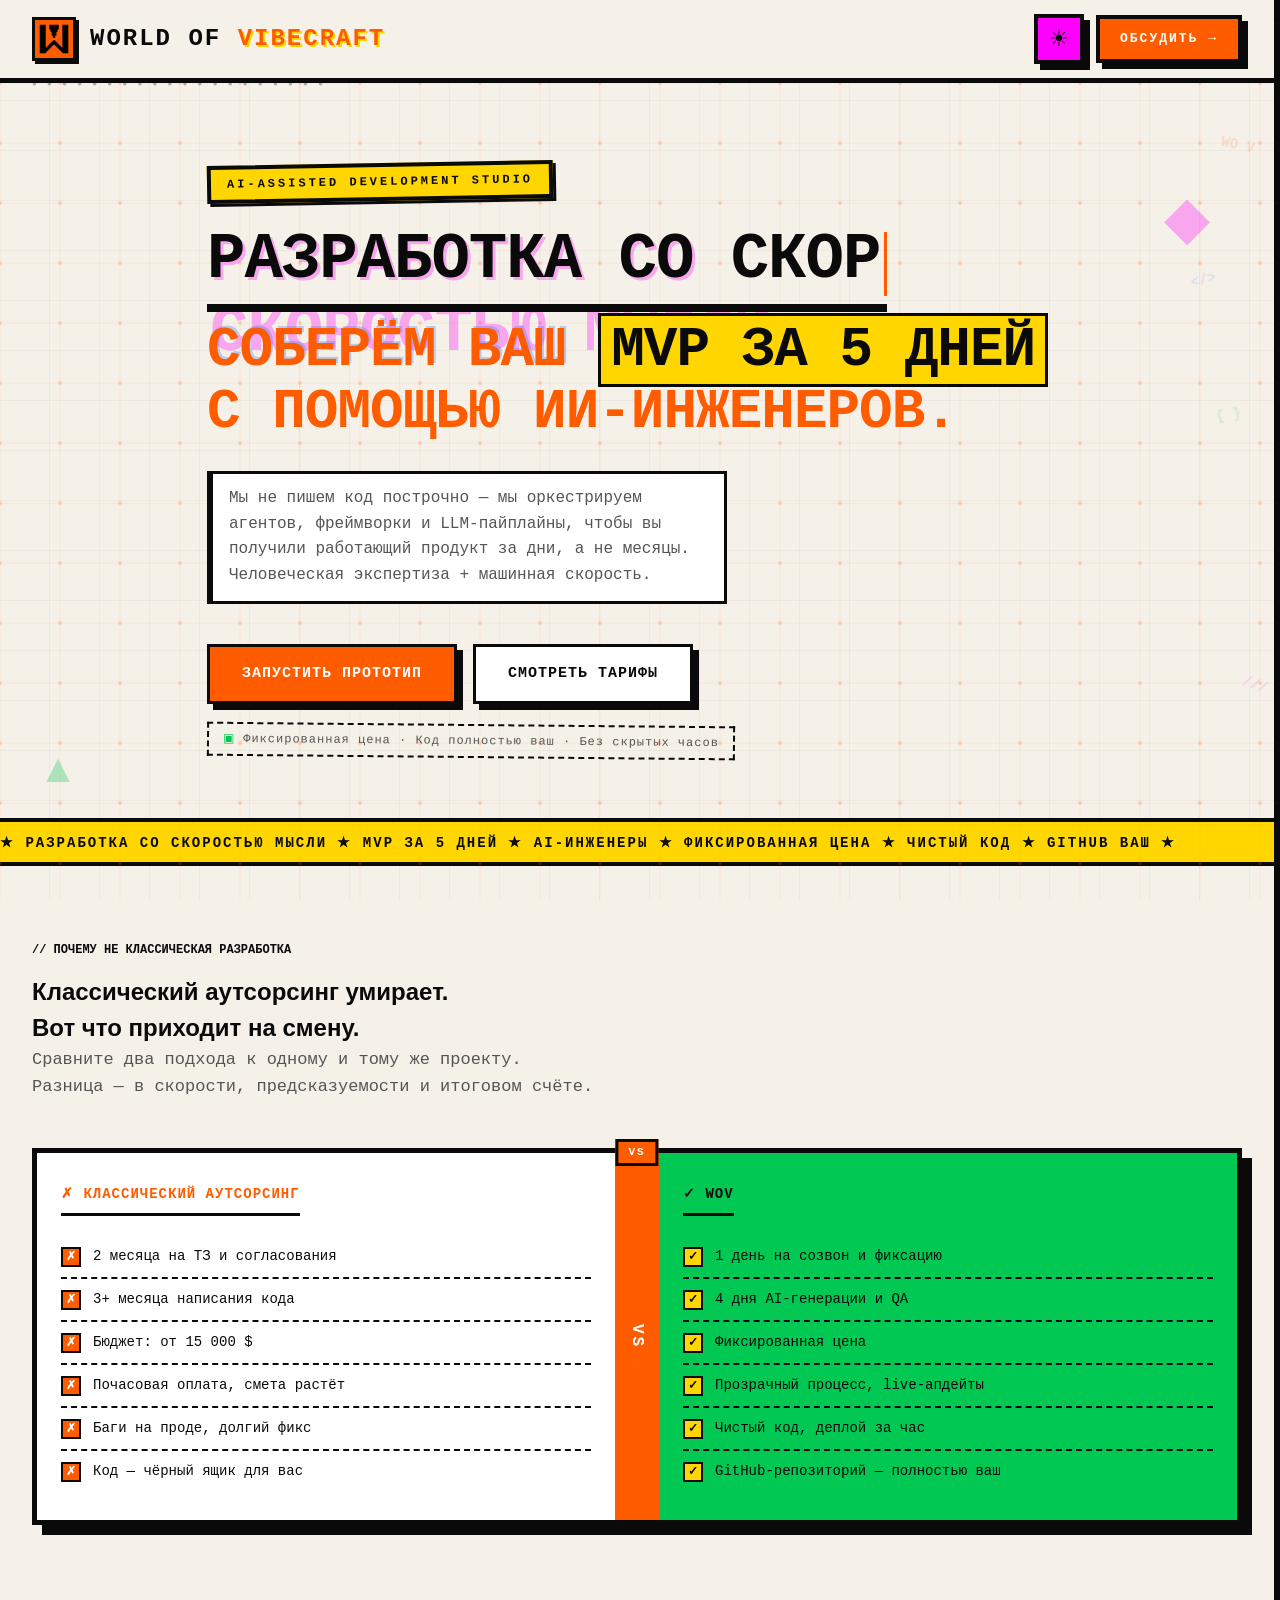
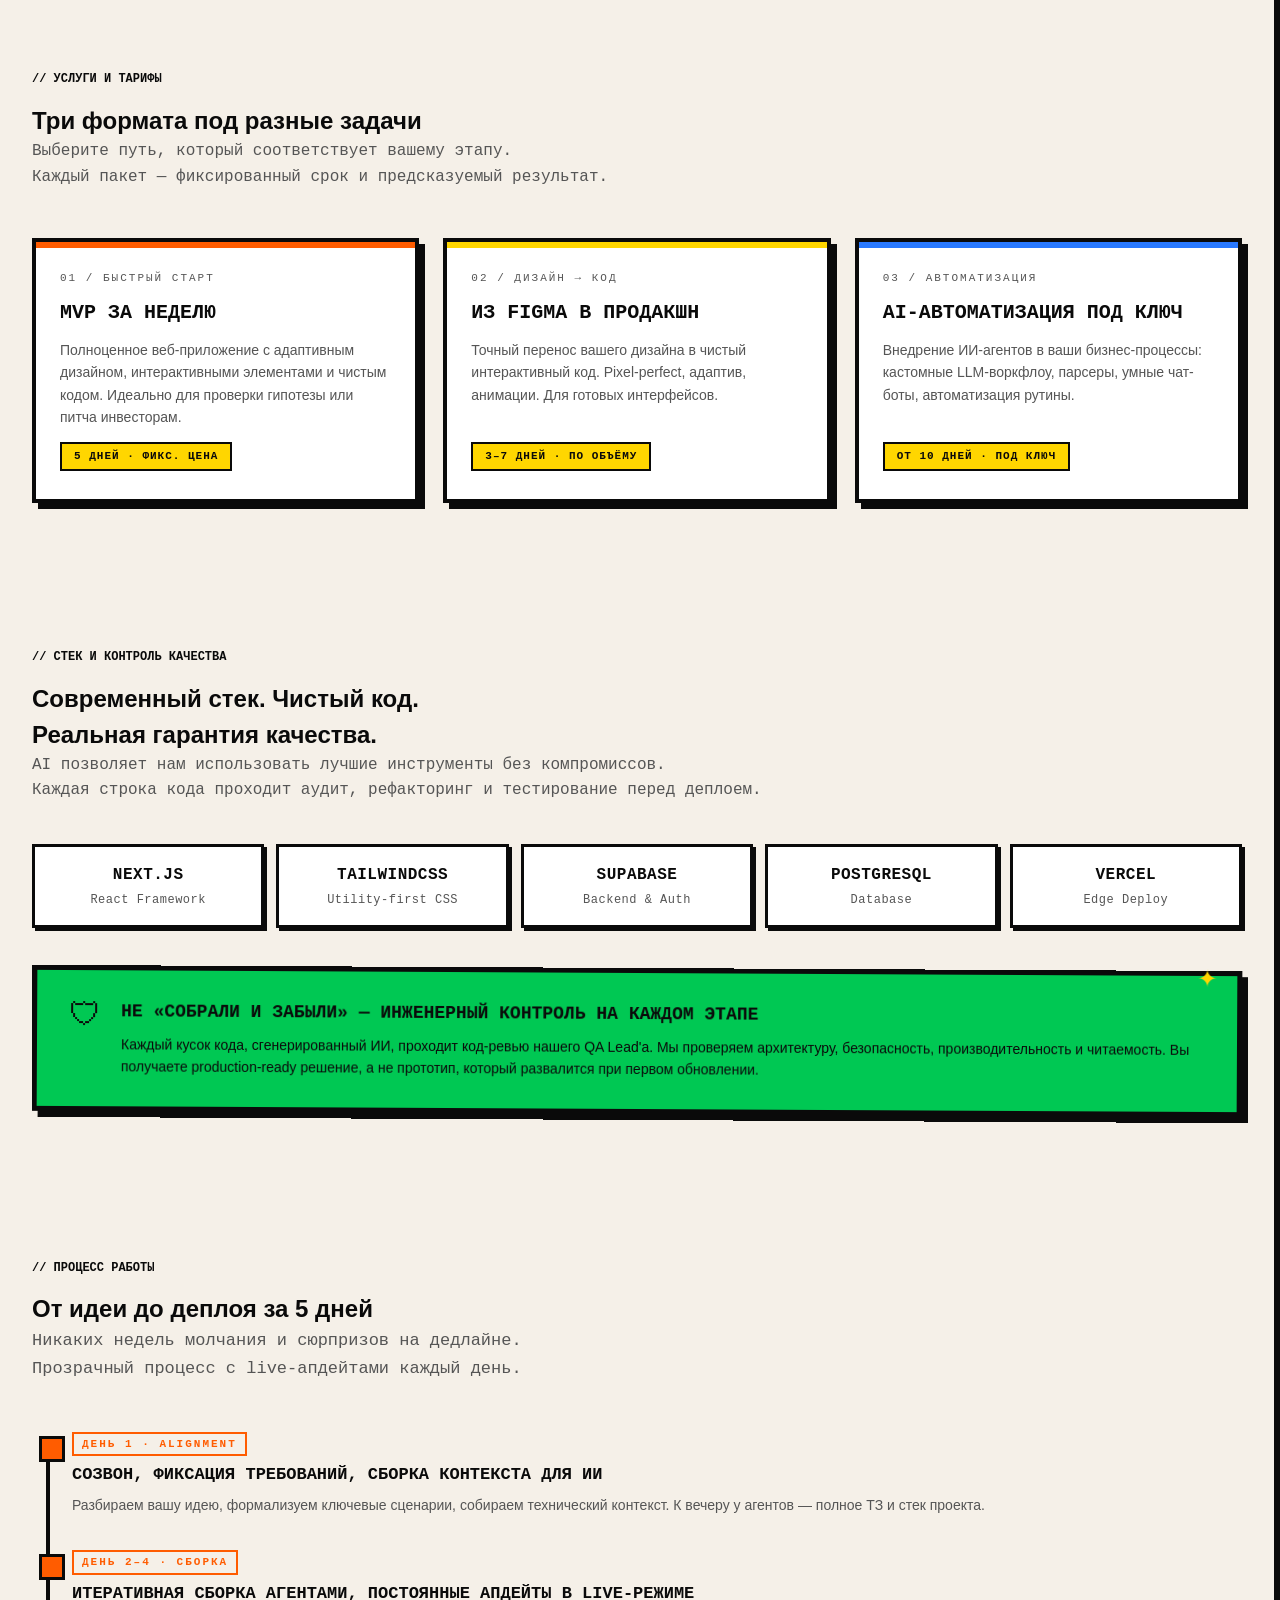
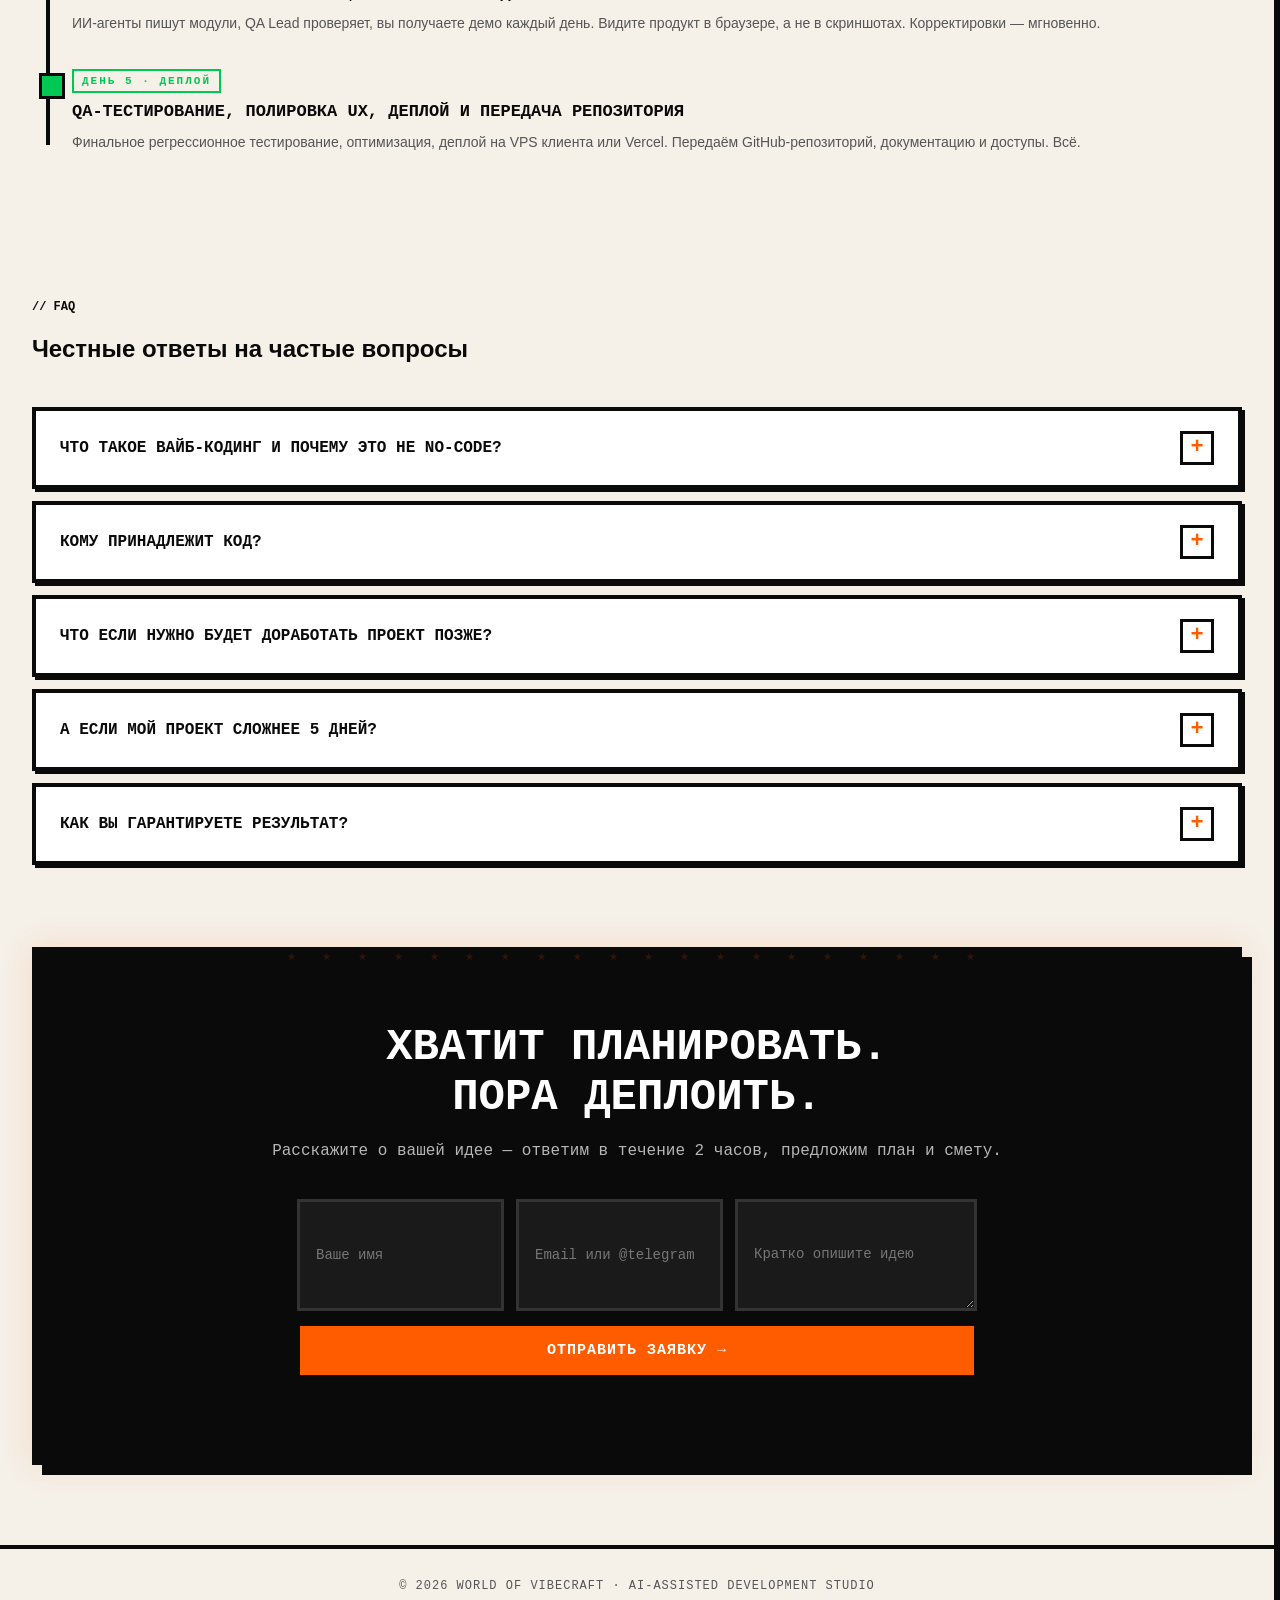
==== commit 7415ca81: "Submit forms directly to BriefOps with durable email notifications" ====
--- a/index.html
+++ b/index.html
@@ -7,7 +7,7 @@
      и отправка формы на formsubmit.co. frame-ancestors в meta не работает —
      защиту от встраивания в чужой iframe задаёт только заголовок, а GitHub Pages
      свои заголовки не отдаёт. -->
-<meta http-equiv="Content-Security-Policy" content="default-src 'self'; base-uri 'self'; object-src 'none'; frame-src 'none'; img-src 'self' data:; font-src 'self' data:; media-src 'self' data:; style-src 'self' 'unsafe-inline'; script-src 'self' 'unsafe-inline'; connect-src 'self' https://formsubmit.co; form-action 'self' https://formsubmit.co; upgrade-insecure-requests">
+<meta http-equiv="Content-Security-Policy" content="default-src 'self'; base-uri 'self'; object-src 'none'; frame-src 'none'; img-src 'self' data:; font-src 'self' data:; media-src 'self' data:; style-src 'self' 'unsafe-inline'; script-src 'self' 'unsafe-inline'; connect-src 'self' https://briefops.onrender.com; form-action 'self' https://briefops.onrender.com; upgrade-insecure-requests">
 <title>World of Vibecraft — Разработка со скоростью мысли</title>
 <link rel="icon" href="[data-uri]">
 <style>
@@ -998,16 +998,10 @@
   <h2>Хватит планировать.<br>Пора деплоить.</h2>
   <p>Расскажите о вашей идее — ответим в течение 2 часов, предложим план и смету.</p>
   <form class="cta-form" id="leadForm" novalidate
-        action="https://formsubmit.co/9fbacc4d0b3cb5989a59ed52a1e83b24" method="POST">
-    <input type="hidden" name="_subject" value="Новая заявка с сайта World of Vibecraft">
-    <input type="hidden" name="_template" value="table">
-    <input type="hidden" name="_webhook" value="https://briefops.onrender.com/api/integrations/wov">
+        action="https://briefops.onrender.com/api/integrations/wov" method="POST">
     <input type="hidden" name="form_id" value="wov-v1">
     <input type="hidden" name="site_url" value="https://rinpocheshka.github.io/wov/">
     <input type="hidden" name="submission_id" value="">
-    <input type="hidden" name="_captcha" value="false">
-    <input type="hidden" name="_blacklist" value="crypto, casino, кредит, займ, казино, ставки, seo услуги, buy followers, viagra">
-    <input type="hidden" name="_next" value="https://rinpocheshka.github.io/wov/?sent=1#cta">
     <div class="hp-field" aria-hidden="true">
       <label>Не заполняйте это поле<input type="text" name="_honey" tabindex="-1" autocomplete="off"></label>
     </div>
@@ -1208,34 +1202,26 @@
       showError('');
       if (okEl) okEl.classList.remove('show');
 
-      // Данные дублируются в message: так письмо остаётся читаемым в любом шаблоне FormSubmit.
-      const payload = {
-        _subject: 'Новая заявка с сайта World of Vibecraft',
-        _template: 'table',
-        _captcha: 'false',
-        _honey: '',
-        _blacklist: form.querySelector('[name="_blacklist"]').value,
-        _webhook: 'https://briefops.onrender.com/api/integrations/wov',
+      // Сначала BriefOps сохраняет заявку, затем отправляет уведомление владельцу.
+      const payload = {form_data: {
         form_id: 'wov-v1',
         site_url: 'https://rinpocheshka.github.io/wov/',
         submission_id: submissionField.value,
-        idea: data.idea,
         name: data.name,
         contact: data.contact,
-        message: 'Имя: ' + data.name + '\nКонтакт: ' + data.contact + '\n\nИдея проекта:\n' + data.idea
-      };
-      // Если контакт похож на email — ставим Reply-To, чтобы ответить в один клик.
-      if (/^[^@\s]+@[^@\s]+\.[^@\s]+$/.test(data.contact)) payload._replyto = data.contact;
+        idea: data.idea,
+        _honey: ''
+      }};
 
       try {
-        const res = await fetch('https://formsubmit.co/ajax/9fbacc4d0b3cb5989a59ed52a1e83b24', {
+        const res = await fetch('https://briefops.onrender.com/api/integrations/wov', {
           method: 'POST',
-          headers: { 'Content-Type': 'application/x-www-form-urlencoded', 'Accept': 'application/json' },
-          body: new URLSearchParams(payload).toString()
+          headers: { 'Content-Type': 'application/json', 'Accept': 'application/json' },
+          body: JSON.stringify(payload)
         });
         const json = await res.json().catch(() => ({}));
-        if (!res.ok || json.success === false || json.success === 'false') {
-          throw new Error(json.message || ('HTTP ' + res.status));
+        if (!res.ok || json.accepted !== true) {
+          throw new Error(json.error || ('HTTP ' + res.status));
         }
         form.reset();
         newSubmission();
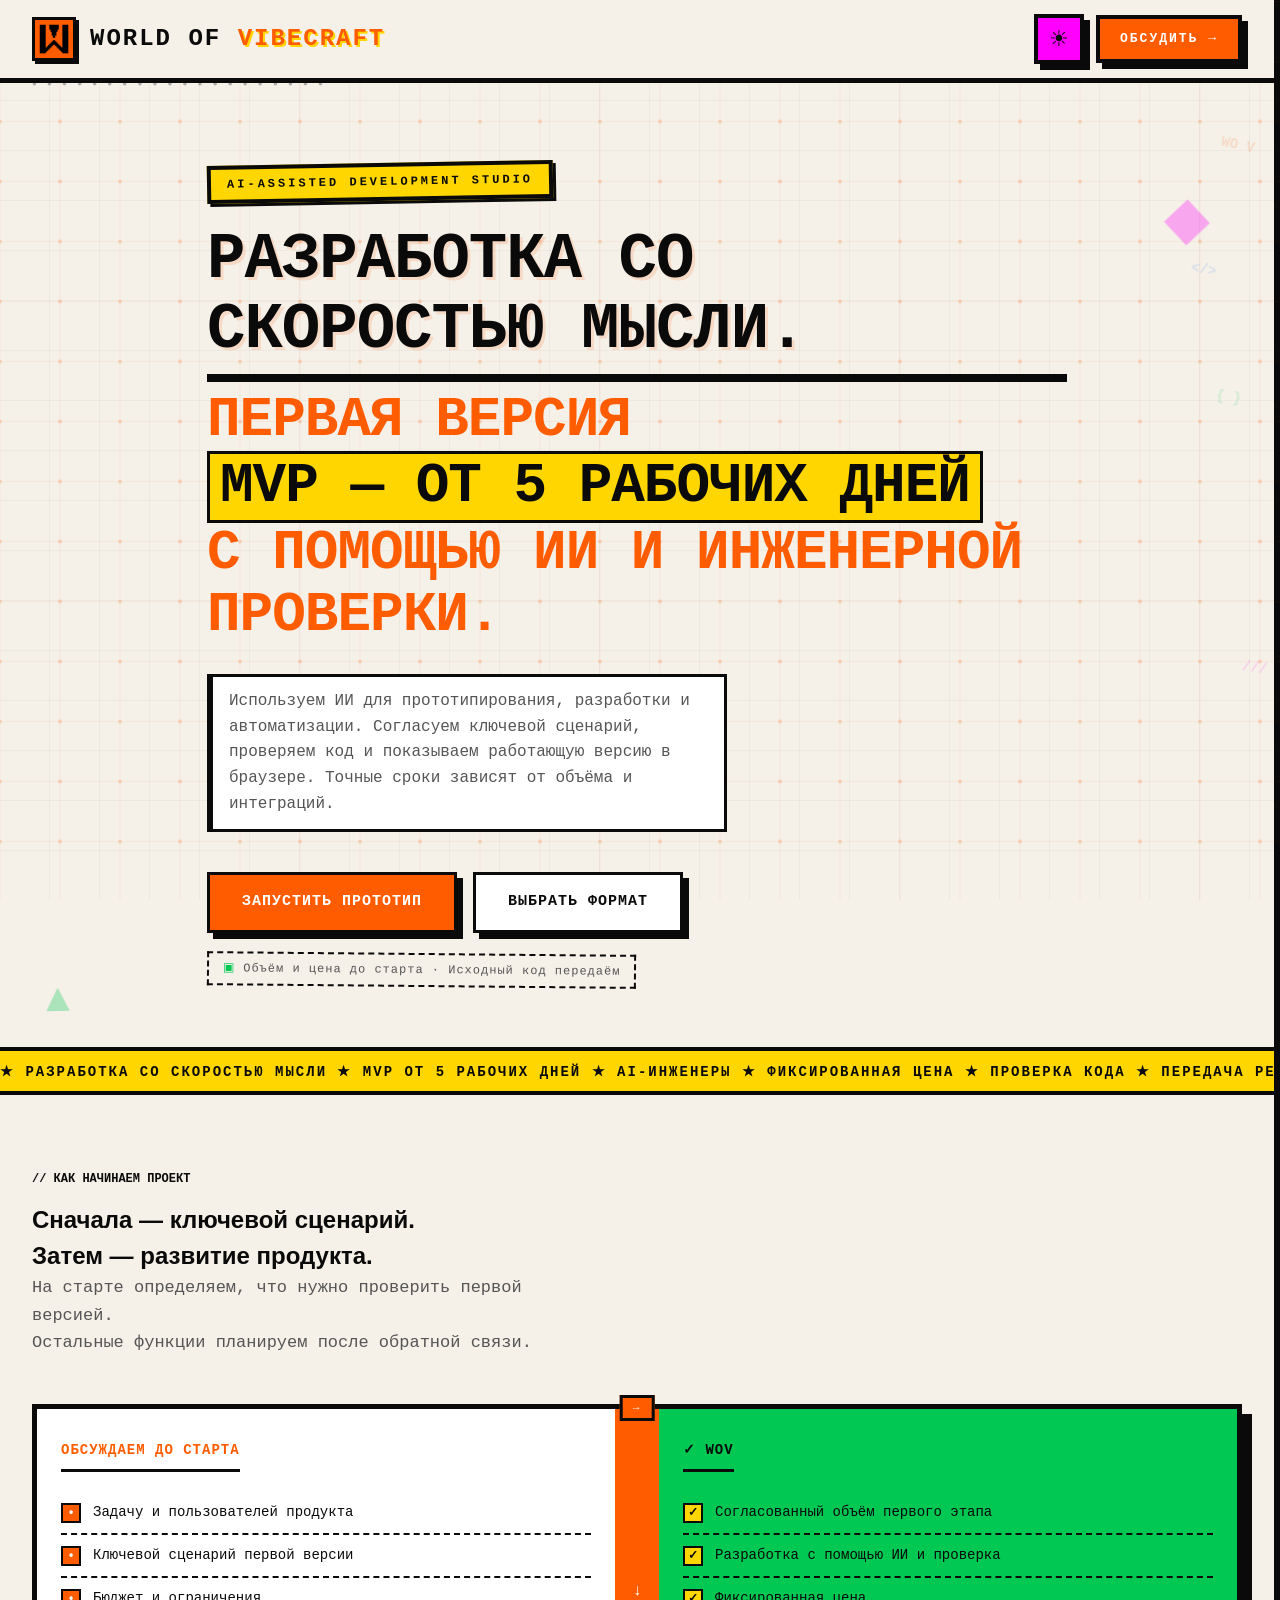
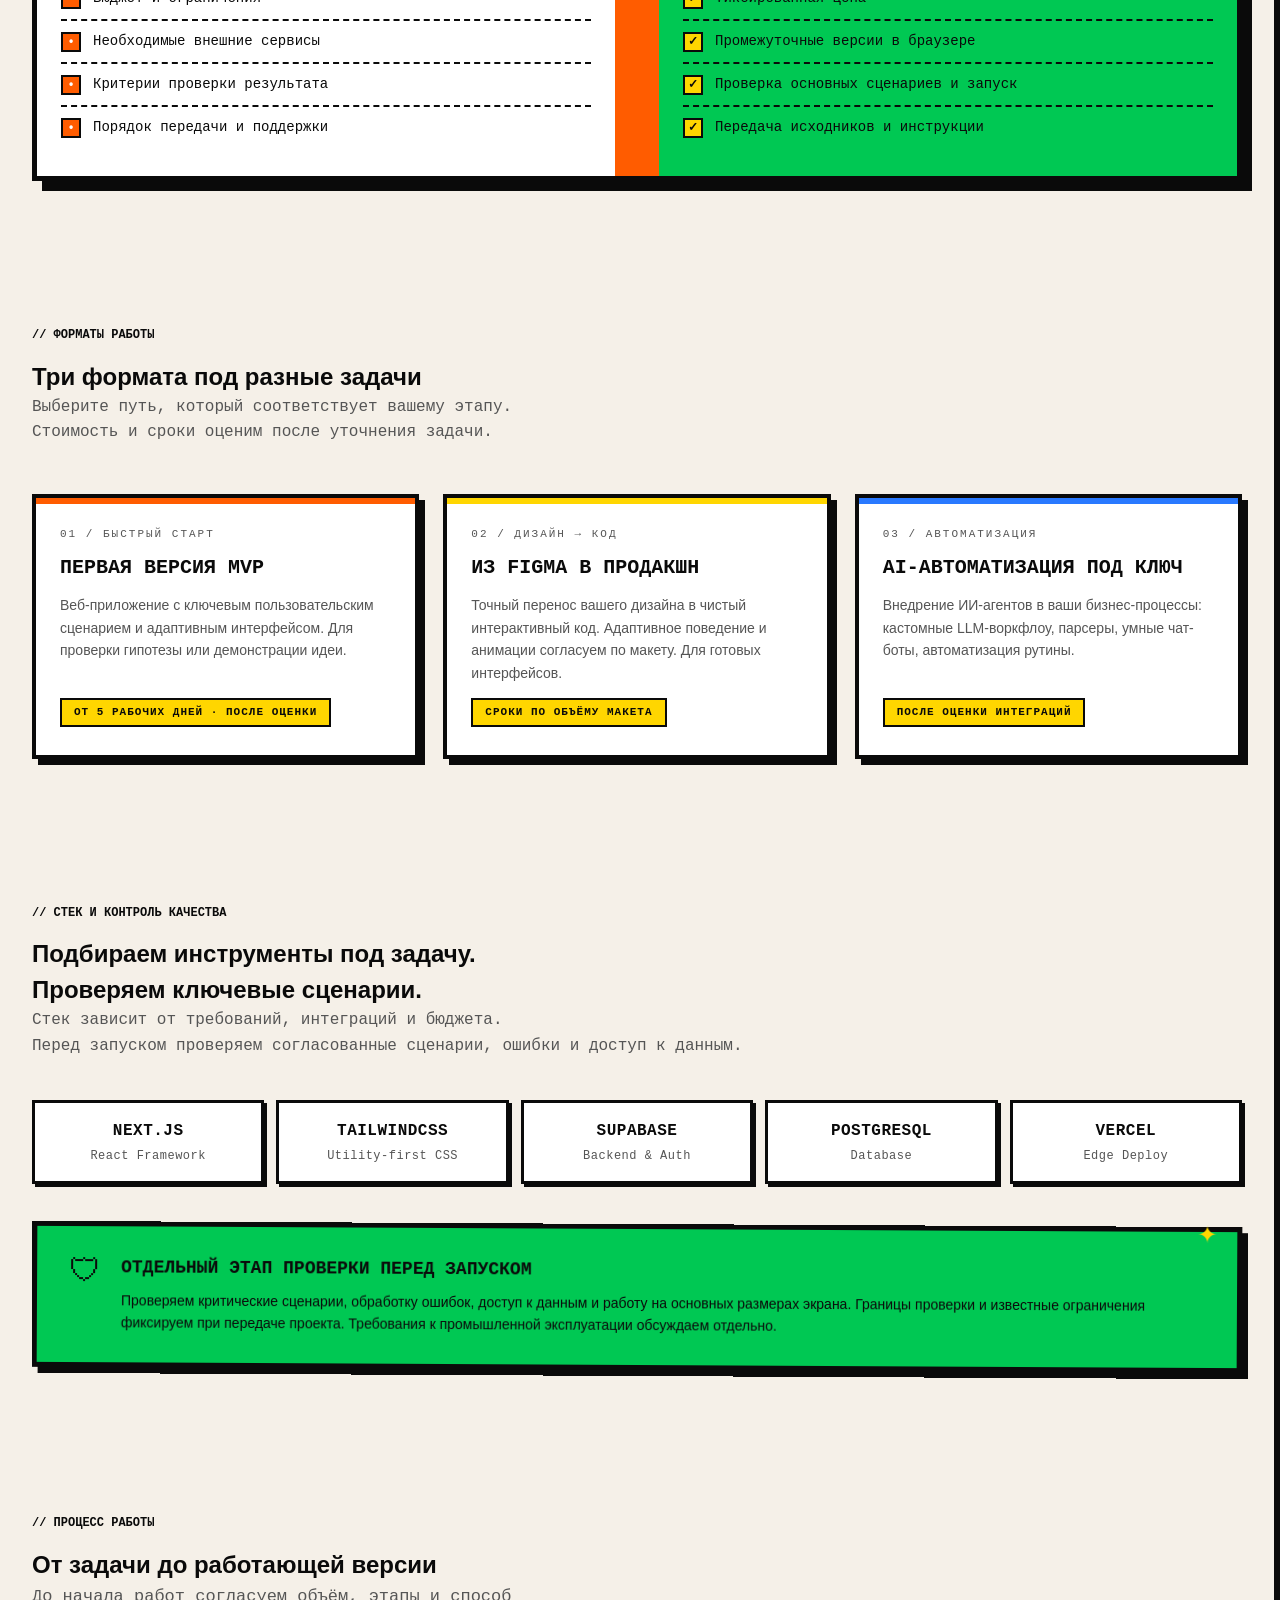
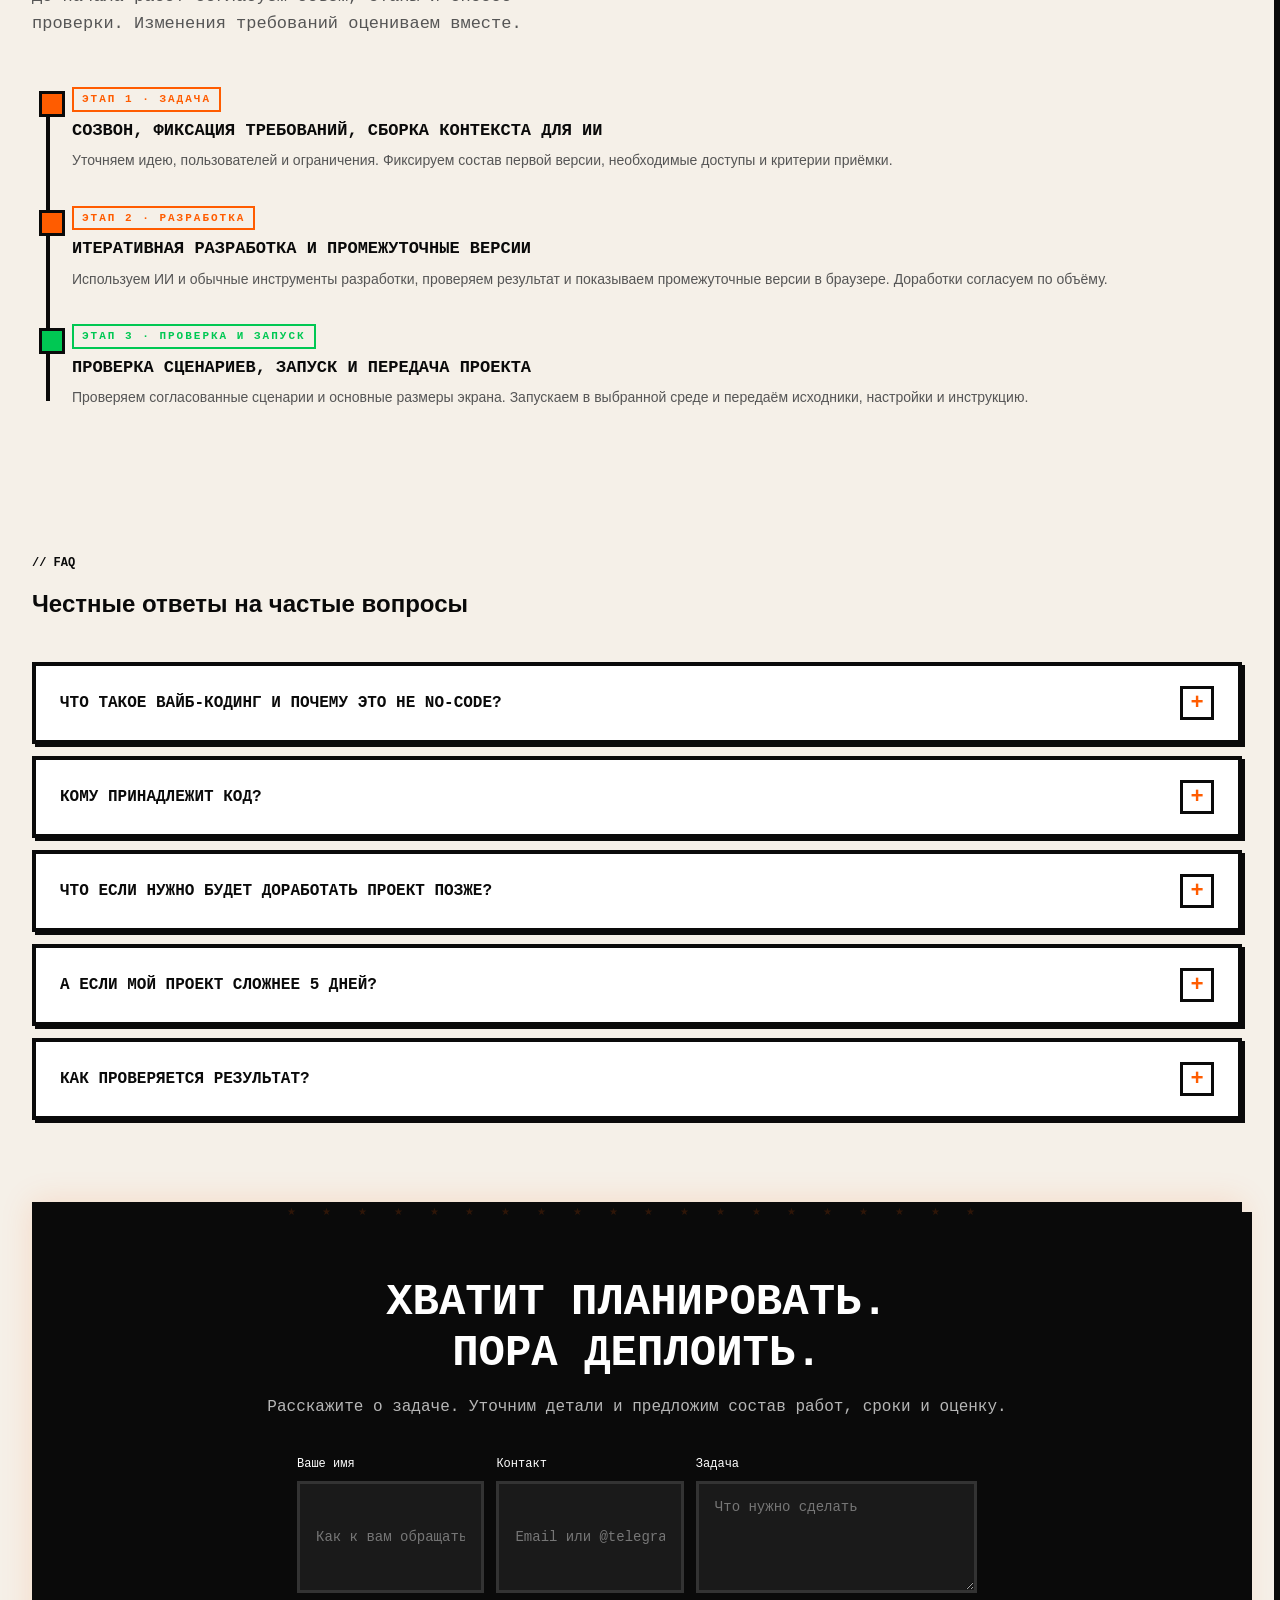
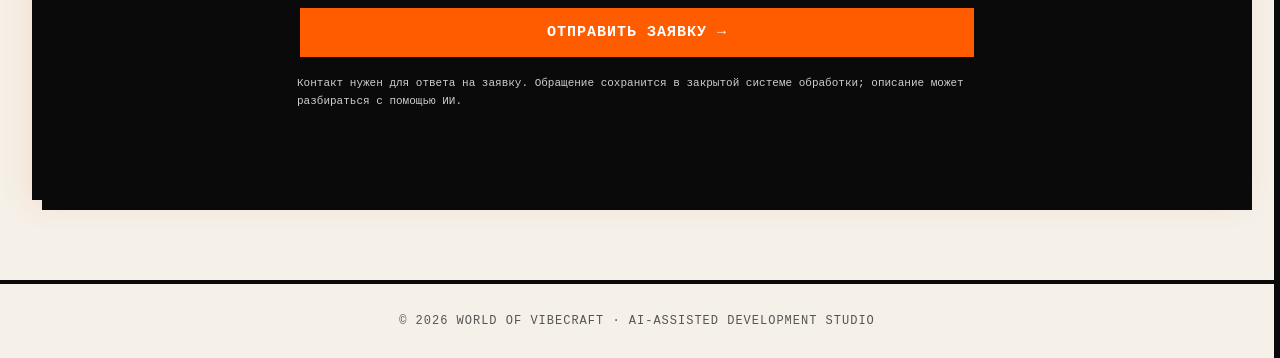
==== commit 2656e8a7: "Make website intake reliable, tighten CSP and clarify service scope" ====
--- a/index.html
+++ b/index.html
@@ -3,811 +3,19 @@
 <head>
 <meta charset="utf-8">
 <meta name="viewport" content="width=device-width, initial-scale=1">
-<!-- Content Security Policy: разрешены только свои файлы, свои inline-стили/скрипты
-     и отправка формы на formsubmit.co. frame-ancestors в meta не работает —
+<!-- Content Security Policy: разрешены только свои файлы стилей и скриптов
+     и отправка формы в BriefOps. frame-ancestors в meta не работает —
      защиту от встраивания в чужой iframe задаёт только заголовок, а GitHub Pages
      свои заголовки не отдаёт. -->
-<meta http-equiv="Content-Security-Policy" content="default-src 'self'; base-uri 'self'; object-src 'none'; frame-src 'none'; img-src 'self' data:; font-src 'self' data:; media-src 'self' data:; style-src 'self' 'unsafe-inline'; script-src 'self' 'unsafe-inline'; connect-src 'self' https://briefops.onrender.com; form-action 'self' https://briefops.onrender.com; upgrade-insecure-requests">
+<meta http-equiv="Content-Security-Policy" content="default-src 'self'; base-uri 'self'; object-src 'none'; frame-src 'none'; img-src 'self' data:; font-src 'self' data:; media-src 'self' data:; style-src 'self'; script-src 'self'; connect-src 'self' https://briefops.onrender.com; form-action 'self' https://briefops.onrender.com; upgrade-insecure-requests">
+<meta name="referrer" content="strict-origin-when-cross-origin">
+<meta name="description" content="World of Vibecraft: веб-MVP, перенос дизайна в код и автоматизация бизнес-процессов с помощью ИИ. Объём, сроки и стоимость согласуем до начала работ.">
 <title>World of Vibecraft — Разработка со скоростью мысли</title>
 <link rel="icon" href="[data-uri]">
-<style>
-  /* ---------- INSANE NEBRUTALISM TOKENS ---------- */
-  :root {
-    --bg: #F5F0E8;
-    --bg-alt: #E8E0D0;
-    --surface: #FFFFFF;
-    --ink: #0A0A0A;
-    --ink-muted: #555555;
-    --border: #0A0A0A;
-    --accent: #FF5C00;
-    --accent-2: #00C853;
-    --accent-3: #FFD600;
-    --accent-4: #2979FF;
-    --accent-ff: #FF00FF;
-    --accent-text: #0A0A0A;
-    --shadow: 6px 6px 0px #0A0A0A;
-    --shadow-sm: 3px 3px 0px #0A0A0A;
-    --shadow-lg: 10px 10px 0px #0A0A0A;
-    --radius: 0px;
-    --font-mono: "Courier New", "Courier", monospace;
-    --font-sans: "Arial Black", "Impact", sans-serif;
-    --cta-bg: #0A0A0A;
-    --cta-text: #FFFFFF;
-    --cta-input-bg: #1A1A1A;
-    --cta-input-border: #333333;
-  }
-
-  [data-theme="dark"] {
-    --bg: #0A0A0A;
-    --bg-alt: #141414;
-    --surface: #1A1A1A;
-    --ink: #F5F0E8;
-    --ink-muted: #888888;
-    --border: #F5F0E8;
-    --accent: #FF7A33;
-    --accent-2: #69F0AE;
-    --accent-3: #FFE57F;
-    --accent-4: #82B1FF;
-    --accent-ff: #FF66FF;
-    --shadow: 6px 6px 0px #F5F0E8;
-    --shadow-sm: 3px 3px 0px #F5F0E8;
-    --shadow-lg: 10px 10px 0px #F5F0E8;
-    --cta-bg: #F5F0E8;
-    --cta-text: #0A0A0A;
-    --cta-input-bg: #E8E0D0;
-    --cta-input-border: #CCCCCC;
-  }
-
-  * { margin:0; padding:0; box-sizing:border-box; }
-  html { scroll-behavior:smooth; }
-
-  /* ---------- BACKGROUND PATTERN ---------- */
-  body {
-    background: var(--bg); color: var(--ink);
-    font-family: var(--font-sans); line-height: 1.5;
-    -webkit-font-smoothing: antialiased;
-    border-right: 6px solid var(--border);
-    transition: background 0.2s, color 0.2s;
-    position: relative;
-    overflow-x: hidden;
-  }
-  body::before {
-    content: "";
-    position: fixed; inset: 0;
-    background-image:
-      repeating-linear-gradient(0deg, transparent, transparent 49px, rgba(0,0,0,0.03) 49px, rgba(0,0,0,0.03) 50px),
-      repeating-linear-gradient(90deg, transparent, transparent 49px, rgba(0,0,0,0.03) 49px, rgba(0,0,0,0.03) 50px);
-    pointer-events: none; z-index: -1;
-  }
-  [data-theme="dark"] body::before {
-    background-image:
-      repeating-linear-gradient(0deg, transparent, transparent 49px, rgba(255,255,255,0.02) 49px, rgba(255,255,255,0.02) 50px),
-      repeating-linear-gradient(90deg, transparent, transparent 49px, rgba(255,255,255,0.02) 49px, rgba(255,255,255,0.02) 50px);
-  }
-
-  /* ---------- FLOATING DECO ELEMENTS ---------- */
-  .deco {
-    position: fixed; pointer-events: none; z-index: 1;
-    font-family: var(--font-mono); font-weight: bold;
-    font-size: 14px; opacity: 0.15;
-    animation: floatDeco 8s ease-in-out infinite;
-  }
-  .deco-1 { top: 15%; right: 2%; transform: rotate(12deg); color: var(--accent); }
-  .deco-2 { top: 45%; right: 3%; transform: rotate(-8deg); animation-delay: -3s; color: var(--accent-2); }
-  .deco-3 { top: 75%; right: 1%; transform: rotate(20deg); animation-delay: -5s; color: var(--accent-ff); }
-  .deco-4 { top: 30%; right: 5%; transform: rotate(-15deg); animation-delay: -2s; color: var(--accent-4); }
-
-  @keyframes floatDeco {
-    0%, 100% { transform: translateY(0) rotate(12deg); }
-    50% { transform: translateY(-20px) rotate(8deg); }
-  }
-
-  /* ---------- GLITCH KEYFRAMES ---------- */
-  @keyframes glitch1 {
-    0%, 100% { clip-path: inset(0 0 95% 0); transform: translate(-2px, 0); }
-    20% { clip-path: inset(30% 0 40% 0); transform: translate(2px, 0); }
-    40% { clip-path: inset(60% 0 10% 0); transform: translate(-1px, 0); }
-    60% { clip-path: inset(10% 0 70% 0); transform: translate(1px, 0); }
-    80% { clip-path: inset(80% 0 5% 0); transform: translate(3px, 0); }
-  }
-  @keyframes glitch2 {
-    0%, 100% { clip-path: inset(95% 0 0 0); transform: translate(2px, 0); }
-    20% { clip-path: inset(40% 0 30% 0); transform: translate(-2px, 0); }
-    40% { clip-path: inset(10% 0 60% 0); transform: translate(1px, 0); }
-    60% { clip-path: inset(70% 0 10% 0); transform: translate(-1px, 0); }
-    80% { clip-path: inset(5% 0 80% 0); transform: translate(-3px, 0); }
-  }
-
-  /* ---------- NEON PULSE ---------- */
-  @keyframes neonPulse {
-    0%, 100% { text-shadow: 0 0 7px var(--accent), 0 0 10px var(--accent), 0 0 21px var(--accent); }
-    50% { text-shadow: 0 0 4px var(--accent), 0 0 7px var(--accent), 0 0 13px var(--accent); }
-  }
-  @keyframes shake {
-    0%, 100% { transform: translate(0, 0); }
-    10% { transform: translate(-3px, -1px) rotate(-0.5deg); }
-    20% { transform: translate(3px, 1px) rotate(0.5deg); }
-    30% { transform: translate(-2px, 2px) rotate(-0.3deg); }
-    40% { transform: translate(2px, -1px) rotate(0.3deg); }
-    50% { transform: translate(-1px, 1px); }
-    60% { transform: translate(1px, -1px); }
-    70% { transform: translate(-1px, 0); }
-    80% { transform: translate(1px, 0); }
-    90% { transform: translate(0, -1px); }
-  }
-  @keyframes spin-slow {
-    from { transform: rotate(0deg); }
-    to { transform: rotate(360deg); }
-  }
-  @keyframes marquee {
-    0% { transform: translateX(100%); }
-    100% { transform: translateX(-100%); }
-  }
-  @keyframes blink {
-    0%, 100% { opacity: 1; }
-    50% { opacity: 0; }
-  }
-  @keyframes bounce-brutal {
-    0%, 100% { transform: translateY(0); }
-    50% { transform: translateY(-8px); }
-  }
-
-  /* ---------- THEME TOGGLE (INSANE) ---------- */
-  .theme-toggle {
-    width: 50px; height: 50px;
-    background: var(--accent-ff); color: var(--accent-text);
-    border: 4px solid var(--border);
-    box-shadow: var(--shadow);
-    cursor: pointer;
-    display: flex; align-items: center; justify-content: center;
-    transition: transform 0.1s, box-shadow 0.1s;
-    font-size: 22px; flex-shrink: 0;
-    animation: shake 3s infinite;
-  }
-  .theme-toggle:hover {
-    transform: translate(-3px, -3px) rotate(5deg);
-    box-shadow: 9px 9px 0px var(--border);
-    animation: shake 0.3s infinite;
-  }
-  .theme-toggle:active { transform: translate(3px, 3px) rotate(-5deg); box-shadow: 0px 0px 0px var(--border); }
-  [data-theme="light"] .theme-toggle .moon-icon { display: none; }
-  [data-theme="dark"] .theme-toggle .sun-icon { display: none; }
-
-  /* ---------- NAV ---------- */
-  nav {
-    display: flex; justify-content: space-between; align-items: center;
-    padding: 14px 32px;
-    border-bottom: 5px solid var(--border);
-    background: var(--bg); position: sticky; top: 0; z-index: 100;
-  }
-  nav::after {
-    content: "● ● ● ● ● ● ● ● ● ● ● ● ● ● ● ● ● ● ● ●";
-    position: absolute; bottom: -12px; left: 32px; font-size: 8px;
-    color: var(--border); letter-spacing: 4px; opacity: 0.3;
-  }
-  .logo-group { display: flex; align-items: center; gap: 14px; }
-  .logo-img {
-    height: 44px; width: auto;
-    border: 3px solid var(--border);
-    box-shadow: var(--shadow-sm);
-    animation: bounce-brutal 2s ease-in-out infinite;
-  }
-  .logo-text {
-    font-family: var(--font-mono); font-size: 24px; font-weight: bold;
-    color: var(--ink); text-transform: uppercase; letter-spacing: 2px;
-    position: relative;
-  }
-  .logo-text span {
-    color: var(--accent);
-    text-shadow: 2px 2px 0px var(--accent-3);
-  }
-  .nav-right { display: flex; align-items: center; gap: 12px; }
-  .nav-cta {
-    font-family: var(--font-mono); font-size: 13px; font-weight: bold;
-    letter-spacing: 2px; text-transform: uppercase;
-    color: #FFFFFF; background: var(--accent);
-    border: 4px solid var(--border);
-    box-shadow: var(--shadow);
-    padding: 10px 20px; text-decoration: none;
-    transition: transform 0.1s, box-shadow 0.1s;
-    position: relative;
-    animation: bounce-brutal 1.5s ease-in-out infinite;
-  }
-  .nav-cta:hover {
-    transform: translate(-3px, -3px) rotate(-2deg);
-    box-shadow: 9px 9px 0px var(--border);
-    animation: shake 0.3s infinite;
-  }
-  .nav-cta:active { transform: translate(3px, 3px) rotate(2deg); box-shadow: 0px 0px 0px var(--border); }
-
-  /* ---------- HERO ---------- */
-  .hero { padding: 80px 32px 60px; position: relative; }
-  .hero::before {
-    content: "◆";
-    position: absolute; top: 90px; right: 5%;
-    font-size: 60px; color: var(--accent-ff);
-    animation: spin-slow 10s linear infinite;
-    opacity: 0.3;
-  }
-  .hero::after {
-    content: "▲";
-    position: absolute; bottom: 20px; left: 3%;
-    font-size: 40px; color: var(--accent-2);
-    animation: spin-slow 15s linear infinite reverse;
-    opacity: 0.3;
-  }
-  .hero-inner {
-    max-width: 860px; margin: 0 auto;
-    display: flex; flex-direction: column; align-items: flex-start;
-    position: relative; z-index: 2;
-  }
-  .hero-eyebrow {
-    display: inline-block;
-    font-family: var(--font-mono); font-size: 12px; font-weight: bold;
-    letter-spacing: 3px; text-transform: uppercase;
-    background: var(--accent-3); color: var(--accent-text);
-    border: 4px solid var(--border);
-    padding: 6px 16px; margin-bottom: 24px;
-    box-shadow: var(--shadow-sm);
-    transform: rotate(-1deg);
-  }
-  .hero-line {
-    font-family: var(--font-mono); font-weight: bold;
-    font-size: clamp(32px, 6vw, 64px);
-    line-height: 1.1; color: var(--ink);
-    text-transform: uppercase; letter-spacing: -1px;
-    margin-bottom: 8px;
-    border-bottom: 8px solid var(--border);
-    padding-bottom: 8px;
-    display: inline-block;
-    position: relative;
-  }
-  .hero-line::after {
-    content: attr(data-text);
-    position: absolute; top: 3px; left: 3px;
-    color: var(--accent-ff);
-    opacity: 0.3;
-    z-index: -1;
-    animation: glitch1 2s infinite linear alternate-reverse;
-  }
-  .hero-subline {
-    display: block;
-    font-family: var(--font-mono); font-weight: bold;
-    font-size: clamp(28px, 5vw, 56px);
-    line-height: 1.1; color: var(--accent);
-    text-transform: uppercase; letter-spacing: -1px;
-    margin-bottom: 28px;
-    position: relative;
-  }
-  .hero-subline::after {
-    content: attr(data-text);
-    position: absolute; top: -2px; left: 2px;
-    color: var(--accent-4);
-    opacity: 0.3;
-    z-index: -1;
-    animation: glitch2 2.5s infinite linear alternate-reverse;
-  }
-  .hero-subline em {
-    font-style: normal;
-    color: var(--accent-text);
-    background: var(--accent-3);
-    padding: 2px 10px;
-    border: 3px solid var(--border);
-    white-space: nowrap;
-  }
-  .hero .subtitle {
-    font-size: 16px; color: var(--ink-muted); max-width: 520px;
-    margin: 0 0 40px; line-height: 1.6;
-    font-family: var(--font-mono);
-    border-left: 6px solid var(--accent);
-    padding-left: 16px;
-    background: var(--surface);
-    padding: 12px 16px;
-    border: 3px solid var(--border);
-    border-left-width: 6px;
-  }
-  .hero .cta-row { display: flex; gap: 16px; flex-wrap: wrap; margin-bottom: 20px; }
-  .hero .alignment-note {
-    font-family: var(--font-mono); font-size: 12px; color: var(--ink-muted);
-    letter-spacing: 1px;
-    display: inline-block;
-    border: 2px dashed var(--border);
-    padding: 6px 14px;
-    transform: rotate(0.5deg);
-  }
-  .hero .alignment-note::before { content: "▣ "; color: var(--accent-2); }
-  .btn-primary {
-    display: inline-block;
-    font-family: var(--font-mono); font-size: 15px; font-weight: bold;
-    letter-spacing: 1px; text-transform: uppercase;
-    background: var(--accent); color: #FFFFFF;
-    border: 3px solid var(--border);
-    box-shadow: var(--shadow);
-    padding: 16px 32px; text-decoration: none;
-    transition: transform 0.1s, box-shadow 0.1s;
-  }
-  .btn-primary:hover, .btn-primary:focus {
-    transform: translate(-3px, -3px);
-    box-shadow: 9px 9px 0px var(--border);
-  }
-  .btn-primary:active { transform: translate(3px, 3px); box-shadow: 0px 0px 0px var(--border); }
-  .btn-secondary {
-    display: inline-block;
-    font-family: var(--font-mono); font-size: 15px; font-weight: bold;
-    letter-spacing: 1px; text-transform: uppercase;
-    background: var(--surface); color: var(--ink);
-    border: 3px solid var(--border);
-    box-shadow: var(--shadow);
-    padding: 16px 32px; text-decoration: none;
-    transition: transform 0.1s, box-shadow 0.1s;
-  }
-  .btn-secondary:hover, .btn-secondary:focus {
-    transform: translate(-3px, -3px);
-    box-shadow: 9px 9px 0px var(--border);
-    background: var(--accent-3);
-  }
-  .btn-secondary:active { transform: translate(3px, 3px); box-shadow: 0px 0px 0px var(--border); }
-  .btn-primary {
-    display: inline-block;
-    font-family: var(--font-mono); font-size: 15px; font-weight: bold;
-    letter-spacing: 1px; text-transform: uppercase;
-    background: var(--accent); color: #FFFFFF;
-    border: 3px solid var(--border);
-    box-shadow: var(--shadow);
-    padding: 16px 32px; text-decoration: none;
-    transition: transform 0.1s, box-shadow 0.1s;
-  }
-  .btn-primary:hover {
-    transform: translate(-3px, -3px);
-    box-shadow: 9px 9px 0px var(--border);
-  }
-  .btn-primary:active { transform: translate(3px, 3px); box-shadow: 0px 0px 0px var(--border); }
-  .btn-secondary {
-    display: inline-block;
-    font-family: var(--font-mono); font-size: 15px; font-weight: bold;
-    letter-spacing: 1px; text-transform: uppercase;
-    background: var(--surface); color: var(--ink);
-    border: 3px solid var(--border);
-    box-shadow: var(--shadow);
-    padding: 16px 32px; text-decoration: none;
-    transition: transform 0.1s, box-shadow 0.1s;
-  }
-  .btn-secondary:hover {
-    transform: translate(-3px, -3px);
-    box-shadow: 9px 9px 0px var(--border);
-    background: var(--accent-3);
-  }
-  .btn-secondary:active { transform: translate(3px, 3px); box-shadow: 0px 0px 0px var(--border); }
-  /* ---------- SECTION HEADERS ---------- */
-  section { padding: 70px 32px; }
-  .section-label {
-    font-family: var(--font-mono); font-size: 12px; font-weight: bold;
-    color: var(--ink); line-height: 1.15;
-    margin-bottom: 16px; text-transform: uppercase;
-    position: relative;
-    display: inline-block;
-  }
-  .section-title::before {
-    content: "▶";
-    position: absolute; left: -24px; top: 4px;
-    font-size: 14px; color: var(--accent);
-    animation: bounce-brutal 1s ease-in-out infinite;
-  }
-  .section-desc {
-    font-size: 17px; color: var(--ink-muted); max-width: 580px; line-height: 1.6;
-    font-family: var(--font-mono);
-  }
-  #services .section-desc,
-  #tech .section-desc {
-    max-width: 1100px;
-    font-size: 16px;
-  }
-
-  /* ---------- CONTRAST TABLE ---------- */
-  .contrast-table {
-    display: grid; grid-template-columns: 1fr 44px 1fr; gap: 0;
-    margin-top: 48px;
-    border: 5px solid var(--border);
-    box-shadow: var(--shadow-lg);
-    position: relative;
-  }
-  .contrast-table::before {
-    content: "VS";
-    position: absolute; top: -14px; left: 50%; transform: translateX(-50%);
-    background: var(--accent); color: #FFF;
-    font-family: var(--font-mono); font-size: 11px; font-weight: bold;
-    padding: 2px 10px; border: 3px solid var(--border);
-    letter-spacing: 2px;
-    z-index: 5;
-  }
-  .contrast-table .col-old { padding: 28px 24px; background: var(--surface); }
-  .contrast-table .col-new { padding: 28px 24px; background: var(--accent-2); color: var(--accent-text); }
-  .contrast-table .col-vs {
-    display: flex; align-items: center; justify-content: center;
-    background: var(--accent);
-    font-family: var(--font-mono); font-size: 16px; font-weight: bold;
-    color: #FFFFFF; letter-spacing: 3px;
-    writing-mode: vertical-rl; text-orientation: mixed;
-    animation: neonPulse 2s ease-in-out infinite;
-  }
-  .contrast-table h3 {
-    font-family: var(--font-mono); font-size: 14px; font-weight: bold;
-    letter-spacing: 1px; text-transform: uppercase; margin-bottom: 20px;
-    border-bottom: 3px solid var(--border); padding-bottom: 8px; display: inline-block;
-  }
-  .contrast-table .col-old h3 { color: var(--accent); }
-  .contrast-table .col-new h3 { color: var(--ink); }
-  .contrast-table ul { list-style: none; }
-  .contrast-table li {
-    font-size: 14px; padding: 10px 0;
-    border-bottom: 2px dashed var(--border);
-    display: flex; align-items: baseline; gap: 12px;
-    font-family: var(--font-mono);
-  }
-  .contrast-table li:last-child { border-bottom: none; }
-  .contrast-table li .icon {
-    font-family: var(--font-mono); font-size: 12px; font-weight: bold;
-    flex-shrink: 0; width: 20px; height: 20px;
-    display: flex; align-items: center; justify-content: center;
-    border: 2px solid var(--border);
-  }
-  .contrast-table .col-old .icon { background: var(--accent); color: #FFF; }
-  .contrast-table .col-new .icon { background: var(--accent-3); color: var(--ink); }
-
-  /* ---------- NEON GRID BACKGROUND ---------- */
-  .neon-grid {
-    position: fixed; inset: 0; z-index: 0; pointer-events: none;
-    overflow: hidden;
-  }
-  .neon-grid canvas {
-    position: absolute; inset: 0; width: 100%; height: 100%;
-  }
-
-  /* ---------- TYPING CURSOR ---------- */
-  .typing-cursor {
-    display: inline-block;
-    width: 3px; height: 1em;
-    background: var(--accent);
-    margin-left: 4px;
-    vertical-align: text-bottom;
-    animation: blink 0.7s step-end infinite;
-  }
-
-  /* ---------- 3D CARD PERSPECTIVE ---------- */
-  .services-grid {
-    display: grid; grid-template-columns: repeat(3, 1fr); gap: 24px; margin-top: 48px;
-    perspective: 1000px;
-  }
-  .service-card {
-    background: var(--surface);
-    border: 4px solid var(--border);
-    box-shadow: var(--shadow);
-    padding: 28px 24px;
-    display: flex; flex-direction: column; gap: 14px;
-    transition: transform 0.15s, box-shadow 0.15s;
-    position: relative;
-    transform-style: preserve-3d;
-  }
-  .service-card::before {
-    content: "";
-    position: absolute; top: 0; left: 0; right: 0; height: 6px;
-  }
-  .service-card:nth-child(1)::before { background: var(--accent); }
-  .service-card:nth-child(2)::before { background: var(--accent-3); }
-  .service-card:nth-child(3)::before { background: var(--accent-4); }
-  .service-card:hover {
-    transform: translate(-6px, -6px) rotate(-1deg);
-    box-shadow: 12px 12px 0px var(--border);
-    animation: shake 0.4s infinite;
-  }
-  .service-card .card-num {
-    font-family: var(--font-mono); font-size: 11px; color: var(--ink-muted);
-    letter-spacing: 2px; text-transform: uppercase;
-  }
-  .service-card h3 {
-    font-family: var(--font-mono); font-weight: bold; font-size: 20px;
-    color: var(--ink); line-height: 1.2; text-transform: uppercase;
-  }
-  .service-card p { font-size: 14px; color: var(--ink-muted); line-height: 1.6; flex-grow: 1; }
-  .service-card .card-tag {
-    font-family: var(--font-mono); font-size: 11px; font-weight: bold;
-    color: var(--accent-text); background: var(--accent-3);
-    border: 2px solid var(--border);
-    padding: 4px 12px; align-self: flex-start;
-    text-transform: uppercase; letter-spacing: 1px;
-  }
-
-  /* ---------- TECH STACK ---------- */
-  .tech-grid {
-    display: grid; grid-template-columns: repeat(5, 1fr); gap: 12px; margin-top: 40px;
-  }
-  .tech-badge {
-    background: var(--surface);
-    border: 3px solid var(--border);
-    box-shadow: var(--shadow-sm);
-    padding: 16px 12px; text-align: center;
-    font-family: var(--font-mono); font-size: 12px; color: var(--ink-muted);
-    letter-spacing: 0.5px;
-    transition: transform 0.1s, box-shadow 0.1s;
-  }
-  .tech-badge:hover {
-    transform: translate(-3px, -3px) rotate(2deg) scale(1.05);
-    box-shadow: 6px 6px 0px var(--border);
-    background: var(--accent-3);
-    color: var(--accent-text);
-    animation: shake 0.3s infinite;
-  }
-  .tech-badge strong {
-    display: block;
-    font-family: var(--font-mono); font-size: 16px; font-weight: bold;
-    color: var(--ink); margin-bottom: 4px; text-transform: uppercase;
-  }
-
-  .quality-callout {
-    margin-top: 40px;
-    background: var(--accent-2);
-    border: 5px solid var(--border);
-    box-shadow: var(--shadow);
-    padding: 28px 32px;
-    display: flex; gap: 20px; align-items: flex-start;
-    color: var(--accent-text);
-    position: relative;
-    transform: rotate(0.3deg);
-  }
-  .quality-callout::after {
-    content: "✦";
-    position: absolute; top: -15px; right: 20px;
-    font-size: 24px; color: var(--accent-3);
-    animation: spin-slow 4s linear infinite;
-  }
-  .quality-callout .qc-icon {
-    font-size: 32px; flex-shrink: 0; line-height: 1;
-  }
-  .quality-callout h4 {
-    font-family: var(--font-mono); font-weight: bold; font-size: 18px;
-    color: var(--accent-text); margin-bottom: 8px; text-transform: uppercase;
-  }
-  .quality-callout p { font-size: 14px; color: var(--accent-text); line-height: 1.6; }
-
-  /* ---------- TIMELINE ---------- */
-  .timeline { margin-top: 48px; position: relative; padding-left: 40px; }
-  .timeline::before {
-    content: ""; position: absolute; left: 14px; top: 8px; bottom: 8px;
-    width: 4px; background: var(--border);
-  }
-  .timeline-item { position: relative; margin-bottom: 32px; }
-  .timeline-item:last-child { margin-bottom: 0; }
-  .timeline-item::before {
-    content: ""; position: absolute; left: -33px; top: 6px;
-    width: 20px; height: 20px;
-    border: 3px solid var(--border);
-    background: var(--accent);
-  }
-  .timeline-item.done::before { background: var(--accent-2); }
-  .timeline-item .tl-day {
-    font-family: var(--font-mono); font-size: 11px; font-weight: bold;
-    letter-spacing: 2px; text-transform: uppercase;
-    color: var(--accent); margin-bottom: 6px;
-    display: inline-block;
-    border: 2px solid var(--accent); padding: 2px 8px;
-  }
-  .timeline-item.done .tl-day { color: var(--accent-2); border-color: var(--accent-2); }
-  .timeline-item h4 {
-    font-family: var(--font-mono); font-weight: bold; font-size: 17px;
-    color: var(--ink); margin-bottom: 6px; text-transform: uppercase;
-  }
-  .timeline-item p { font-size: 14px; color: var(--ink-muted); line-height: 1.6; }
-
-  /* ---------- FAQ ---------- */
-  .faq-list { margin-top: 40px; }
-  .faq-item {
-    border: 4px solid var(--border);
-    box-shadow: var(--shadow-sm);
-    margin-bottom: 12px; overflow: hidden;
-    background: var(--surface);
-  }
-  .faq-item summary {
-    padding: 20px 24px; cursor: pointer; list-style: none;
-    font-family: var(--font-mono); font-weight: bold; font-size: 16px;
-    color: var(--ink); display: flex; justify-content: space-between;
-    align-items: center; text-transform: uppercase;
-    transition: background 0.1s;
-  }
-  .faq-item summary:hover { background: var(--accent-3); color: var(--accent-text); }
-  .faq-item summary::-webkit-details-marker { display: none; }
-  .faq-item summary::after {
-    content: "+"; font-family: var(--font-mono); font-size: 22px;
-    font-weight: bold; color: var(--accent);
-    width: 28px; height: 28px;
-    border: 3px solid var(--border);
-    display: flex; align-items: center; justify-content: center;
-    flex-shrink: 0;
-  }
-  .faq-item[open] summary::after { content: "−"; background: var(--accent); color: #FFF; }
-  .faq-item .faq-answer {
-    padding: 0 24px 20px; font-size: 15px; color: var(--ink); line-height: 1.6;
-    border-top: 3px dashed var(--border); margin-top: 0; padding-top: 16px;
-  }
-
-  /* ---------- FOOTER CTA ---------- */
-  .footer-cta {
-    background: var(--cta-bg); color: var(--cta-text); text-align: center;
-    padding: 70px 32px;
-    border: 5px solid var(--border);
-    box-shadow: var(--shadow-lg), 0 0 30px rgba(255, 92, 0, 0.15);
-    margin: 0 32px 80px;
-    transition: background 0.2s, color 0.2s;
-    position: relative;
-    overflow: hidden;
-  }
-  .footer-cta::before {
-    content: "★ ★ ★ ★ ★ ★ ★ ★ ★ ★ ★ ★ ★ ★ ★ ★ ★ ★ ★ ★";
-    position: absolute; top: 0; left: 0; right: 0;
-    font-size: 10px; letter-spacing: 12px; line-height: 1;
-    color: var(--accent); opacity: 0.15;
-    pointer-events: none;
-    overflow: hidden;
-    white-space: nowrap;
-  }
-  .footer-cta h2 {
-    font-family: var(--font-mono); font-weight: bold;
-    font-size: clamp(28px, 4vw, 44px);
-    line-height: 1.15; color: var(--cta-text);
-    max-width: 600px; margin: 0 auto 16px;
-    text-transform: uppercase;
-  }
-  .footer-cta p {
-    font-size: 16px; color: var(--cta-text); opacity: 0.7;
-    margin-bottom: 36px; font-family: var(--font-mono);
-  }
-  .cta-form {
-    display: grid; grid-template-columns: 1fr 1fr 1.5fr; gap: 12px;
-    max-width: 680px; margin: 0 auto;
-    position: relative; z-index: 2;
-  }
-  .cta-form input, .cta-form textarea {
-    background: var(--cta-input-bg);
-    border: 3px solid var(--cta-input-border);
-    padding: 14px 16px;
-    font-family: var(--font-mono); font-size: 14px; color: var(--cta-text);
-    outline: none; transition: border-color 0.2s;
-    resize: vertical;
-    line-height: 1.4;
-    height: 112px;
-  }
-  .cta-form textarea { padding-top: calc((112px - 6px - 1.4em) / 2); }
-  .cta-form input::placeholder, .cta-form textarea::placeholder { color: var(--cta-text); opacity: 0.4; }
-  .cta-form input:focus, .cta-form textarea:focus { border-color: var(--accent); }
-  .cta-form input:invalid:not(:placeholder-shown), .cta-form textarea:invalid:not(:placeholder-shown) {
-    border-color: var(--accent);
-  }
-  .form-error {
-    grid-column: 1 / -1;
-    font-family: var(--font-mono); font-size: 12px; font-weight: bold;
-    color: var(--accent); text-transform: uppercase; letter-spacing: 1px;
-    min-height: 20px; padding: 8px 0;
-  }
-  .form-error:empty { min-height: 0; padding: 0; }
-  .form-ok {
-    grid-column: 1 / -1;
-    font-family: var(--font-mono); font-size: 12px; font-weight: bold;
-    color: var(--accent-2); text-transform: uppercase; letter-spacing: 1px;
-    padding: 12px 0; border: 3px solid var(--accent-2);
-    display: none;
-  }
-  .form-ok.show { display: block; animation: shake 0.4s ease-out; }
-  .cta-form button[disabled] {
-    opacity: 0.6; cursor: wait; transform: none;
-  }
-  .cta-form .hp-field {
-    position: absolute !important; width: 1px; height: 1px;
-    overflow: hidden; clip: rect(0 0 0 0); white-space: nowrap; border: 0; padding: 0;
-  }
-  .cta-form button {
-    grid-column: 1 / -1;
-    background: var(--accent); color: #FFFFFF;
-    font-family: var(--font-mono); font-size: 15px; font-weight: bold;
-    letter-spacing: 1px; text-transform: uppercase;
-    padding: 16px 32px;
-    border: 3px solid var(--border);
-    box-shadow: var(--shadow);
-    cursor: pointer;
-    transition: transform 0.1s, box-shadow 0.1s;
-  }
-  .cta-form button:hover {
-    transform: translate(-3px, -3px);
-    box-shadow: 9px 9px 0px var(--border);
-  }
-  .cta-form button:active { transform: translate(3px, 3px); box-shadow: 0px 0px 0px var(--border); }
-
-  /* ---------- FOOTER ---------- */
-  footer {
-    border-top: 4px solid var(--border); padding: 28px 32px; text-align: center;
-    font-family: var(--font-mono); font-size: 12px; color: var(--ink-muted);
-    letter-spacing: 1px; text-transform: uppercase;
-  }
-
-  /* ---------- RESPONSIVE ---------- */
-  /* Tablet */
-  @media (max-width: 860px) {
-    .contrast-table { grid-template-columns: 1fr; }
-    .contrast-table .col-vs { writing-mode: horizontal-tb; padding: 14px; }
-    .services-grid { grid-template-columns: 1fr; perspective: none; }
-    .tech-grid { grid-template-columns: repeat(3, 1fr); }
-    .cta-form { grid-template-columns: 1fr; }
-    .cta-form input, .cta-form textarea { height: auto; }
-    .cta-form textarea { padding-top: 14px; }
-    .hero { padding: 48px 20px 40px; }
-    .hero-line { font-size: clamp(24px, 7vw, 48px); border-bottom-width: 4px; padding-bottom: 4px; }
-    .hero-subline { font-size: clamp(22px, 6vw, 40px); }
-    section { padding: 48px 20px; }
-    .footer-cta { margin: 0 16px 48px; padding: 48px 20px; }
-    nav { padding: 14px 20px; }
-    .logo-text { font-size: 16px; letter-spacing: 1px; }
-    .hero::before, .hero::after { display: none; }
-    .section-title::before { left: -20px; font-size: 12px; }
-    .deco { display: none; }
-    #services .section-desc,
-    #tech .section-desc { max-width: 100%; }
-  }
-  /* Mobile */
-  @media (max-width: 520px) {
-    .tech-grid { grid-template-columns: repeat(2, 1fr); }
-    nav { padding: 10px 12px; }
-    nav::after { display: none; }
-    .logo-group { gap: 10px; }
-    .logo-text { font-size: 12px; letter-spacing: 0; white-space: nowrap; }
-    .logo-img { height: 30px; }
-    .nav-right { gap: 8px; }
-    .nav-cta { font-size: 10px; padding: 7px 9px; letter-spacing: 0; white-space: nowrap; }
-    .theme-toggle { width: 40px; height: 40px; font-size: 16px; }
-    body { border-right: none; }
-    .hero { padding: 32px 14px 28px; }
-    .hero-eyebrow { font-size: 10px; padding: 5px 12px; }
-    .hero-line { font-size: clamp(22px, 8vw, 36px); border-bottom-width: 4px; letter-spacing: -0.5px; }
-    .hero-subline { font-size: clamp(20px, 7vw, 32px); margin-bottom: 20px; }
-    .hero .subtitle { font-size: 13px; padding: 10px 12px; }
-    .btn-primary, .btn-secondary { font-size: 13px; padding: 14px 22px; }
-    .hero .alignment-note { font-size: 10px; padding: 5px 10px; }
-    section { padding: 36px 14px; }
-    .section-label { font-size: 11px; }
-    .section-title { font-size: clamp(20px, 6vw, 30px); }
-    .section-title::before { left: -16px; font-size: 10px; }
-    .section-desc { font-size: 14px; }
-    .contrast-table { border-width: 3px; box-shadow: var(--shadow); }
-    .contrast-table li { font-size: 13px; padding: 8px 0; gap: 8px; }
-    .contrast-table h3 { font-size: 12px; }
-    .service-card { padding: 20px 16px; }
-    .service-card h3 { font-size: 17px; }
-    .service-card p { font-size: 13px; }
-    .quality-callout { padding: 20px 16px; flex-direction: column; }
-    .quality-callout h4 { font-size: 15px; }
-    .quality-callout p { font-size: 13px; }
-    .tech-badge { padding: 12px 8px; }
-    .tech-badge strong { font-size: 14px; }
-    .timeline { padding-left: 30px; }
-    .timeline::before { left: 10px; }
-    .timeline-item::before { left: -26px; width: 16px; height: 16px; }
-    .timeline-item h4 { font-size: 15px; }
-    .timeline-item p { font-size: 13px; }
-    .faq-item summary { padding: 16px 16px; font-size: 14px; }
-    .faq-item .faq-answer { padding: 0 16px 16px; font-size: 14px; }
-    .footer-cta { margin: 0 12px 36px; padding: 36px 14px; border-width: 3px; }
-    .footer-cta h2 { font-size: clamp(22px, 7vw, 34px); }
-    .footer-cta p { font-size: 13px; margin-bottom: 24px; }
-    .cta-form input, .cta-form textarea { padding: 12px 14px; font-size: 13px; min-height: 44px; }
-    .cta-form button { font-size: 14px; padding: 14px 24px; min-height: 44px; }
-    footer { padding: 20px 14px; font-size: 11px; }
-  }
-  /* Small phones */
-  @media (max-width: 360px) {
-    nav { padding: 10px 10px; }
-    .logo-img { height: 28px; }
-    .logo-text { font-size: 11px; }
-  }
-</style>
+<link rel="stylesheet" href="styles.css?v=20261026b">
 </head>
 <body>
+<a class="skip-link" href="#main">Перейти к содержимому</a>
 
 <!-- FLOATING DECO -->
 <div class="deco deco-1">WO V</div>
@@ -825,7 +33,7 @@
     <div class="logo-text">WORLD OF <span>VIBECRAFT</span></div>
   </div>
   <div class="nav-right">
-    <button class="theme-toggle" onclick="toggleTheme()" aria-label="Переключить тему">
+    <button class="theme-toggle" id="themeToggle" aria-label="Переключить тему">
       <span class="sun-icon">☀</span>
       <span class="moon-icon">☾</span>
     </button>
@@ -833,56 +41,57 @@
   </div>
 </nav>
 
+<main id="main">
 <!-- SECTION 1: HERO -->
 <section class="hero">
   <div class="hero-inner">
     <div class="hero-eyebrow">AI-Assisted Development Studio</div>
-    <span class="hero-line" id="typingLine" data-text="Разработка со скоростью мысли.">Разработка со скоростью мысли.<span class="typing-cursor"></span></span>
-    <span class="hero-subline" data-text="Соберём ваш MVP за 5 дней">Соберём ваш <em>MVP за 5 дней</em><br>с помощью ИИ-инженеров.</span>
-    <p class="subtitle">Мы не пишем код построчно — мы оркестрируем агентов, фреймворки и LLM-пайплайны, чтобы вы получили работающий продукт за дни, а не месяцы. Человеческая экспертиза + машинная скорость.</p>
+    <h1 class="hero-line">Разработка со скоростью мысли.</h1>
+    <span class="hero-subline" data-text="Первая версия MVP — от 5 рабочих дней">Первая версия <em>MVP — от 5 рабочих дней</em><br>с помощью ИИ и инженерной проверки.</span>
+    <p class="subtitle">Используем ИИ для прототипирования, разработки и автоматизации. Согласуем ключевой сценарий, проверяем код и показываем работающую версию в браузере. Точные сроки зависят от объёма и интеграций.</p>
     <div class="cta-row">
       <a href="#cta" class="btn-primary">Запустить прототип</a>
-      <a href="#services" class="btn-secondary">Смотреть тарифы</a>
-    </div>
-    <p class="alignment-note">Фиксированная цена · Код полностью ваш · Без скрытых часов</p>
+      <a href="#services" class="btn-secondary">Выбрать формат</a>
+    </div>
+    <p class="alignment-note">Объём и цена до старта · Исходный код передаём</p>
   </div>
 </section>
 
 <!-- MARQUEE STRIP -->
-<div style="overflow:hidden; border-top:4px solid var(--border); border-bottom:4px solid var(--border); background:var(--accent-3); padding:8px 0; white-space:nowrap;">
-  <span style="display:inline-block; animation: marquee 25s linear infinite; font-family:var(--font-mono); font-weight:bold; font-size:14px; color:var(--accent-text); letter-spacing:2px;">
-    ★ РАЗРАБОТКА СО СКОРОСТЬЮ МЫСЛИ ★ MVP ЗА 5 ДНЕЙ ★ AI-ИНЖЕНЕРЫ ★ ФИКСИРОВАННАЯ ЦЕНА ★ ЧИСТЫЙ КОД ★ GITHUB ВАШ ★
+<div class="marquee-strip">
+  <span class="marquee-copy">
+    ★ РАЗРАБОТКА СО СКОРОСТЬЮ МЫСЛИ ★ MVP ОТ 5 РАБОЧИХ ДНЕЙ ★ AI-ИНЖЕНЕРЫ ★ ФИКСИРОВАННАЯ ЦЕНА ★ ПРОВЕРКА КОДА ★ ПЕРЕДАЧА РЕПОЗИТОРИЯ ★
   </span>
 </div>
 
 <!-- SECTION 2: CONTRAST -->
 <section>
-  <div class="section-label">// Почему не классическая разработка</div>
-  <h2 class="section-title">Классический аутсорсинг умирает.<br>Вот что приходит на смену.</h2>
-  <p class="section-desc">Сравните два подхода к одному и тому же проекту.<br>Разница — в скорости, предсказуемости и итоговом счёте.</p>
+  <div class="section-label">// Как начинаем проект</div>
+  <h2 class="section-title">Сначала — ключевой сценарий.<br>Затем — развитие продукта.</h2>
+  <p class="section-desc">На старте определяем, что нужно проверить первой версией.<br>Остальные функции планируем после обратной связи.</p>
 
   <div class="contrast-table">
     <div class="col-old">
-      <h3>✗ Классический аутсорсинг</h3>
+      <h3>Обсуждаем до старта</h3>
       <ul>
-        <li><span class="icon">✗</span> 2 месяца на ТЗ и согласования</li>
-        <li><span class="icon">✗</span> 3+ месяца написания кода</li>
-        <li><span class="icon">✗</span> Бюджет: от 15 000 $</li>
-        <li><span class="icon">✗</span> Почасовая оплата, смета растёт</li>
-        <li><span class="icon">✗</span> Баги на проде, долгий фикс</li>
-        <li><span class="icon">✗</span> Код — чёрный ящик для вас</li>
+        <li><span class="icon" aria-hidden="true">•</span> Задачу и пользователей продукта</li>
+        <li><span class="icon" aria-hidden="true">•</span> Ключевой сценарий первой версии</li>
+        <li><span class="icon" aria-hidden="true">•</span> Бюджет и ограничения</li>
+        <li><span class="icon" aria-hidden="true">•</span> Необходимые внешние сервисы</li>
+        <li><span class="icon" aria-hidden="true">•</span> Критерии проверки результата</li>
+        <li><span class="icon" aria-hidden="true">•</span> Порядок передачи и поддержки</li>
       </ul>
     </div>
-    <div class="col-vs">VS</div>
+    <div class="col-vs" aria-hidden="true">→</div>
     <div class="col-new">
       <h3>✓ WoV</h3>
       <ul>
-        <li><span class="icon">✓</span> 1 день на созвон и фиксацию</li>
-        <li><span class="icon">✓</span> 4 дня AI-генерации и QA</li>
+        <li><span class="icon">✓</span> Согласованный объём первого этапа</li>
+        <li><span class="icon">✓</span> Разработка с помощью ИИ и проверка</li>
         <li><span class="icon">✓</span> Фиксированная цена</li>
-        <li><span class="icon">✓</span> Прозрачный процесс, live-апдейты</li>
-        <li><span class="icon">✓</span> Чистый код, деплой за час</li>
-        <li><span class="icon">✓</span> GitHub-репозиторий — полностью ваш</li>
+        <li><span class="icon">✓</span> Промежуточные версии в браузере</li>
+        <li><span class="icon">✓</span> Проверка основных сценариев и запуск</li>
+        <li><span class="icon">✓</span> Передача исходников и инструкции</li>
       </ul>
     </div>
   </div>
@@ -890,28 +99,28 @@
 
 <!-- SECTION 3: SERVICES & PRICING -->
 <section id="services">
-  <div class="section-label">// Услуги и тарифы</div>
+  <div class="section-label">// Форматы работы</div>
   <h2 class="section-title">Три формата под разные задачи</h2>
-  <p class="section-desc">Выберите путь, который соответствует вашему этапу.<br>Каждый пакет — фиксированный срок и предсказуемый результат.</p>
+  <p class="section-desc">Выберите путь, который соответствует вашему этапу.<br>Стоимость и сроки оценим после уточнения задачи.</p>
 
   <div class="services-grid">
     <div class="service-card">
       <span class="card-num">01 / Быстрый старт</span>
-      <h3>MVP за неделю</h3>
-      <p>Полноценное веб-приложение с адаптивным дизайном, интерактивными элементами и чистым кодом. Идеально для проверки гипотезы или питча инвесторам.</p>
-      <span class="card-tag">5 дней · Фикс. цена</span>
+      <h3>Первая версия MVP</h3>
+      <p>Веб-приложение с ключевым пользовательским сценарием и адаптивным интерфейсом. Для проверки гипотезы или демонстрации идеи.</p>
+      <span class="card-tag">От 5 рабочих дней · После оценки</span>
     </div>
     <div class="service-card">
       <span class="card-num">02 / Дизайн → Код</span>
       <h3>Из Figma в Продакшн</h3>
-      <p>Точный перенос вашего дизайна в чистый интерактивный код. Pixel-perfect, адаптив, анимации. Для готовых интерфейсов.</p>
-      <span class="card-tag">3–7 дней · По объёму</span>
+      <p>Точный перенос вашего дизайна в чистый интерактивный код. Адаптивное поведение и анимации согласуем по макету. Для готовых интерфейсов.</p>
+      <span class="card-tag">Сроки по объёму макета</span>
     </div>
     <div class="service-card">
       <span class="card-num">03 / Автоматизация</span>
       <h3>AI-Автоматизация под ключ</h3>
       <p>Внедрение ИИ-агентов в ваши бизнес-процессы: кастомные LLM-воркфлоу, парсеры, умные чат-боты, автоматизация рутины.</p>
-      <span class="card-tag">От 10 дней · Под ключ</span>
+      <span class="card-tag">После оценки интеграций</span>
     </div>
   </div>
 </section>
@@ -919,8 +128,8 @@
 <!-- SECTION 4: TECH STACK & QUALITY -->
 <section id="tech">
   <div class="section-label">// Стек и контроль качества</div>
-  <h2 class="section-title">Современный стек. Чистый код.<br>Реальная гарантия качества.</h2>
-  <p class="section-desc">AI позволяет нам использовать лучшие инструменты без компромиссов.<br>Каждая строка кода проходит аудит, рефакторинг и тестирование перед деплоем.</p>
+  <h2 class="section-title">Подбираем инструменты под задачу.<br>Проверяем ключевые сценарии.</h2>
+  <p class="section-desc">Стек зависит от требований, интеграций и бюджета.<br>Перед запуском проверяем согласованные сценарии, ошибки и доступ к данным.</p>
 
   <div class="tech-grid">
     <div class="tech-badge"><strong>Next.js</strong>React Framework</div>
@@ -933,8 +142,8 @@
   <div class="quality-callout">
     <div class="qc-icon">🛡</div>
     <div>
-      <h4>Не «собрали и забыли» — инженерный контроль на каждом этапе</h4>
-      <p>Каждый кусок кода, сгенерированный ИИ, проходит код-ревью нашего QA Lead'а. Мы проверяем архитектуру, безопасность, производительность и читаемость. Вы получаете production-ready решение, а не прототип, который развалится при первом обновлении.</p>
+      <h4>Отдельный этап проверки перед запуском</h4>
+      <p>Проверяем критические сценарии, обработку ошибок, доступ к данным и работу на основных размерах экрана. Границы проверки и известные ограничения фиксируем при передаче проекта. Требования к промышленной эксплуатации обсуждаем отдельно.</p>
     </div>
   </div>
 </section>
@@ -942,24 +151,24 @@
 <!-- SECTION 5: HOW WE WORK -->
 <section>
   <div class="section-label">// Процесс работы</div>
-  <h2 class="section-title">От идеи до деплоя за 5 дней</h2>
-  <p class="section-desc">Никаких недель молчания и сюрпризов на дедлайне. Прозрачный процесс с live-апдейтами каждый день.</p>
+  <h2 class="section-title">От задачи до работающей версии</h2>
+  <p class="section-desc">До начала работ согласуем объём, этапы и способ проверки. Изменения требований оцениваем вместе.</p>
 
   <div class="timeline">
     <div class="timeline-item">
-      <div class="tl-day">День 1 · Alignment</div>
+      <div class="tl-day">Этап 1 · Задача</div>
       <h4>Созвон, фиксация требований, сборка контекста для ИИ</h4>
-      <p>Разбираем вашу идею, формализуем ключевые сценарии, собираем технический контекст. К вечеру у агентов — полное ТЗ и стек проекта.</p>
+      <p>Уточняем идею, пользователей и ограничения. Фиксируем состав первой версии, необходимые доступы и критерии приёмки.</p>
     </div>
     <div class="timeline-item">
-      <div class="tl-day">День 2–4 · Сборка</div>
-      <h4>Итеративная сборка агентами, постоянные апдейты в live-режиме</h4>
-      <p>ИИ-агенты пишут модули, QA Lead проверяет, вы получаете демо каждый день. Видите продукт в браузере, а не в скриншотах. Корректировки — мгновенно.</p>
+      <div class="tl-day">Этап 2 · Разработка</div>
+      <h4>Итеративная разработка и промежуточные версии</h4>
+      <p>Используем ИИ и обычные инструменты разработки, проверяем результат и показываем промежуточные версии в браузере. Доработки согласуем по объёму.</p>
     </div>
     <div class="timeline-item done">
-      <div class="tl-day">День 5 · Деплой</div>
-      <h4>QA-тестирование, полировка UX, деплой и передача репозитория</h4>
-      <p>Финальное регрессионное тестирование, оптимизация, деплой на VPS клиента или Vercel. Передаём GitHub-репозиторий, документацию и доступы. Всё.</p>
+      <div class="tl-day">Этап 3 · Проверка и запуск</div>
+      <h4>Проверка сценариев, запуск и передача проекта</h4>
+      <p>Проверяем согласованные сценарии и основные размеры экрана. Запускаем в выбранной среде и передаём исходники, настройки и инструкцию.</p>
     </div>
   </div>
 </section>
@@ -972,23 +181,23 @@
   <div class="faq-list">
     <details class="faq-item">
       <summary>Что такое вайб-кодинг и почему это не no-code?</summary>
-      <p class="faq-answer">Мы пишем настоящий, чистый код — на современных языках и фреймворках. Разница в том, что вместо того чтобы человек печатал каждую строку, мы оркестрируем ИИ-агентов, которые делают это быстрее и под нашим контролем. Результат — полноценный исходный код, который можно форкать, продавать и поддерживать. No-code держит вас в заложниках платформы, вайб-кодинг — нет.</p>
+      <p class="faq-answer">Это разработка с помощью ИИ: он помогает создавать и изменять код, а результат проверяет человек. Исходники и инструкции передаём вместе с проектом. Выбор обычного кода или готовой платформы зависит от задачи.</p>
     </details>
     <details class="faq-item">
       <summary>Кому принадлежит код?</summary>
-      <p class="faq-answer">Полностью вам. По завершении проекта мы передаём GitHub-репозиторий с полной историей коммитов, документацией и инструкцией по развёртыванию. Никаких лицензий, подписок или скрытых зависимостей. Это ваш актив.</p>
+      <p class="faq-answer">Исходники проекта и инструкцию по запуску передаём в согласованный репозиторий. Условия передачи прав фиксируем при согласовании работ. Сторонние библиотеки сохраняют свои лицензии; расходы на хостинг и внешние API обсуждаем отдельно.</p>
     </details>
     <details class="faq-item">
       <summary>Что если нужно будет доработать проект позже?</summary>
-      <p class="faq-answer">Код стандартный, чистый и документированный — его сможет поддерживать любой классический разработчик. Если хотите продолжить с нами — запускаем следующий спринт. Никаких барьеров для передачи — всё открыто и прозрачно.</p>
+      <p class="faq-answer">Передадим исходники, описание зависимостей и инструкцию по запуску. Дальнейшую поддержку и новые функции можно согласовать отдельным этапом или передать другой команде.</p>
     </details>
     <details class="faq-item">
       <summary>А если мой проект сложнее 5 дней?</summary>
-      <p class="faq-answer">5 дней — это базовый спринт для MVP. Для сложных проектов мы разбиваем работу на несколько спринтов с чёткими целями и стоимостью каждого. Вы платите за результат каждого этапа, а не за обещания.</p>
-    </details>
-    <details class="faq-item">
-      <summary>Как вы гарантируете результат?</summary>
-      <p class="faq-answer">Фиксированная цена за спринт + чёткие acceptance criteria в ТЗ. Если что-то не работает по спецификации — чиним бесплатно. Плюс: вы видите продукт каждый день в live-режиме, а не только на финальном демо.</p>
+      <p class="faq-answer">От пяти рабочих дней — ориентир для небольшой первой версии после согласования требований и получения доступов. Для сложных задач планируем несколько этапов. Интеграции, согласования и изменения объёма влияют на сроки.</p>
+    </details>
+    <details class="faq-item">
+      <summary>Как проверяется результат?</summary>
+      <p class="faq-answer">До начала работ фиксируем состав функций и критерии проверки. По ним показываем и проверяем результат. Условия исправления ошибок и поддержки согласуем вместе с объёмом проекта.</p>
     </details>
   </div>
 </section>
@@ -996,7 +205,7 @@
 <!-- SECTION 7: FOOTER CTA -->
 <div id="cta" class="footer-cta">
   <h2>Хватит планировать.<br>Пора деплоить.</h2>
-  <p>Расскажите о вашей идее — ответим в течение 2 часов, предложим план и смету.</p>
+  <p>Расскажите о задаче. Уточним детали и предложим состав работ, сроки и оценку.</p>
   <form class="cta-form" id="leadForm" novalidate
         action="https://briefops.onrender.com/api/integrations/wov" method="POST">
     <input type="hidden" name="form_id" value="wov-v1">
@@ -1005,302 +214,23 @@
     <div class="hp-field" aria-hidden="true">
       <label>Не заполняйте это поле<input type="text" name="_honey" tabindex="-1" autocomplete="off"></label>
     </div>
-    <input type="text" name="name" placeholder="Ваше имя" maxlength="35" required
-           pattern="^[A-Za-zА-Яа-яЁё\s]{1,35}$" title="Только буквы и пробел, до 35 символов"
-           autocomplete="off" spellcheck="false">
-    <input type="text" name="contact" placeholder="Email или @telegram" maxlength="254" required
-           title="Укажите email или Telegram в формате @username"
-           autocomplete="off" spellcheck="false">
-    <textarea name="idea" placeholder="Кратко опишите идею" maxlength="2000" required
-              rows="3" autocomplete="off" spellcheck="false"></textarea>
+    <label class="lead-label" for="leadName">Ваше имя<input id="leadName" type="text" name="name" placeholder="Как к вам обращаться" maxlength="80" required autocomplete="name"></label>
+    <label class="lead-label" for="leadContact">Контакт<input id="leadContact" type="text" name="contact" placeholder="Email или @telegram" maxlength="254" required autocomplete="off" spellcheck="false"></label>
+    <label class="lead-label" for="leadIdea">Задача<textarea id="leadIdea" name="idea" placeholder="Что нужно сделать" maxlength="2000" minlength="5" required rows="4"></textarea></label>
     <button type="submit">Отправить заявку →</button>
+    <p class="form-privacy">Контакт нужен для ответа на заявку. Обращение сохранится в закрытой системе обработки; описание может разбираться с помощью ИИ.</p>
+    <noscript><p>После отправки откроется подтверждение сохранения заявки.</p></noscript>
     <div class="form-error" id="formError" role="alert"></div>
     <div class="form-ok" id="formOk" role="status"></div>
   </form>
 </div>
 
+</main>
 <!-- FOOTER -->
 <footer>
   © 2026 WORLD OF VIBECRAFT · AI-ASSISTED DEVELOPMENT STUDIO
 </footer>
 
-<script>
-  function toggleTheme() {
-    const html = document.documentElement;
-    const current = html.getAttribute('data-theme');
-    const next = current === 'dark' ? 'light' : 'dark';
-    html.setAttribute('data-theme', next);
-    localStorage.setItem('theme', next);
-  }
-
-  (function() {
-    const saved = localStorage.getItem('theme');
-    const prefersDark = window.matchMedia('(prefers-color-scheme: dark)').matches;
-    const theme = saved || (prefersDark ? 'dark' : 'light');
-    document.documentElement.setAttribute('data-theme', theme);
-  })();
-
-  // ========== 1. CURSOR PARTICLES - REMOVED ==========
-
-  // ========== 2. TYPING ANIMATION + KEYBOARD SOUND ==========
-  (function() {
-    const el = document.getElementById('typingLine');
-    if (!el) return;
-    const fullText = el.dataset.text;
-    const cursor = el.querySelector('.typing-cursor');
-    // Clear and keep cursor
-    el.textContent = '';
-    el.appendChild(cursor);
-
-    let audioCtx = null;
-    function getAudio() {
-      if (!audioCtx) {
-        try { audioCtx = new (window.AudioContext || window.webkitAudioContext)(); } catch(e) { return null; }
-      }
-      if (audioCtx.state === 'suspended') audioCtx.resume();
-      return audioCtx;
-    }
-
-    function playKey() {
-      const ctx = getAudio();
-      if (!ctx) return;
-      try {
-        const osc = ctx.createOscillator();
-        const gain = ctx.createGain();
-        osc.connect(gain);
-        gain.connect(ctx.destination);
-        osc.frequency.value = 800 + Math.random() * 400;
-        osc.type = 'square';
-        gain.gain.value = 0.03;
-        gain.gain.exponentialRampToValueAtTime(0.001, ctx.currentTime + 0.05);
-        osc.start();
-        osc.stop(ctx.currentTime + 0.05);
-      } catch(e) { /* silent fail */ }
-    }
-
-    let i = 0;
-    function typeChar() {
-      if (i < fullText.length) {
-        el.insertBefore(document.createTextNode(fullText[i]), cursor);
-        playKey();
-        i++;
-        setTimeout(typeChar, 60 + Math.random() * 40);
-      }
-    }
-    // Start typing immediately (sound will work after first interaction)
-    setTimeout(typeChar, 500);
-  })();
-
-  // ========== 3. GLITCH ON SCROLL - REMOVED ==========
-
-  // ========== 4. 3D PERSPECTIVE ON SERVICE CARDS ==========
-  (function() {
-    const cards = document.querySelectorAll('.service-card');
-    cards.forEach(card => {
-      card.addEventListener('mousemove', function(e) {
-        const rect = this.getBoundingClientRect();
-        const x = e.clientX - rect.left;
-        const y = e.clientY - rect.top;
-        const centerX = rect.width / 2;
-        const centerY = rect.height / 2;
-        const rotateX = ((y - centerY) / centerY) * -8;
-        const rotateY = ((x - centerX) / centerX) * 8;
-        this.style.transform = `perspective(800px) rotateX(${rotateX}deg) rotateY(${rotateY}deg) translateZ(10px)`;
-      });
-      card.addEventListener('mouseleave', function() {
-        this.style.transform = 'perspective(800px) rotateX(0) rotateY(0) translateZ(0)';
-      });
-    });
-  })();
-
-  // ========== 5. NEON GRID CANVAS ==========
-  (function() {
-    const canvas = document.getElementById('neonCanvas');
-    if (!canvas) return;
-    const ctx = canvas.getContext('2d');
-    let w, h;
-    function resize() {
-      w = canvas.width = window.innerWidth;
-      h = canvas.height = window.innerHeight;
-    }
-    resize();
-    window.addEventListener('resize', resize);
-
-    const gridSize = 60;
-    let offset = 0;
-    const isDark = () => document.documentElement.getAttribute('data-theme') === 'dark';
-
-    function draw() {
-      ctx.clearRect(0, 0, w, h);
-      const lineColor = isDark() ? 'rgba(255,92,0,0.08)' : 'rgba(255,92,0,0.06)';
-      const dotColor = isDark() ? 'rgba(255,255,255,0.15)' : 'rgba(255,92,0,0.2)';
-
-      offset = (offset + 0.3) % gridSize;
-
-      ctx.strokeStyle = lineColor;
-      ctx.lineWidth = 1;
-      // Horizontal lines moving down
-      for (let y = offset; y < h; y += gridSize) {
-        ctx.beginPath();
-        ctx.moveTo(0, y);
-        ctx.lineTo(w, y);
-        ctx.stroke();
-      }
-      // Vertical lines
-      for (let x = 0; x < w; x += gridSize) {
-        ctx.beginPath();
-        ctx.moveTo(x, 0);
-        ctx.lineTo(x, h);
-        ctx.stroke();
-      }
-      // Intersection dots
-      ctx.fillStyle = dotColor;
-      for (let x = 0; x < w; x += gridSize) {
-        for (let y = offset; y < h; y += gridSize) {
-          ctx.beginPath();
-          ctx.arc(x, y, 2, 0, Math.PI * 2);
-          ctx.fill();
-        }
-      }
-      requestAnimationFrame(draw);
-    }
-    draw();
-  })();
-
-  // ========== 6. FORM VALIDATION & SECURITY ==========
-  (function() {
-    const form = document.getElementById('leadForm');
-    const errorEl = document.getElementById('formError');
-    const okEl = document.getElementById('formOk');
-    if (!form) return;
-    const submissionField = form.querySelector('[name="submission_id"]');
-    function newSubmission() { submissionField.value = crypto.randomUUID(); }
-    newSubmission();
-
-    // Антибот: заявка раньше чем через 1.5 с после загрузки страницы — бот.
-    // Таймер не сбрасывается при вводе, иначе он ловит обычных людей,
-    // которые дописали текст и сразу нажали Enter.
-    const pageReadyAt = Date.now();
-
-    function showOk() {
-      if (!okEl) return;
-      errorEl.textContent = '';
-      okEl.textContent = '✓ Заявка отправлена! Мы свяжемся с вами в ближайшие часы.';
-      okEl.classList.add('show');
-    }
-
-    function showError(msg) {
-      if (!errorEl) return;
-      if (okEl) okEl.classList.remove('show');
-      errorEl.textContent = msg;
-    }
-
-    async function submitLead(data) {
-      const btn = form.querySelector('button[type="submit"]');
-      const originalLabel = btn ? btn.textContent : '';
-      if (btn) { btn.disabled = true; btn.textContent = 'Отправляем...'; }
-      showError('');
-      if (okEl) okEl.classList.remove('show');
-
-      // Сначала BriefOps сохраняет заявку, затем отправляет уведомление владельцу.
-      const payload = {form_data: {
-        form_id: 'wov-v1',
-        site_url: 'https://rinpocheshka.github.io/wov/',
-        submission_id: submissionField.value,
-        name: data.name,
-        contact: data.contact,
-        idea: data.idea,
-        _honey: ''
-      }};
-
-      try {
-        const res = await fetch('https://briefops.onrender.com/api/integrations/wov', {
-          method: 'POST',
-          headers: { 'Content-Type': 'application/json', 'Accept': 'application/json' },
-          body: JSON.stringify(payload)
-        });
-        const json = await res.json().catch(() => ({}));
-        if (!res.ok || json.accepted !== true) {
-          throw new Error(json.error || ('HTTP ' + res.status));
-        }
-        form.reset();
-        newSubmission();
-        showOk();
-      } catch (err) {
-        showError('Не удалось отправить заявку. Обновите страницу и попробуйте ещё раз.');
-      } finally {
-        if (btn) { btn.disabled = false; btn.textContent = originalLabel; }
-      }
-    }
-
-    function sanitize(str, maxLen) {
-      return str
-        .replace(/[\x00-\x08\x0B\x0C\x0E-\x1F]/g, '')
-        .replace(/<[^>]*>/g, '')
-        .replace(/javascript:|data:|vbscript:/gi, '')
-        .replace(/on\w+\s*=/gi, '')
-        .replace(/[\\`${}]/g, '')
-        .trim()
-        .slice(0, maxLen);
-    }
-
-    const ideaField = form.querySelector('[name="idea"]');
-    if (ideaField) {
-      ideaField.addEventListener('paste', function() {
-        setTimeout(() => { this.value = sanitize(this.value, 2000); }, 0);
-      });
-      ideaField.addEventListener('input', function() {
-        if (this.value.length > 2000) this.value = sanitize(this.value, 2000);
-      });
-    }
-
-    const contactField = form.querySelector('[name="contact"]');
-    if (contactField) {
-      contactField.addEventListener('input', function() {
-        const cleaned = this.value.replace(/[^A-Za-z0-9@._+\-]/g, '');
-        if (cleaned !== this.value) this.value = cleaned.slice(0, 254);
-      });
-    }
-
-    const nameField = form.querySelector('[name="name"]');
-    if (nameField) {
-      nameField.addEventListener('input', function() {
-        const cleaned = this.value.replace(/[^A-Za-zА-Яа-яЁё\s]/g, '');
-        if (cleaned !== this.value) this.value = cleaned.slice(0, 35);
-      });
-    }
-
-    form.addEventListener('submit', function(e) {
-      e.preventDefault();
-      errorEl.textContent = '';
-      const name = sanitize(form.querySelector('[name="name"]').value, 35);
-      const contact = sanitize(form.querySelector('[name="contact"]').value, 254);
-      const idea = sanitize(form.querySelector('[name="idea"]').value, 2000);
-      const namePattern = /^[A-Za-zА-Яа-яЁё\s]{2,35}$/;
-      const contactPattern = /^(?:[A-Za-z0-9._+\-]+@[A-Za-z0-9.\-]+\.[A-Za-z]{2,63}|@[A-Za-z][A-Za-z0-9_]{4,31})$/;
-    if (!namePattern.test(name)) { errorEl.textContent = 'Имя: только буквы и пробел, 2-35 символов'; return; }
-    if (!contactPattern.test(contact)) { errorEl.textContent = 'Укажите email или Telegram в формате @username'; return; }
-    if (idea.length < 5) { errorEl.textContent = 'Опишите идею подробнее (минимум 5 символов)'; return; }
-    if (idea.length > 2000) { errorEl.textContent = 'Описание слишком длинное (макс. 2000 символов)'; return; }
-    const dangerPatterns = /(<script|<\/script|eval\s*\(|document\.|window\.|fetch\s*\(|XMLHttpRequest)/i;
-    if (dangerPatterns.test(name) || dangerPatterns.test(contact) || dangerPatterns.test(idea)) {
-      errorEl.textContent = 'Обнаружен недопустимый контент'; return;
-    }
-
-    // Honeypot filled or submitted faster than a human = бот. Молча имитируем успех.
-    const honey = form.querySelector('[name="_honey"]');
-    const tooFast = Date.now() - pageReadyAt < 1500;
-    if ((honey && honey.value) || tooFast) {
-      form.reset();
-      showOk();
-      return;
-    }
-
-    submitLead({ name: name, contact: contact, idea: idea });
-    });
-  })();
-
-</script>
-
+<script src="app.js?v=20261026b" defer></script>
 </body>
 </html>
--- a/styles.css
+++ b/styles.css
@@ -0,0 +1,806 @@
+
+  /* ---------- INSANE NEBRUTALISM TOKENS ---------- */
+  :root {
+    --bg: #F5F0E8;
+    --bg-alt: #E8E0D0;
+    --surface: #FFFFFF;
+    --ink: #0A0A0A;
+    --ink-muted: #555555;
+    --border: #0A0A0A;
+    --accent: #FF5C00;
+    --accent-2: #00C853;
+    --accent-3: #FFD600;
+    --accent-4: #2979FF;
+    --accent-ff: #FF00FF;
+    --accent-text: #0A0A0A;
+    --shadow: 6px 6px 0px #0A0A0A;
+    --shadow-sm: 3px 3px 0px #0A0A0A;
+    --shadow-lg: 10px 10px 0px #0A0A0A;
+    --radius: 0px;
+    --font-mono: "Courier New", "Courier", monospace;
+    --font-sans: "Arial Black", "Impact", sans-serif;
+    --cta-bg: #0A0A0A;
+    --cta-text: #FFFFFF;
+    --cta-input-bg: #1A1A1A;
+    --cta-input-border: #333333;
+  }
+
+  [data-theme="dark"] {
+    --bg: #0A0A0A;
+    --bg-alt: #141414;
+    --surface: #1A1A1A;
+    --ink: #F5F0E8;
+    --ink-muted: #888888;
+    --border: #F5F0E8;
+    --accent: #FF7A33;
+    --accent-2: #69F0AE;
+    --accent-3: #FFE57F;
+    --accent-4: #82B1FF;
+    --accent-ff: #FF66FF;
+    --shadow: 6px 6px 0px #F5F0E8;
+    --shadow-sm: 3px 3px 0px #F5F0E8;
+    --shadow-lg: 10px 10px 0px #F5F0E8;
+    --cta-bg: #F5F0E8;
+    --cta-text: #0A0A0A;
+    --cta-input-bg: #E8E0D0;
+    --cta-input-border: #CCCCCC;
+  }
+
+  * { margin:0; padding:0; box-sizing:border-box; }
+  html { scroll-behavior:smooth; }
+
+  /* ---------- BACKGROUND PATTERN ---------- */
+  body {
+    background: var(--bg); color: var(--ink);
+    font-family: var(--font-sans); line-height: 1.5;
+    -webkit-font-smoothing: antialiased;
+    border-right: 6px solid var(--border);
+    transition: background 0.2s, color 0.2s;
+    position: relative;
+    overflow-x: hidden;
+  }
+  body::before {
+    content: "";
+    position: fixed; inset: 0;
+    background-image:
+      repeating-linear-gradient(0deg, transparent, transparent 49px, rgba(0,0,0,0.03) 49px, rgba(0,0,0,0.03) 50px),
+      repeating-linear-gradient(90deg, transparent, transparent 49px, rgba(0,0,0,0.03) 49px, rgba(0,0,0,0.03) 50px);
+    pointer-events: none; z-index: -1;
+  }
+  [data-theme="dark"] body::before {
+    background-image:
+      repeating-linear-gradient(0deg, transparent, transparent 49px, rgba(255,255,255,0.02) 49px, rgba(255,255,255,0.02) 50px),
+      repeating-linear-gradient(90deg, transparent, transparent 49px, rgba(255,255,255,0.02) 49px, rgba(255,255,255,0.02) 50px);
+  }
+
+  /* ---------- FLOATING DECO ELEMENTS ---------- */
+  .deco {
+    position: fixed; pointer-events: none; z-index: 1;
+    font-family: var(--font-mono); font-weight: bold;
+    font-size: 14px; opacity: 0.15;
+    animation: floatDeco 8s ease-in-out infinite;
+  }
+  .deco-1 { top: 15%; right: 2%; transform: rotate(12deg); color: var(--accent); }
+  .deco-2 { top: 45%; right: 3%; transform: rotate(-8deg); animation-delay: -3s; color: var(--accent-2); }
+  .deco-3 { top: 75%; right: 1%; transform: rotate(20deg); animation-delay: -5s; color: var(--accent-ff); }
+  .deco-4 { top: 30%; right: 5%; transform: rotate(-15deg); animation-delay: -2s; color: var(--accent-4); }
+
+  @keyframes floatDeco {
+    0%, 100% { transform: translateY(0) rotate(12deg); }
+    50% { transform: translateY(-20px) rotate(8deg); }
+  }
+
+  /* ---------- GLITCH KEYFRAMES ---------- */
+  @keyframes glitch1 {
+    0%, 100% { clip-path: inset(0 0 95% 0); transform: translate(-2px, 0); }
+    20% { clip-path: inset(30% 0 40% 0); transform: translate(2px, 0); }
+    40% { clip-path: inset(60% 0 10% 0); transform: translate(-1px, 0); }
+    60% { clip-path: inset(10% 0 70% 0); transform: translate(1px, 0); }
+    80% { clip-path: inset(80% 0 5% 0); transform: translate(3px, 0); }
+  }
+  @keyframes glitch2 {
+    0%, 100% { clip-path: inset(95% 0 0 0); transform: translate(2px, 0); }
+    20% { clip-path: inset(40% 0 30% 0); transform: translate(-2px, 0); }
+    40% { clip-path: inset(10% 0 60% 0); transform: translate(1px, 0); }
+    60% { clip-path: inset(70% 0 10% 0); transform: translate(-1px, 0); }
+    80% { clip-path: inset(5% 0 80% 0); transform: translate(-3px, 0); }
+  }
+
+  /* ---------- NEON PULSE ---------- */
+  @keyframes neonPulse {
+    0%, 100% { text-shadow: 0 0 7px var(--accent), 0 0 10px var(--accent), 0 0 21px var(--accent); }
+    50% { text-shadow: 0 0 4px var(--accent), 0 0 7px var(--accent), 0 0 13px var(--accent); }
+  }
+  @keyframes shake {
+    0%, 100% { transform: translate(0, 0); }
+    10% { transform: translate(-3px, -1px) rotate(-0.5deg); }
+    20% { transform: translate(3px, 1px) rotate(0.5deg); }
+    30% { transform: translate(-2px, 2px) rotate(-0.3deg); }
+    40% { transform: translate(2px, -1px) rotate(0.3deg); }
+    50% { transform: translate(-1px, 1px); }
+    60% { transform: translate(1px, -1px); }
+    70% { transform: translate(-1px, 0); }
+    80% { transform: translate(1px, 0); }
+    90% { transform: translate(0, -1px); }
+  }
+  @keyframes spin-slow {
+    from { transform: rotate(0deg); }
+    to { transform: rotate(360deg); }
+  }
+  @keyframes marquee {
+    0% { transform: translateX(100%); }
+    100% { transform: translateX(-100%); }
+  }
+  @keyframes blink {
+    0%, 100% { opacity: 1; }
+    50% { opacity: 0; }
+  }
+  @keyframes bounce-brutal {
+    0%, 100% { transform: translateY(0); }
+    50% { transform: translateY(-8px); }
+  }
+
+  /* ---------- THEME TOGGLE (INSANE) ---------- */
+  .theme-toggle {
+    width: 50px; height: 50px;
+    background: var(--accent-ff); color: var(--accent-text);
+    border: 4px solid var(--border);
+    box-shadow: var(--shadow);
+    cursor: pointer;
+    display: flex; align-items: center; justify-content: center;
+    transition: transform 0.1s, box-shadow 0.1s;
+    font-size: 22px; flex-shrink: 0;
+    animation: shake 3s infinite;
+  }
+  .theme-toggle:hover {
+    transform: translate(-3px, -3px) rotate(5deg);
+    box-shadow: 9px 9px 0px var(--border);
+    animation: shake 0.3s infinite;
+  }
+  .theme-toggle:active { transform: translate(3px, 3px) rotate(-5deg); box-shadow: 0px 0px 0px var(--border); }
+  [data-theme="light"] .theme-toggle .moon-icon { display: none; }
+  [data-theme="dark"] .theme-toggle .sun-icon { display: none; }
+
+  /* ---------- NAV ---------- */
+  nav {
+    display: flex; justify-content: space-between; align-items: center;
+    padding: 14px 32px;
+    border-bottom: 5px solid var(--border);
+    background: var(--bg); position: sticky; top: 0; z-index: 100;
+  }
+  nav::after {
+    content: "● ● ● ● ● ● ● ● ● ● ● ● ● ● ● ● ● ● ● ●";
+    position: absolute; bottom: -12px; left: 32px; font-size: 8px;
+    color: var(--border); letter-spacing: 4px; opacity: 0.3;
+  }
+  .logo-group { display: flex; align-items: center; gap: 14px; }
+  .logo-img {
+    height: 44px; width: auto;
+    border: 3px solid var(--border);
+    box-shadow: var(--shadow-sm);
+    animation: bounce-brutal 2s ease-in-out infinite;
+  }
+  .logo-text {
+    font-family: var(--font-mono); font-size: 24px; font-weight: bold;
+    color: var(--ink); text-transform: uppercase; letter-spacing: 2px;
+    position: relative;
+  }
+  .logo-text span {
+    color: var(--accent);
+    text-shadow: 2px 2px 0px var(--accent-3);
+  }
+  .nav-right { display: flex; align-items: center; gap: 12px; }
+  .nav-cta {
+    font-family: var(--font-mono); font-size: 13px; font-weight: bold;
+    letter-spacing: 2px; text-transform: uppercase;
+    color: #FFFFFF; background: var(--accent);
+    border: 4px solid var(--border);
+    box-shadow: var(--shadow);
+    padding: 10px 20px; text-decoration: none;
+    transition: transform 0.1s, box-shadow 0.1s;
+    position: relative;
+    animation: bounce-brutal 1.5s ease-in-out infinite;
+  }
+  .nav-cta:hover {
+    transform: translate(-3px, -3px) rotate(-2deg);
+    box-shadow: 9px 9px 0px var(--border);
+    animation: shake 0.3s infinite;
+  }
+  .nav-cta:active { transform: translate(3px, 3px) rotate(2deg); box-shadow: 0px 0px 0px var(--border); }
+
+  /* ---------- HERO ---------- */
+  .hero { padding: 80px 32px 60px; position: relative; }
+  .hero::before {
+    content: "◆";
+    position: absolute; top: 90px; right: 5%;
+    font-size: 60px; color: var(--accent-ff);
+    animation: spin-slow 10s linear infinite;
+    opacity: 0.3;
+  }
+  .hero::after {
+    content: "▲";
+    position: absolute; bottom: 20px; left: 3%;
+    font-size: 40px; color: var(--accent-2);
+    animation: spin-slow 15s linear infinite reverse;
+    opacity: 0.3;
+  }
+  .hero-inner {
+    max-width: 860px; margin: 0 auto;
+    display: flex; flex-direction: column; align-items: flex-start;
+    position: relative; z-index: 2;
+  }
+  .hero-eyebrow {
+    display: inline-block;
+    font-family: var(--font-mono); font-size: 12px; font-weight: bold;
+    letter-spacing: 3px; text-transform: uppercase;
+    background: var(--accent-3); color: var(--accent-text);
+    border: 4px solid var(--border);
+    padding: 6px 16px; margin-bottom: 24px;
+    box-shadow: var(--shadow-sm);
+    transform: rotate(-1deg);
+  }
+  .hero-line {
+    font-family: var(--font-mono); font-weight: bold;
+    font-size: clamp(32px, 6vw, 64px);
+    line-height: 1.1; color: var(--ink);
+    text-transform: uppercase; letter-spacing: -1px;
+    margin-bottom: 8px;
+    border-bottom: 8px solid var(--border);
+    padding-bottom: 8px;
+    display: inline-block;
+    position: relative;
+  }
+  .hero-line::after {
+    content: attr(data-text);
+    position: absolute; top: 3px; left: 3px;
+    color: var(--accent-ff);
+    opacity: 0.3;
+    z-index: -1;
+    animation: glitch1 2s infinite linear alternate-reverse;
+  }
+  .hero-subline {
+    display: block;
+    font-family: var(--font-mono); font-weight: bold;
+    font-size: clamp(28px, 5vw, 56px);
+    line-height: 1.1; color: var(--accent);
+    text-transform: uppercase; letter-spacing: -1px;
+    margin-bottom: 28px;
+    position: relative;
+  }
+  .hero-subline::after {
+    content: attr(data-text);
+    position: absolute; top: -2px; left: 2px;
+    color: var(--accent-4);
+    opacity: 0.3;
+    z-index: -1;
+    animation: glitch2 2.5s infinite linear alternate-reverse;
+  }
+  .hero-subline em {
+    font-style: normal;
+    color: var(--accent-text);
+    background: var(--accent-3);
+    padding: 2px 10px;
+    border: 3px solid var(--border);
+    white-space: nowrap;
+  }
+  .hero .subtitle {
+    font-size: 16px; color: var(--ink-muted); max-width: 520px;
+    margin: 0 0 40px; line-height: 1.6;
+    font-family: var(--font-mono);
+    border-left: 6px solid var(--accent);
+    padding-left: 16px;
+    background: var(--surface);
+    padding: 12px 16px;
+    border: 3px solid var(--border);
+    border-left-width: 6px;
+  }
+  .hero .cta-row { display: flex; gap: 16px; flex-wrap: wrap; margin-bottom: 20px; }
+  .hero .alignment-note {
+    font-family: var(--font-mono); font-size: 12px; color: var(--ink-muted);
+    letter-spacing: 1px;
+    display: inline-block;
+    border: 2px dashed var(--border);
+    padding: 6px 14px;
+    transform: rotate(0.5deg);
+  }
+  .hero .alignment-note::before { content: "▣ "; color: var(--accent-2); }
+  .btn-primary {
+    display: inline-block;
+    font-family: var(--font-mono); font-size: 15px; font-weight: bold;
+    letter-spacing: 1px; text-transform: uppercase;
+    background: var(--accent); color: #FFFFFF;
+    border: 3px solid var(--border);
+    box-shadow: var(--shadow);
+    padding: 16px 32px; text-decoration: none;
+    transition: transform 0.1s, box-shadow 0.1s;
+  }
+  .btn-primary:hover, .btn-primary:focus {
+    transform: translate(-3px, -3px);
+    box-shadow: 9px 9px 0px var(--border);
+  }
+  .btn-primary:active { transform: translate(3px, 3px); box-shadow: 0px 0px 0px var(--border); }
+  .btn-secondary {
+    display: inline-block;
+    font-family: var(--font-mono); font-size: 15px; font-weight: bold;
+    letter-spacing: 1px; text-transform: uppercase;
+    background: var(--surface); color: var(--ink);
+    border: 3px solid var(--border);
+    box-shadow: var(--shadow);
+    padding: 16px 32px; text-decoration: none;
+    transition: transform 0.1s, box-shadow 0.1s;
+  }
+  .btn-secondary:hover, .btn-secondary:focus {
+    transform: translate(-3px, -3px);
+    box-shadow: 9px 9px 0px var(--border);
+    background: var(--accent-3);
+  }
+  .btn-secondary:active { transform: translate(3px, 3px); box-shadow: 0px 0px 0px var(--border); }
+  .btn-primary {
+    display: inline-block;
+    font-family: var(--font-mono); font-size: 15px; font-weight: bold;
+    letter-spacing: 1px; text-transform: uppercase;
+    background: var(--accent); color: #FFFFFF;
+    border: 3px solid var(--border);
+    box-shadow: var(--shadow);
+    padding: 16px 32px; text-decoration: none;
+    transition: transform 0.1s, box-shadow 0.1s;
+  }
+  .btn-primary:hover {
+    transform: translate(-3px, -3px);
+    box-shadow: 9px 9px 0px var(--border);
+  }
+  .btn-primary:active { transform: translate(3px, 3px); box-shadow: 0px 0px 0px var(--border); }
+  .btn-secondary {
+    display: inline-block;
+    font-family: var(--font-mono); font-size: 15px; font-weight: bold;
+    letter-spacing: 1px; text-transform: uppercase;
+    background: var(--surface); color: var(--ink);
+    border: 3px solid var(--border);
+    box-shadow: var(--shadow);
+    padding: 16px 32px; text-decoration: none;
+    transition: transform 0.1s, box-shadow 0.1s;
+  }
+  .btn-secondary:hover {
+    transform: translate(-3px, -3px);
+    box-shadow: 9px 9px 0px var(--border);
+    background: var(--accent-3);
+  }
+  .btn-secondary:active { transform: translate(3px, 3px); box-shadow: 0px 0px 0px var(--border); }
+  /* ---------- SECTION HEADERS ---------- */
+  section { padding: 70px 32px; }
+  .section-label {
+    font-family: var(--font-mono); font-size: 12px; font-weight: bold;
+    color: var(--ink); line-height: 1.15;
+    margin-bottom: 16px; text-transform: uppercase;
+    position: relative;
+    display: inline-block;
+  }
+  .section-title::before {
+    content: "▶";
+    position: absolute; left: -24px; top: 4px;
+    font-size: 14px; color: var(--accent);
+    animation: bounce-brutal 1s ease-in-out infinite;
+  }
+  .section-desc {
+    font-size: 17px; color: var(--ink-muted); max-width: 580px; line-height: 1.6;
+    font-family: var(--font-mono);
+  }
+  #services .section-desc,
+  #tech .section-desc {
+    max-width: 1100px;
+    font-size: 16px;
+  }
+
+  /* ---------- CONTRAST TABLE ---------- */
+  .contrast-table {
+    display: grid; grid-template-columns: 1fr 44px 1fr; gap: 0;
+    margin-top: 48px;
+    border: 5px solid var(--border);
+    box-shadow: var(--shadow-lg);
+    position: relative;
+  }
+  .contrast-table::before {
+    content: "→";
+    position: absolute; top: -14px; left: 50%; transform: translateX(-50%);
+    background: var(--accent); color: #FFF;
+    font-family: var(--font-mono); font-size: 11px; font-weight: bold;
+    padding: 2px 10px; border: 3px solid var(--border);
+    letter-spacing: 2px;
+    z-index: 5;
+  }
+  .contrast-table .col-old { padding: 28px 24px; background: var(--surface); }
+  .contrast-table .col-new { padding: 28px 24px; background: var(--accent-2); color: var(--accent-text); }
+  .contrast-table .col-vs {
+    display: flex; align-items: center; justify-content: center;
+    background: var(--accent);
+    font-family: var(--font-mono); font-size: 16px; font-weight: bold;
+    color: #FFFFFF; letter-spacing: 3px;
+    writing-mode: vertical-rl; text-orientation: mixed;
+    animation: neonPulse 2s ease-in-out infinite;
+  }
+  .contrast-table h3 {
+    font-family: var(--font-mono); font-size: 14px; font-weight: bold;
+    letter-spacing: 1px; text-transform: uppercase; margin-bottom: 20px;
+    border-bottom: 3px solid var(--border); padding-bottom: 8px; display: inline-block;
+  }
+  .contrast-table .col-old h3 { color: var(--accent); }
+  .contrast-table .col-new h3 { color: var(--ink); }
+  .contrast-table ul { list-style: none; }
+  .contrast-table li {
+    font-size: 14px; padding: 10px 0;
+    border-bottom: 2px dashed var(--border);
+    display: flex; align-items: baseline; gap: 12px;
+    font-family: var(--font-mono);
+  }
+  .contrast-table li:last-child { border-bottom: none; }
+  .contrast-table li .icon {
+    font-family: var(--font-mono); font-size: 12px; font-weight: bold;
+    flex-shrink: 0; width: 20px; height: 20px;
+    display: flex; align-items: center; justify-content: center;
+    border: 2px solid var(--border);
+  }
+  .contrast-table .col-old .icon { background: var(--accent); color: #FFF; }
+  .contrast-table .col-new .icon { background: var(--accent-3); color: var(--ink); }
+
+  /* ---------- NEON GRID BACKGROUND ---------- */
+  .neon-grid {
+    position: fixed; inset: 0; z-index: 0; pointer-events: none;
+    overflow: hidden;
+  }
+  .neon-grid canvas {
+    position: absolute; inset: 0; width: 100%; height: 100%;
+  }
+
+  /* ---------- TYPING CURSOR ---------- */
+  .typing-cursor {
+    display: inline-block;
+    width: 3px; height: 1em;
+    background: var(--accent);
+    margin-left: 4px;
+    vertical-align: text-bottom;
+    animation: blink 0.7s step-end infinite;
+  }
+
+  /* ---------- 3D CARD PERSPECTIVE ---------- */
+  .services-grid {
+    display: grid; grid-template-columns: repeat(3, 1fr); gap: 24px; margin-top: 48px;
+    perspective: 1000px;
+  }
+  .service-card {
+    background: var(--surface);
+    border: 4px solid var(--border);
+    box-shadow: var(--shadow);
+    padding: 28px 24px;
+    display: flex; flex-direction: column; gap: 14px;
+    transition: transform 0.15s, box-shadow 0.15s;
+    position: relative;
+    transform-style: preserve-3d;
+  }
+  .service-card::before {
+    content: "";
+    position: absolute; top: 0; left: 0; right: 0; height: 6px;
+  }
+  .service-card:nth-child(1)::before { background: var(--accent); }
+  .service-card:nth-child(2)::before { background: var(--accent-3); }
+  .service-card:nth-child(3)::before { background: var(--accent-4); }
+  .service-card:hover {
+    transform: translate(-6px, -6px) rotate(-1deg);
+    box-shadow: 12px 12px 0px var(--border);
+    animation: shake 0.4s infinite;
+  }
+  .service-card .card-num {
+    font-family: var(--font-mono); font-size: 11px; color: var(--ink-muted);
+    letter-spacing: 2px; text-transform: uppercase;
+  }
+  .service-card h3 {
+    font-family: var(--font-mono); font-weight: bold; font-size: 20px;
+    color: var(--ink); line-height: 1.2; text-transform: uppercase;
+  }
+  .service-card p { font-size: 14px; color: var(--ink-muted); line-height: 1.6; flex-grow: 1; }
+  .service-card .card-tag {
+    font-family: var(--font-mono); font-size: 11px; font-weight: bold;
+    color: var(--accent-text); background: var(--accent-3);
+    border: 2px solid var(--border);
+    padding: 4px 12px; align-self: flex-start;
+    text-transform: uppercase; letter-spacing: 1px;
+  }
+
+  /* ---------- TECH STACK ---------- */
+  .tech-grid {
+    display: grid; grid-template-columns: repeat(5, 1fr); gap: 12px; margin-top: 40px;
+  }
+  .tech-badge {
+    background: var(--surface);
+    border: 3px solid var(--border);
+    box-shadow: var(--shadow-sm);
+    padding: 16px 12px; text-align: center;
+    font-family: var(--font-mono); font-size: 12px; color: var(--ink-muted);
+    letter-spacing: 0.5px;
+    transition: transform 0.1s, box-shadow 0.1s;
+  }
+  .tech-badge:hover {
+    transform: translate(-3px, -3px) rotate(2deg) scale(1.05);
+    box-shadow: 6px 6px 0px var(--border);
+    background: var(--accent-3);
+    color: var(--accent-text);
+    animation: shake 0.3s infinite;
+  }
+  .tech-badge strong {
+    display: block;
+    font-family: var(--font-mono); font-size: 16px; font-weight: bold;
+    color: var(--ink); margin-bottom: 4px; text-transform: uppercase;
+  }
+
+  .quality-callout {
+    margin-top: 40px;
+    background: var(--accent-2);
+    border: 5px solid var(--border);
+    box-shadow: var(--shadow);
+    padding: 28px 32px;
+    display: flex; gap: 20px; align-items: flex-start;
+    color: var(--accent-text);
+    position: relative;
+    transform: rotate(0.3deg);
+  }
+  .quality-callout::after {
+    content: "✦";
+    position: absolute; top: -15px; right: 20px;
+    font-size: 24px; color: var(--accent-3);
+    animation: spin-slow 4s linear infinite;
+  }
+  .quality-callout .qc-icon {
+    font-size: 32px; flex-shrink: 0; line-height: 1;
+  }
+  .quality-callout h4 {
+    font-family: var(--font-mono); font-weight: bold; font-size: 18px;
+    color: var(--accent-text); margin-bottom: 8px; text-transform: uppercase;
+  }
+  .quality-callout p { font-size: 14px; color: var(--accent-text); line-height: 1.6; }
+
+  /* ---------- TIMELINE ---------- */
+  .timeline { margin-top: 48px; position: relative; padding-left: 40px; }
+  .timeline::before {
+    content: ""; position: absolute; left: 14px; top: 8px; bottom: 8px;
+    width: 4px; background: var(--border);
+  }
+  .timeline-item { position: relative; margin-bottom: 32px; }
+  .timeline-item:last-child { margin-bottom: 0; }
+  .timeline-item::before {
+    content: ""; position: absolute; left: -33px; top: 6px;
+    width: 20px; height: 20px;
+    border: 3px solid var(--border);
+    background: var(--accent);
+  }
+  .timeline-item.done::before { background: var(--accent-2); }
+  .timeline-item .tl-day {
+    font-family: var(--font-mono); font-size: 11px; font-weight: bold;
+    letter-spacing: 2px; text-transform: uppercase;
+    color: var(--accent); margin-bottom: 6px;
+    display: inline-block;
+    border: 2px solid var(--accent); padding: 2px 8px;
+  }
+  .timeline-item.done .tl-day { color: var(--accent-2); border-color: var(--accent-2); }
+  .timeline-item h4 {
+    font-family: var(--font-mono); font-weight: bold; font-size: 17px;
+    color: var(--ink); margin-bottom: 6px; text-transform: uppercase;
+  }
+  .timeline-item p { font-size: 14px; color: var(--ink-muted); line-height: 1.6; }
+
+  /* ---------- FAQ ---------- */
+  .faq-list { margin-top: 40px; }
+  .faq-item {
+    border: 4px solid var(--border);
+    box-shadow: var(--shadow-sm);
+    margin-bottom: 12px; overflow: hidden;
+    background: var(--surface);
+  }
+  .faq-item summary {
+    padding: 20px 24px; cursor: pointer; list-style: none;
+    font-family: var(--font-mono); font-weight: bold; font-size: 16px;
+    color: var(--ink); display: flex; justify-content: space-between;
+    align-items: center; text-transform: uppercase;
+    transition: background 0.1s;
+  }
+  .faq-item summary:hover { background: var(--accent-3); color: var(--accent-text); }
+  .faq-item summary::-webkit-details-marker { display: none; }
+  .faq-item summary::after {
+    content: "+"; font-family: var(--font-mono); font-size: 22px;
+    font-weight: bold; color: var(--accent);
+    width: 28px; height: 28px;
+    border: 3px solid var(--border);
+    display: flex; align-items: center; justify-content: center;
+    flex-shrink: 0;
+  }
+  .faq-item[open] summary::after { content: "−"; background: var(--accent); color: #FFF; }
+  .faq-item .faq-answer {
+    padding: 0 24px 20px; font-size: 15px; color: var(--ink); line-height: 1.6;
+    border-top: 3px dashed var(--border); margin-top: 0; padding-top: 16px;
+  }
+
+  /* ---------- FOOTER CTA ---------- */
+  .footer-cta {
+    background: var(--cta-bg); color: var(--cta-text); text-align: center;
+    padding: 70px 32px;
+    border: 5px solid var(--border);
+    box-shadow: var(--shadow-lg), 0 0 30px rgba(255, 92, 0, 0.15);
+    margin: 0 32px 80px;
+    transition: background 0.2s, color 0.2s;
+    position: relative;
+    overflow: hidden;
+  }
+  .footer-cta::before {
+    content: "★ ★ ★ ★ ★ ★ ★ ★ ★ ★ ★ ★ ★ ★ ★ ★ ★ ★ ★ ★";
+    position: absolute; top: 0; left: 0; right: 0;
+    font-size: 10px; letter-spacing: 12px; line-height: 1;
+    color: var(--accent); opacity: 0.15;
+    pointer-events: none;
+    overflow: hidden;
+    white-space: nowrap;
+  }
+  .footer-cta h2 {
+    font-family: var(--font-mono); font-weight: bold;
+    font-size: clamp(28px, 4vw, 44px);
+    line-height: 1.15; color: var(--cta-text);
+    max-width: 600px; margin: 0 auto 16px;
+    text-transform: uppercase;
+  }
+  .footer-cta p {
+    font-size: 16px; color: var(--cta-text); opacity: 0.7;
+    margin-bottom: 36px; font-family: var(--font-mono);
+  }
+  .cta-form {
+    display: grid; grid-template-columns: 1fr 1fr 1.5fr; gap: 12px;
+    max-width: 680px; margin: 0 auto;
+    position: relative; z-index: 2;
+  }
+  .cta-form input, .cta-form textarea {
+    background: var(--cta-input-bg);
+    border: 3px solid var(--cta-input-border);
+    padding: 14px 16px;
+    font-family: var(--font-mono); font-size: 14px; color: var(--cta-text);
+    outline: none; transition: border-color 0.2s;
+    resize: vertical;
+    line-height: 1.4;
+    height: 112px;
+  }
+  .cta-form textarea { padding-top: calc((112px - 6px - 1.4em) / 2); }
+  .cta-form input::placeholder, .cta-form textarea::placeholder { color: var(--cta-text); opacity: 0.4; }
+  .cta-form input:focus, .cta-form textarea:focus { border-color: var(--accent); }
+  .cta-form input:invalid:not(:placeholder-shown), .cta-form textarea:invalid:not(:placeholder-shown) {
+    border-color: var(--accent);
+  }
+  .form-error {
+    grid-column: 1 / -1;
+    font-family: var(--font-mono); font-size: 12px; font-weight: bold;
+    color: var(--accent); text-transform: uppercase; letter-spacing: 1px;
+    min-height: 20px; padding: 8px 0;
+  }
+  .form-error:empty { min-height: 0; padding: 0; }
+  .form-ok {
+    grid-column: 1 / -1;
+    font-family: var(--font-mono); font-size: 12px; font-weight: bold;
+    color: var(--accent-2); text-transform: uppercase; letter-spacing: 1px;
+    padding: 12px 0; border: 3px solid var(--accent-2);
+    display: none;
+  }
+  .form-ok.show { display: block; animation: shake 0.4s ease-out; }
+  .cta-form button[disabled] {
+    opacity: 0.6; cursor: wait; transform: none;
+  }
+  .cta-form .hp-field {
+    position: absolute !important; width: 1px; height: 1px;
+    overflow: hidden; clip: rect(0 0 0 0); white-space: nowrap; border: 0; padding: 0;
+  }
+  .cta-form button {
+    grid-column: 1 / -1;
+    background: var(--accent); color: #FFFFFF;
+    font-family: var(--font-mono); font-size: 15px; font-weight: bold;
+    letter-spacing: 1px; text-transform: uppercase;
+    padding: 16px 32px;
+    border: 3px solid var(--border);
+    box-shadow: var(--shadow);
+    cursor: pointer;
+    transition: transform 0.1s, box-shadow 0.1s;
+  }
+  .cta-form button:hover {
+    transform: translate(-3px, -3px);
+    box-shadow: 9px 9px 0px var(--border);
+  }
+  .cta-form button:active { transform: translate(3px, 3px); box-shadow: 0px 0px 0px var(--border); }
+
+  /* ---------- FOOTER ---------- */
+  footer {
+    border-top: 4px solid var(--border); padding: 28px 32px; text-align: center;
+    font-family: var(--font-mono); font-size: 12px; color: var(--ink-muted);
+    letter-spacing: 1px; text-transform: uppercase;
+  }
+
+  /* ---------- RESPONSIVE ---------- */
+  /* Tablet */
+  @media (max-width: 860px) {
+    .contrast-table { grid-template-columns: 1fr; }
+    .contrast-table .col-vs { writing-mode: horizontal-tb; padding: 14px; }
+    .services-grid { grid-template-columns: 1fr; perspective: none; }
+    .tech-grid { grid-template-columns: repeat(3, 1fr); }
+    .cta-form { grid-template-columns: 1fr; }
+    .cta-form input, .cta-form textarea { height: auto; }
+    .cta-form textarea { padding-top: 14px; }
+    .hero { padding: 48px 20px 40px; }
+    .hero-line { font-size: clamp(24px, 7vw, 48px); border-bottom-width: 4px; padding-bottom: 4px; }
+    .hero-subline { font-size: clamp(22px, 6vw, 40px); }
+    section { padding: 48px 20px; }
+    .footer-cta { margin: 0 16px 48px; padding: 48px 20px; }
+    nav { padding: 14px 20px; }
+    .logo-text { font-size: 16px; letter-spacing: 1px; }
+    .hero::before, .hero::after { display: none; }
+    .section-title::before { left: -20px; font-size: 12px; }
+    .deco { display: none; }
+    #services .section-desc,
+    #tech .section-desc { max-width: 100%; }
+  }
+  /* Mobile */
+  @media (max-width: 520px) {
+    .tech-grid { grid-template-columns: repeat(2, 1fr); }
+    nav { padding: 10px 12px; }
+    nav::after { display: none; }
+    .logo-group { gap: 10px; }
+    .logo-text { font-size: 12px; letter-spacing: 0; white-space: nowrap; }
+    .logo-img { height: 30px; }
+    .nav-right { gap: 8px; }
+    .nav-cta { font-size: 10px; padding: 7px 9px; letter-spacing: 0; white-space: nowrap; }
+    .theme-toggle { width: 40px; height: 40px; font-size: 16px; }
+    body { border-right: none; }
+    .hero { padding: 32px 14px 28px; }
+    .hero-eyebrow { font-size: 10px; padding: 5px 12px; }
+    .hero-line { font-size: clamp(22px, 8vw, 36px); border-bottom-width: 4px; letter-spacing: -0.5px; }
+    .hero-subline { font-size: clamp(20px, 7vw, 32px); margin-bottom: 20px; }
+    .hero .subtitle { font-size: 13px; padding: 10px 12px; }
+    .btn-primary, .btn-secondary { font-size: 13px; padding: 14px 22px; }
+    .hero .alignment-note { font-size: 10px; padding: 5px 10px; }
+    section { padding: 36px 14px; }
+    .section-label { font-size: 11px; }
+    .section-title { font-size: clamp(20px, 6vw, 30px); }
+    .section-title::before { left: -16px; font-size: 10px; }
+    .section-desc { font-size: 14px; }
+    .contrast-table { border-width: 3px; box-shadow: var(--shadow); }
+    .contrast-table li { font-size: 13px; padding: 8px 0; gap: 8px; }
+    .contrast-table h3 { font-size: 12px; }
+    .service-card { padding: 20px 16px; }
+    .service-card h3 { font-size: 17px; }
+    .service-card p { font-size: 13px; }
+    .quality-callout { padding: 20px 16px; flex-direction: column; }
+    .quality-callout h4 { font-size: 15px; }
+    .quality-callout p { font-size: 13px; }
+    .tech-badge { padding: 12px 8px; }
+    .tech-badge strong { font-size: 14px; }
+    .timeline { padding-left: 30px; }
+    .timeline::before { left: 10px; }
+    .timeline-item::before { left: -26px; width: 16px; height: 16px; }
+    .timeline-item h4 { font-size: 15px; }
+    .timeline-item p { font-size: 13px; }
+    .faq-item summary { padding: 16px 16px; font-size: 14px; }
+    .faq-item .faq-answer { padding: 0 16px 16px; font-size: 14px; }
+    .footer-cta { margin: 0 12px 36px; padding: 36px 14px; border-width: 3px; }
+    .footer-cta h2 { font-size: clamp(22px, 7vw, 34px); }
+    .footer-cta p { font-size: 13px; margin-bottom: 24px; }
+    .cta-form input, .cta-form textarea { padding: 12px 14px; font-size: 13px; min-height: 44px; }
+    .cta-form button { font-size: 14px; padding: 14px 24px; min-height: 44px; }
+    footer { padding: 20px 14px; font-size: 11px; }
+  }
+  /* Small phones */
+  @media (max-width: 360px) {
+    nav { padding: 10px 10px; }
+    .logo-img { height: 28px; }
+    .logo-text { font-size: 11px; }
+  }
+
+.marquee-strip{overflow:hidden;border-top:4px solid var(--border);border-bottom:4px solid var(--border);background:var(--accent-3);padding:8px 0;white-space:nowrap}.marquee-copy{display:inline-block;animation:marquee 25s linear infinite;font-family:var(--font-mono);font-weight:bold;font-size:14px;color:var(--accent-text);letter-spacing:2px}
+.lead-label{display:grid;gap:8px;min-width:0;text-align:left;font-family:var(--font-mono);color:var(--cta-text);font-size:12px}.lead-label input,.lead-label textarea{width:100%;min-width:0}.cta-form textarea{padding-top:14px}.cta-form .form-privacy{grid-column:1/-1;font-size:11px;line-height:1.7;margin:2px 0;opacity:.8;text-align:left}.cta-form noscript{grid-column:1/-1}.skip-link{position:absolute;left:12px;top:-100px;z-index:9999;background:var(--surface);color:var(--ink);padding:12px}.skip-link:focus{top:12px}
+@media(prefers-reduced-motion:reduce){html{scroll-behavior:auto}*,*:before,*:after{animation:none!important;transition:none!important}.typing-cursor{display:none}}
+
+/* Decorative duplicate text must not be read as a second heading. */
+.hero-line::after,.hero-subline::after{content:""}
+.hero-line{text-shadow:3px 3px 0 rgba(255,92,0,.15)}
+
+.hero-subline em{display:inline-block;white-space:normal;max-width:100%;box-sizing:border-box}
+.cta-form .hp-field{position:absolute!important;left:-10000px!important;top:0;width:1px!important;height:1px!important;overflow:hidden!important}
